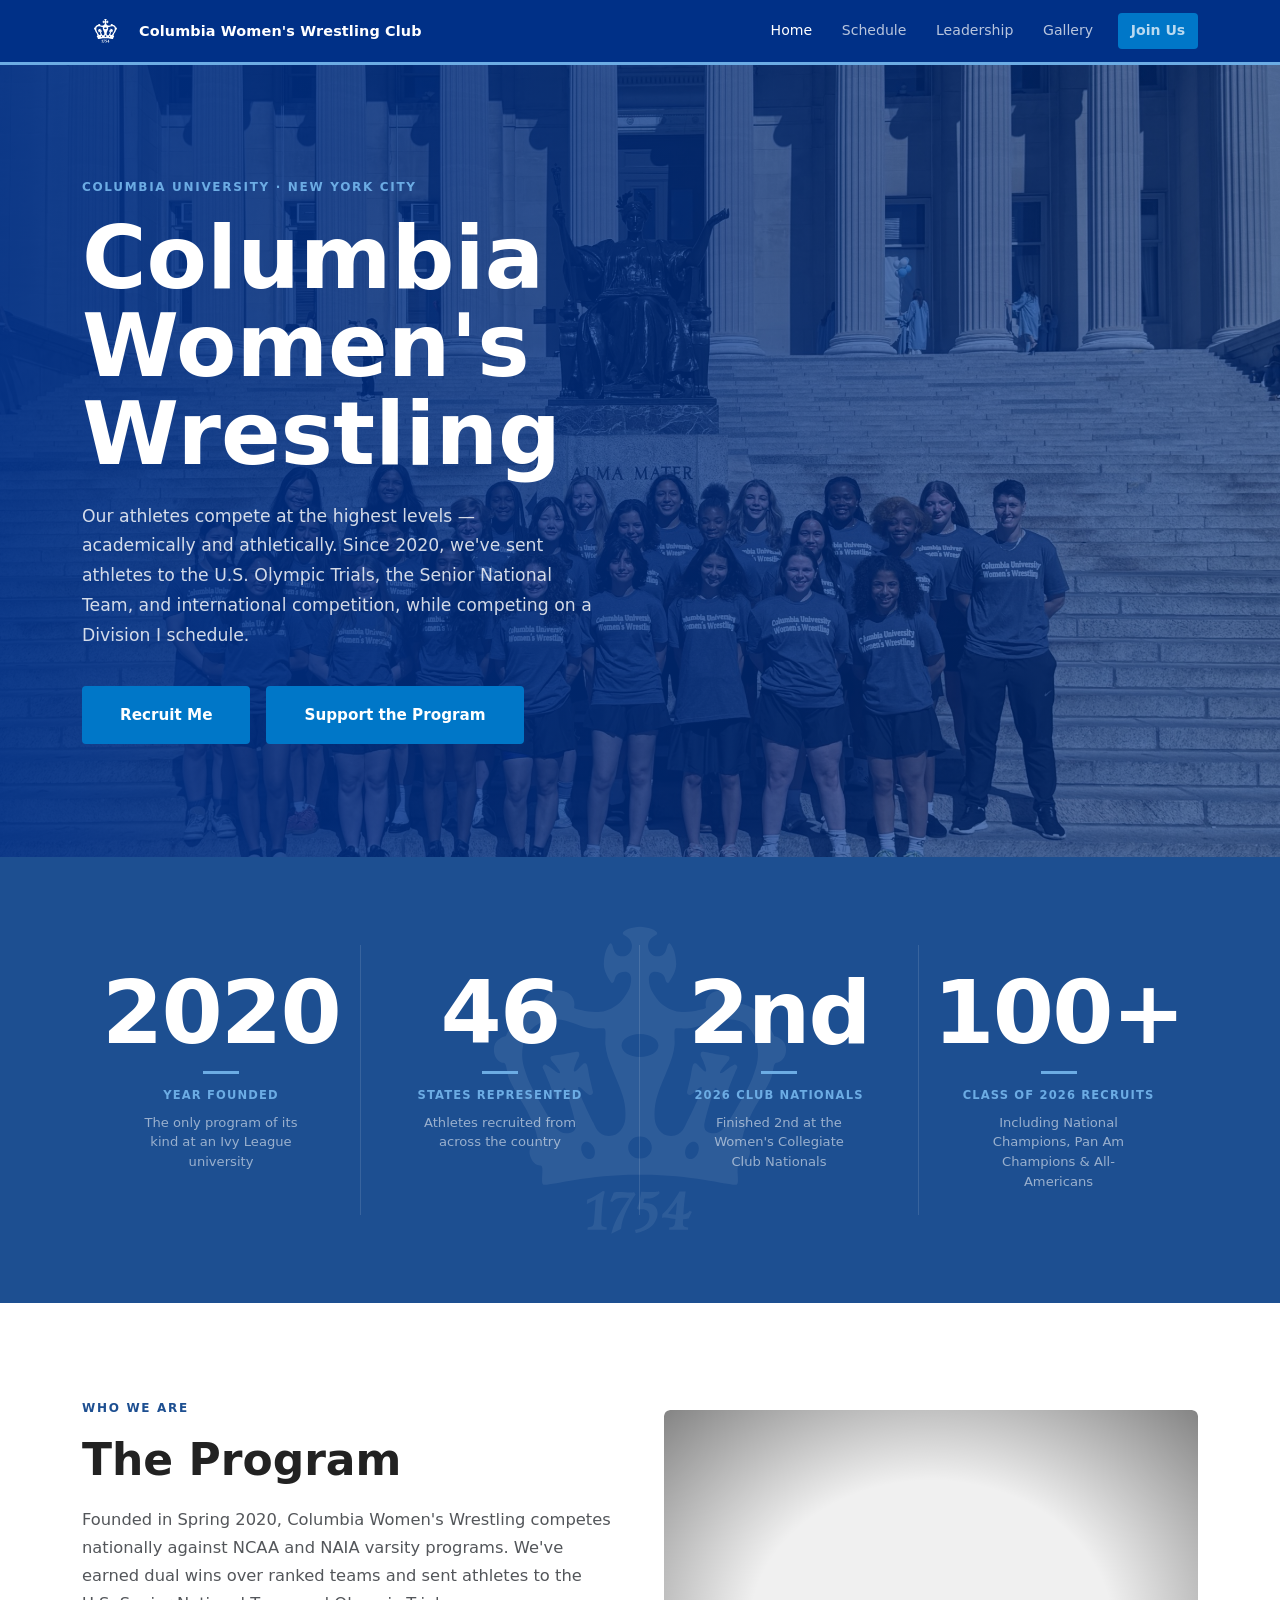
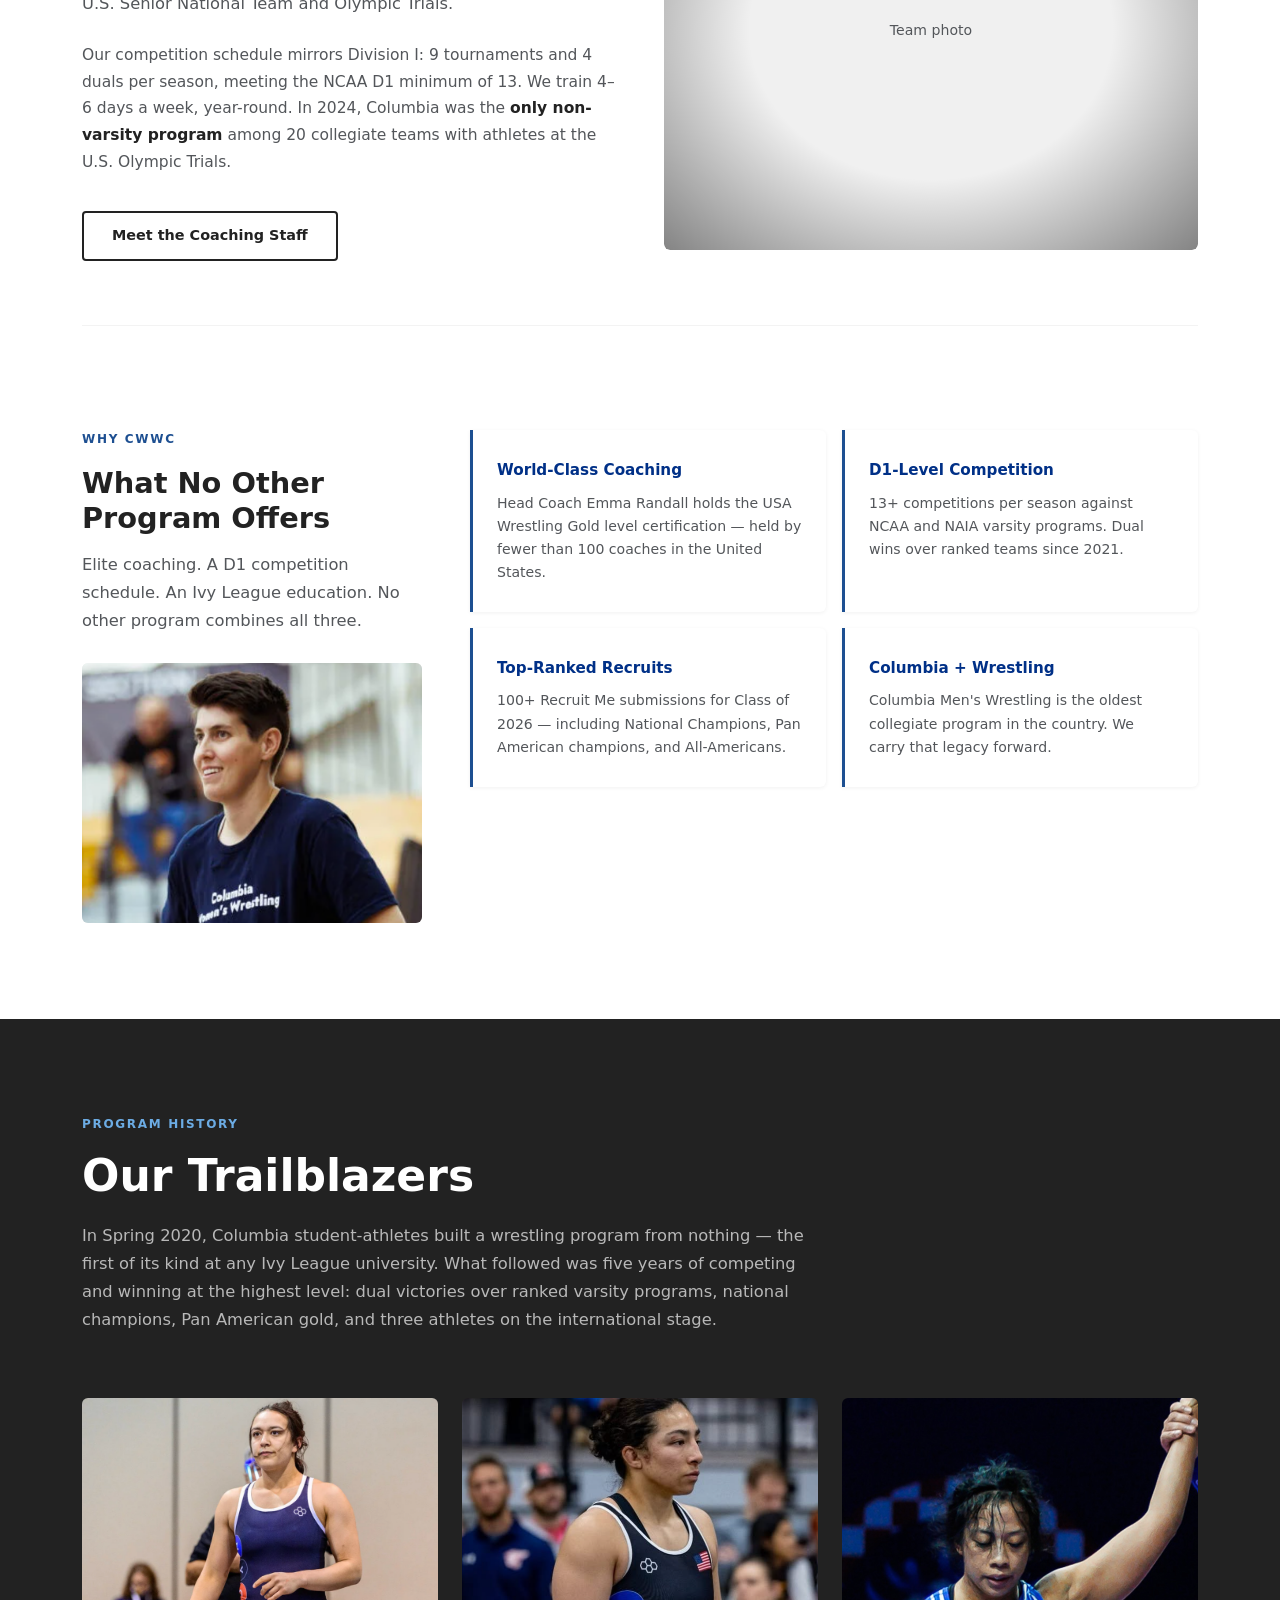
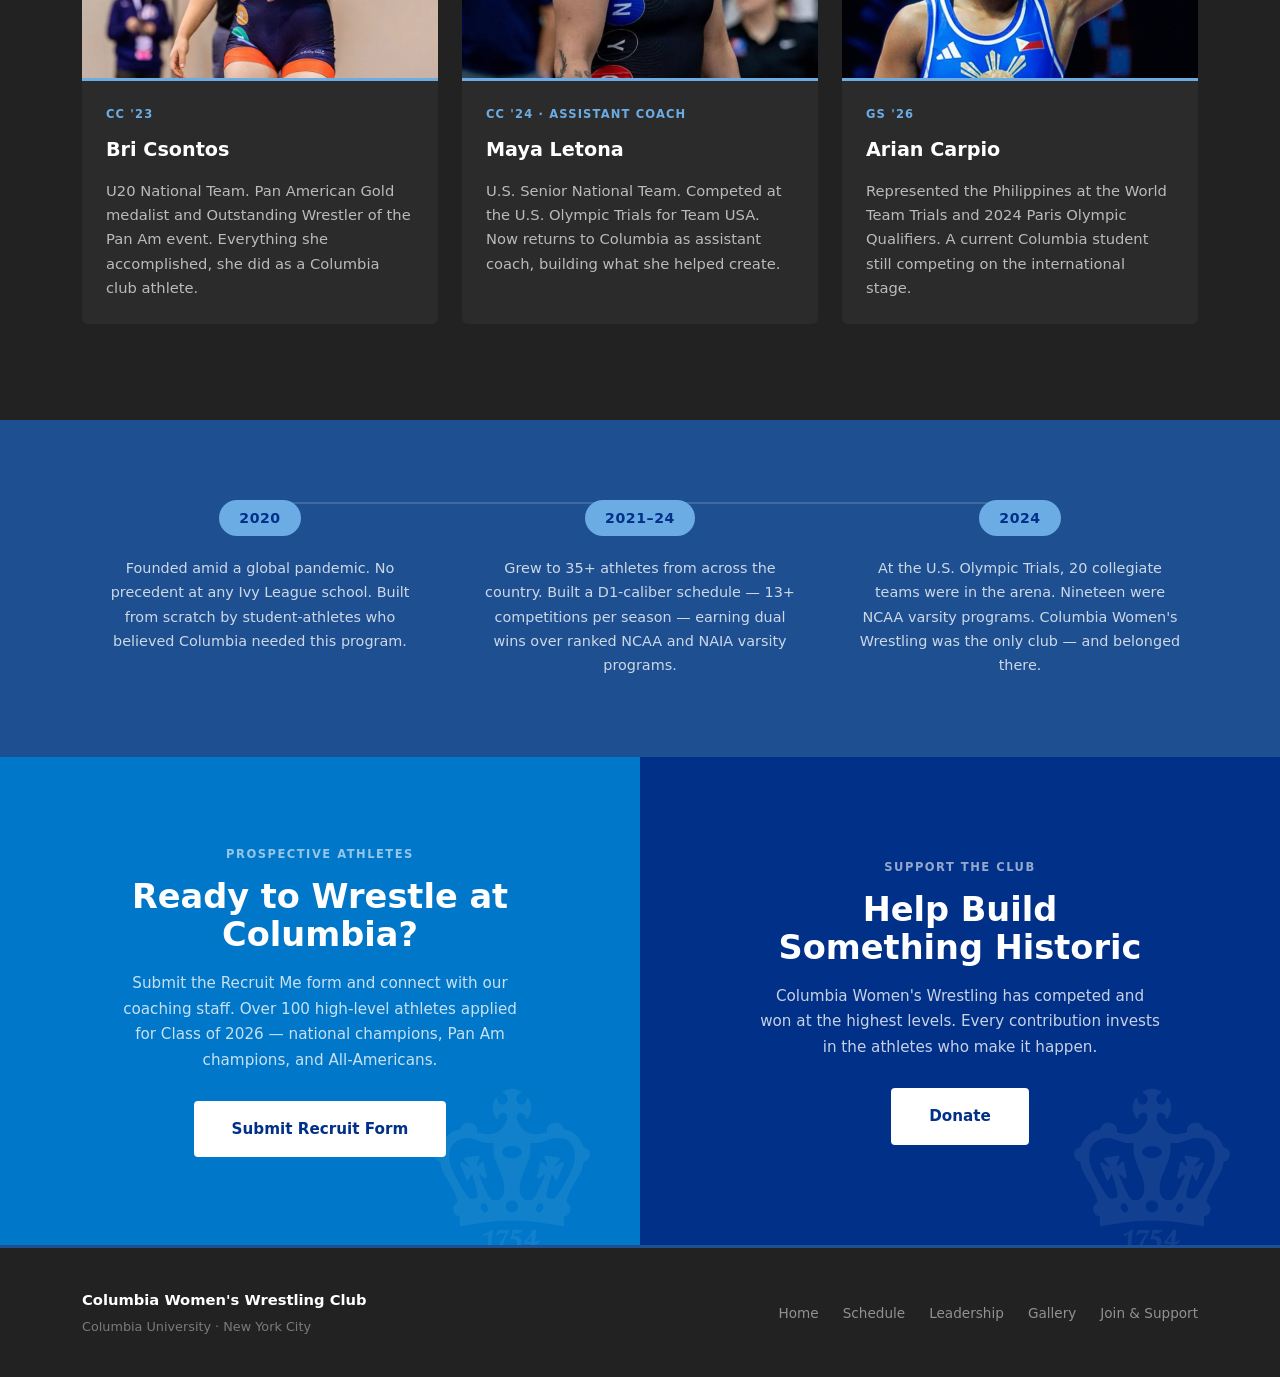
==== index.html @ a1a13347 "Initial launch build: all 5 pages complete Home (rev 3), leadership, schedule, gallery, join — full " ====
<!DOCTYPE html>
<html lang="en">
<head>
  <meta charset="UTF-8">
  <meta name="viewport" content="width=device-width, initial-scale=1.0">
  <title>Columbia Women's Wrestling Club</title>
  <meta name="description" content="Columbia Women's Wrestling Club competes nationally with a D1 schedule — producing All-Americans, National Team members, and Olympic Trials athletes since 2020.">
  <link href="https://cdn.jsdelivr.net/npm/bootstrap@5.3.3/dist/css/bootstrap.min.css" rel="stylesheet">
  <link rel="stylesheet" href="css/style.css">
</head>
<body>

  <!-- ─── NAV ─────────────────────────────────────────── -->
  <nav class="navbar navbar-expand-lg site-nav">
    <div class="container">
      <a class="navbar-brand" href="index.html">
        <img src="img/crown.svg" class="nav-crown" alt="Columbia crown">
        Columbia Women's Wrestling Club
      </a>
      <button class="navbar-toggler border-0" type="button"
              data-bs-toggle="collapse" data-bs-target="#siteNav"
              aria-controls="siteNav" aria-expanded="false" aria-label="Toggle navigation">
        <span class="navbar-toggler-icon"></span>
      </button>
      <div class="collapse navbar-collapse" id="siteNav">
        <ul class="navbar-nav ms-auto align-items-lg-center gap-lg-1">
          <li class="nav-item"><a class="nav-link active" href="index.html">Home</a></li>
          <li class="nav-item"><a class="nav-link" href="schedule.html">Schedule</a></li>
          <li class="nav-item"><a class="nav-link" href="leadership.html">Leadership</a></li>
          <li class="nav-item"><a class="nav-link" href="gallery.html">Gallery</a></li>
          <li class="nav-item ms-lg-2">
            <a class="nav-link nav-cta" href="join.html">Join Us</a>
          </li>
        </ul>
      </div>
    </div>
  </nav>

  <!-- ─── HERO ─────────────────────────────────────────── -->
  <section class="hero">
    <div class="container">
      <div class="row">
        <div class="col-lg-7 col-xl-6">
          <span class="eyebrow">Columbia University · New York City</span>
          <h1 class="hero-title">Columbia<br>Women's Wrestling</h1>
          <p class="hero-sub">
            Our athletes compete at the highest levels — academically and athletically.
            Since 2020, we've sent athletes to the U.S. Olympic Trials, the Senior National Team,
            and international competition, while competing on a Division I schedule.
          </p>
          <div class="d-flex flex-wrap gap-3">
            <a href="join.html" class="btn-hero-primary">Recruit Me</a>
            <a href="join.html#donate" class="btn-hero-ghost">Support the Program</a>
          </div>
        </div>
      </div>
    </div>
  </section>

  <!-- ─── STATS ─────────────────────────────────────────── -->
  <section class="stats-section">
    <img src="img/crown.svg" class="stats-crown" alt="">
    <div class="container">
      <div class="row g-0 text-center stats-row">

        <div class="col-6 col-lg-3 stat-block">
          <span class="stat-number">2020</span>
          <span class="stat-rule"></span>
          <span class="stat-label">Year Founded</span>
          <span class="stat-detail">The only program of its kind at an Ivy League university</span>
        </div>

        <div class="col-6 col-lg-3 stat-block">
          <span class="stat-number">46</span>
          <span class="stat-rule"></span>
          <span class="stat-label">States Represented</span>
          <span class="stat-detail">Athletes recruited from across the country</span>
        </div>

        <div class="col-6 col-lg-3 stat-block">
          <span class="stat-number">2nd</span>
          <span class="stat-rule"></span>
          <span class="stat-label">2026 Club Nationals</span>
          <span class="stat-detail">Finished 2nd at the Women's Collegiate Club Nationals</span>
        </div>

        <div class="col-6 col-lg-3 stat-block">
          <span class="stat-number">100+</span>
          <span class="stat-rule"></span>
          <span class="stat-label">Class of 2026 Recruits</span>
          <span class="stat-detail">Including National Champions, Pan Am Champions &amp; All-Americans</span>
        </div>

      </div>
    </div>
  </section>

  <!-- ─── WHO WE ARE + WHY CWWC (COMBINED) ────────────── -->
  <section class="section section-light">
    <div class="container">

      <!-- Row 1: Mission text + team photo -->
      <div class="row align-items-center g-5" style="margin-bottom:4rem;">
        <div class="col-lg-6 order-lg-1">
          <span class="eyebrow" style="color:var(--blue-primary);">Who We Are</span>
          <h2 class="section-heading">The Program</h2>
          <p class="section-lead mb-4">
            Founded in Spring 2020, Columbia Women's Wrestling competes nationally against NCAA
            and NAIA varsity programs. We've earned dual wins over ranked teams and sent athletes
            to the U.S. Senior National Team and Olympic Trials.
          </p>
          <p style="font-size:0.97rem; color:var(--neutral-mid); line-height:1.72;">
            Our competition schedule mirrors Division I: 9 tournaments and 4 duals per season,
            meeting the NCAA D1 minimum of 13. We train 4–6 days a week, year-round.
            In 2024, Columbia was the <strong style="color:var(--neutral-dark);">only non-varsity
            program</strong> among 20 collegiate teams with athletes at the U.S. Olympic Trials.
          </p>
          <a href="leadership.html" class="btn-outline-dark">Meet the Coaching Staff</a>
        </div>
        <div class="col-lg-6 order-lg-2">
          <div class="photo-block photo-block--vignette" style="min-height:440px;">
            <img src="img/team.jpg" alt="Columbia Women's Wrestling — 2nd Place, 2026 Women's Collegiate Club Nationals"
                 onerror="this.style.display='none';">
            <div class="photo-placeholder-text">Team photo</div>
          </div>
        </div>
      </div>

      <hr class="section-divider">

      <!-- Row 2: Why CWWC — coach photo left, pillars right -->
      <div class="row align-items-start g-5" style="margin-top:3.5rem;">
        <div class="col-lg-4">
          <span class="eyebrow" style="color:var(--blue-primary);">Why CWWC</span>
          <h2 class="section-subheading">What No Other Program Offers</h2>
          <p class="section-lead">
            Elite coaching. A D1 competition schedule.
            An Ivy League education. No other program combines all three.
          </p>
          <div class="coach-photo-block">
            <img src="img/emma-randall.png" alt="Head Coach Emma Randall"
                 onerror="this.style.display='none';">
            <div class="photo-placeholder-text">Coach Emma Randall</div>
          </div>
        </div>
        <div class="col-lg-8">
          <div class="row g-3">
            <div class="col-sm-6">
              <div class="pillar">
                <div class="pillar-title">World-Class Coaching</div>
                <p class="pillar-text">
                  Head Coach Emma Randall holds the USA Wrestling Gold level certification —
                  held by fewer than 100 coaches in the United States.
                </p>
              </div>
            </div>
            <div class="col-sm-6">
              <div class="pillar">
                <div class="pillar-title">D1-Level Competition</div>
                <p class="pillar-text">
                  13+ competitions per season against NCAA and NAIA varsity programs.
                  Dual wins over ranked teams since 2021.
                </p>
              </div>
            </div>
            <div class="col-sm-6">
              <div class="pillar">
                <div class="pillar-title">Top-Ranked Recruits</div>
                <p class="pillar-text">
                  100+ Recruit Me submissions for Class of 2026 — including National Champions,
                  Pan American champions, and All-Americans.
                </p>
              </div>
            </div>
            <div class="col-sm-6">
              <div class="pillar">
                <div class="pillar-title">Columbia + Wrestling</div>
                <p class="pillar-text">
                  Columbia Men's Wrestling is the oldest collegiate program in the country.
                  We carry that legacy forward.
                </p>
              </div>
            </div>
          </div>
        </div>
      </div>

    </div>
  </section>

  <!-- ─── OUR TRAILBLAZERS ────────────────────────────── -->
  <section class="section section-dark">
    <div class="container">

      <div class="row align-items-end mb-5">
        <div class="col-lg-8">
          <span class="eyebrow">Program History</span>
          <h2 class="section-heading on-dark">Our Trailblazers</h2>
          <p class="section-lead on-dark">
            In Spring 2020, Columbia student-athletes built a wrestling program from nothing —
            the first of its kind at any Ivy League university. What followed was five years of
            competing and winning at the highest level: dual victories over ranked varsity programs,
            national champions, Pan American gold, and three athletes on the international stage.
          </p>
        </div>
      </div>

      <div class="row g-4">
        <div class="col-md-4 col-sm-6">
          <div class="athlete-card-with-photo">
            <img src="img/bri-csontos.png" class="athlete-photo" alt="Bri Csontos">
            <div class="athlete-card-body">
              <span class="athlete-class">CC '23</span>
              <div class="athlete-name">Bri Csontos</div>
              <p class="athlete-desc">
                U20 National Team. Pan American Gold medalist and Outstanding Wrestler
                of the Pan Am event. Everything she accomplished, she did as a Columbia club athlete.
              </p>
            </div>
          </div>
        </div>
        <div class="col-md-4 col-sm-6">
          <div class="athlete-card-with-photo">
            <img src="img/maya-letona.png" class="athlete-photo" alt="Maya Letona">
            <div class="athlete-card-body">
              <span class="athlete-class">CC '24 · Assistant Coach</span>
              <div class="athlete-name">Maya Letona</div>
              <p class="athlete-desc">
                U.S. Senior National Team. Competed at the U.S. Olympic Trials for Team USA.
                Now returns to Columbia as assistant coach, building what she helped create.
              </p>
            </div>
          </div>
        </div>
        <div class="col-md-4 col-sm-6">
          <div class="athlete-card-with-photo">
            <img src="img/arian-carpio.png" class="athlete-photo" alt="Arian Carpio">
            <div class="athlete-card-body">
              <span class="athlete-class">GS '26</span>
              <div class="athlete-name">Arian Carpio</div>
              <p class="athlete-desc">
                Represented the Philippines at the World Team Trials and 2024 Paris Olympic
                Qualifiers. A current Columbia student still competing on the international stage.
              </p>
            </div>
          </div>
        </div>
      </div>

    </div>
  </section>

  <!-- ─── HISTORY TIMELINE ─────────────────────────────── -->
  <section class="history-timeline-section">
    <div class="container">
      <div class="row g-4 timeline-row">
        <div class="col-md-4">
          <div class="timeline-milestone">
            <span class="timeline-year">2020</span>
            <p>Founded amid a global pandemic. No precedent at any Ivy League school. Built from scratch by student-athletes who believed Columbia needed this program.</p>
          </div>
        </div>
        <div class="col-md-4">
          <div class="timeline-milestone">
            <span class="timeline-year">2021–24</span>
            <p>Grew to 35+ athletes from across the country. Built a D1-caliber schedule — 13+ competitions per season — earning dual wins over ranked NCAA and NAIA varsity programs.</p>
          </div>
        </div>
        <div class="col-md-4">
          <div class="timeline-milestone">
            <span class="timeline-year">2024</span>
            <p>At the U.S. Olympic Trials, 20 collegiate teams were in the arena. Nineteen were NCAA varsity programs. Columbia Women's Wrestling was the only club — and belonged there.</p>
          </div>
        </div>
      </div>
    </div>
  </section>

  <!-- ─── SPLIT CTA ─────────────────────────────────────── -->
  <div class="row g-0">
    <div class="col-md-6 cta-recruit">
      <img src="img/crown.svg" class="cta-crown" alt="">
      <div class="cta-inner">
        <span class="cta-tag">Prospective Athletes</span>
        <h2 class="cta-title">Ready to Wrestle at Columbia?</h2>
        <p>
          Submit the Recruit Me form and connect with our coaching staff.
          Over 100 high-level athletes applied for Class of 2026 —
          national champions, Pan Am champions, and All-Americans.
        </p>
        <a href="join.html" class="btn-white">Submit Recruit Form</a>
      </div>
    </div>
    <div class="col-md-6 cta-donate">
      <img src="img/crown.svg" class="cta-crown" alt="">
      <div class="cta-inner">
        <span class="cta-tag">Support the Club</span>
        <h2 class="cta-title">Help Build Something Historic</h2>
        <p>
          Columbia Women's Wrestling has competed and won at the highest levels.
          Every contribution invests in the athletes who make it happen.
        </p>
        <a href="join.html#donate" class="btn-white">Donate</a>
      </div>
    </div>
  </div>

  <!-- ─── FOOTER ────────────────────────────────────────── -->
  <footer class="site-footer">
    <div class="container">
      <div class="row align-items-center">
        <div class="col-md-5">
          <span class="footer-brand">Columbia Women's Wrestling Club</span>
          <span class="footer-sub">Columbia University · New York City</span>
        </div>
        <div class="col-md-7">
          <ul class="footer-links">
            <li><a href="index.html">Home</a></li>
            <li><a href="schedule.html">Schedule</a></li>
            <li><a href="leadership.html">Leadership</a></li>
            <li><a href="gallery.html">Gallery</a></li>
            <li><a href="join.html">Join &amp; Support</a></li>
          </ul>
        </div>
      </div>
    </div>
  </footer>

  <script src="https://cdn.jsdelivr.net/npm/bootstrap@5.3.3/dist/js/bootstrap.bundle.min.js"></script>
</body>
</html>
---- css/style.css ----
/* Official Columbia University color palette */
:root {
  --blue-primary:  #1D4F91; /* Pantone 7686C */
  --blue-dark:     #003087; /* Pantone 287C  */
  --blue-mid:      #0077C8; /* Pantone 3005C */
  --blue-light:    #6CACE4; /* Pantone 284C  */
  --neutral-dark:  #222222; /* Neutral Black C  */
  --neutral-mid:   #53565A; /* Cool Gray 11C    */
  --neutral-light: #D0D0CE; /* Cool Gray 2C     */
  --neutral-bg:    #F0F0F0; /* Anti-flash White */
  --white:         #ffffff;
}

*, *::before, *::after { box-sizing: border-box; }

body {
  font-family: system-ui, -apple-system, 'Segoe UI', Helvetica, Arial, sans-serif;
  color: var(--neutral-dark);
  line-height: 1.65;
  margin: 0;
}

/* ─── NAV ─────────────────────────────────────────── */

.site-nav {
  background-color: var(--blue-dark);
  position: sticky;
  top: 0;
  z-index: 100;
  border-bottom: 3px solid var(--blue-light);
}

.site-nav .navbar-brand {
  display: flex;
  align-items: center;
  gap: 0.65rem;
  font-weight: 800;
  font-size: 0.9rem;
  line-height: 1.25;
  color: var(--white) !important;
  letter-spacing: 0.01em;
}

.nav-crown {
  height: 36px;
  width: auto;
  /* Recolor the SVG's light-blue fill to white */
  filter: brightness(0) invert(1);
  flex-shrink: 0;
}

.site-nav .nav-link {
  color: rgba(255,255,255,0.72) !important;
  font-size: 0.88rem;
  font-weight: 500;
  padding: 0.4rem 0.8rem !important;
  transition: color 0.15s;
}

.site-nav .nav-link:hover,
.site-nav .nav-link.active {
  color: var(--white) !important;
}

.nav-cta {
  background-color: var(--blue-mid) !important;
  color: var(--white) !important;
  border-radius: 4px;
  padding: 0.4rem 1.1rem !important;
  font-weight: 700 !important;
  transition: background-color 0.15s !important;
}

.nav-cta:hover {
  background-color: #005fa3 !important;
  color: var(--white) !important;
}

/* ─── HERO ─────────────────────────────────────────── */

.hero {
  min-height: 88vh;
  background-color: var(--blue-dark);
  background-image: url('../img/hero-team.jpg');
  background-size: cover;
  background-position: center 35%;
  position: relative;
  display: flex;
  align-items: center;
  padding: 5rem 0;
  overflow: hidden;
}

.hero::before {
  content: '';
  position: absolute;
  inset: 0;
  background: linear-gradient(
    to right,
    rgba(0, 48, 135, 0.93) 0%,
    rgba(0, 48, 135, 0.80) 40%,
    rgba(0, 48, 135, 0.68) 70%,
    rgba(0, 48, 135, 0.62) 100%
  );
  z-index: 1;
}

.hero-crown-bg {
  position: absolute;
  right: -3%;
  top: 50%;
  transform: translateY(-50%);
  width: 42%;
  max-width: 520px;
  opacity: 0.08;
  pointer-events: none;
  z-index: 2;
  filter: brightness(0) invert(1);
}

.hero .container {
  position: relative;
  z-index: 3;
}

.eyebrow {
  display: block;
  font-size: 0.75rem;
  font-weight: 700;
  letter-spacing: 0.14em;
  text-transform: uppercase;
  color: var(--blue-light);
  margin-bottom: 1rem;
}

.hero-title {
  font-size: clamp(3rem, 7.5vw, 5.5rem);
  font-weight: 900;
  line-height: 1.0;
  color: var(--white);
  margin-bottom: 1.5rem;
}

.hero-sub {
  font-size: 1.08rem;
  color: rgba(255,255,255,0.82);
  max-width: 510px;
  line-height: 1.72;
  margin-bottom: 2.25rem;
}

.btn-hero-primary {
  display: inline-block;
  background-color: var(--blue-mid);
  color: var(--white);
  padding: 0.9rem 2.25rem;
  font-weight: 700;
  font-size: 0.95rem;
  border-radius: 4px;
  text-decoration: none;
  border: 2px solid var(--blue-mid);
  transition: background-color 0.15s, border-color 0.15s;
}

.btn-hero-primary:hover {
  background-color: #005fa3;
  border-color: #005fa3;
  color: var(--white);
}

.btn-hero-ghost {
  display: inline-block;
  background-color: var(--blue-mid);
  color: var(--white);
  padding: 0.9rem 2.25rem;
  font-weight: 700;
  font-size: 0.95rem;
  border-radius: 4px;
  text-decoration: none;
  border: 2px solid var(--blue-mid);
  transition: background-color 0.15s, border-color 0.15s;
}

.btn-hero-ghost:hover {
  background-color: #005fa3;
  border-color: #005fa3;
  color: var(--white);
}

/* ─── STATS ─────────────────────────────────────────── */

.stats-section {
  background-color: var(--blue-primary);
  padding: 5.5rem 0;
  position: relative;
  overflow: hidden;
}

/* crown as centered background watermark */
.stats-crown {
  position: absolute;
  top: 50%;
  left: 50%;
  transform: translate(-50%, -50%);
  width: 55%;
  max-width: 600px;
  opacity: 0.07;
  pointer-events: none;
  filter: brightness(0) invert(1);
}

.stats-row {
  position: relative;
  z-index: 1;
}

.stat-block {
  display: flex;
  flex-direction: column;
  align-items: center;
  padding: 1.5rem 1.25rem;
  border-right: 1px solid rgba(255,255,255,0.12);
}

.stat-block:last-child {
  border-right: none;
}

.stat-number {
  font-size: clamp(3.5rem, 7vw, 5.5rem);
  font-weight: 900;
  color: var(--white);
  line-height: 1;
  display: block;
  letter-spacing: -0.02em;
}

.stat-rule {
  width: 36px;
  height: 3px;
  background-color: var(--blue-light);
  margin: 0.85rem auto 0.75rem;
  display: block;
}

.stat-label {
  font-size: 0.72rem;
  font-weight: 700;
  color: var(--blue-light);
  text-transform: uppercase;
  letter-spacing: 0.1em;
  display: block;
  margin-bottom: 0.5rem;
}

.stat-detail {
  font-size: 0.82rem;
  color: rgba(255,255,255,0.55);
  line-height: 1.5;
  text-align: center;
  max-width: 160px;
}

/* ─── SECTIONS ─────────────────────────────────────── */

.section {
  padding: 6rem 0;
}

.section-light  { background-color: var(--white); }
.section-tint   { background-color: var(--neutral-bg); }
.section-dark   { background-color: var(--neutral-dark); }
.section-navy   { background-color: var(--blue-dark); }

.section-heading {
  font-size: clamp(1.9rem, 4vw, 2.75rem);
  font-weight: 800;
  line-height: 1.15;
  margin-bottom: 1.25rem;
}

.section-heading.on-dark { color: var(--white); }

.section-lead {
  font-size: 1.02rem;
  color: var(--neutral-mid);
  line-height: 1.72;
}

.section-lead.on-dark { color: rgba(255,255,255,0.68); }

/* ─── BUTTONS ───────────────────────────────────────── */

.btn-outline-dark {
  display: inline-block;
  border: 2px solid var(--neutral-dark);
  color: var(--neutral-dark);
  padding: 0.7rem 1.75rem;
  font-weight: 700;
  font-size: 0.9rem;
  border-radius: 4px;
  text-decoration: none;
  transition: background-color 0.15s, color 0.15s;
  margin-top: 1.25rem;
}

.btn-outline-dark:hover {
  background-color: var(--neutral-dark);
  color: var(--white);
}

.btn-white {
  display: inline-block;
  background-color: var(--white);
  color: var(--blue-dark);
  padding: 0.85rem 2.25rem;
  font-weight: 700;
  font-size: 0.95rem;
  border-radius: 4px;
  text-decoration: none;
  border: 2px solid var(--white);
  transition: background-color 0.15s, color 0.15s;
}

.btn-white:hover {
  background-color: transparent;
  color: var(--white);
}

/* ─── PHOTO BLOCK ──────────────────────────────────── */

.photo-block {
  border-radius: 6px;
  overflow: hidden;
  background-color: var(--neutral-bg);
  min-height: 420px;
  display: flex;
  align-items: center;
  justify-content: center;
  position: relative;
}

.photo-block img {
  width: 100%;
  height: 100%;
  object-fit: cover;
  display: block;
  position: absolute;
  inset: 0;
}

.photo-placeholder-text {
  color: var(--neutral-mid);
  font-size: 0.88rem;
  text-align: center;
  padding: 2rem;
}

/* ─── ATHLETE CARDS ─────────────────────────────────── */

.athlete-card {
  border-top: 3px solid var(--blue-light);
  background-color: rgba(255,255,255,0.04);
  border-radius: 0 0 6px 6px;
  padding: 1.75rem 1.5rem;
  height: 100%;
}

.athlete-class {
  font-size: 0.72rem;
  font-weight: 700;
  letter-spacing: 0.1em;
  text-transform: uppercase;
  color: var(--blue-light);
  display: block;
  margin-bottom: 0.6rem;
}

.athlete-name {
  font-size: 1.2rem;
  font-weight: 800;
  color: var(--white);
  margin-bottom: 0.85rem;
}

.athlete-desc {
  font-size: 0.92rem;
  color: rgba(255,255,255,0.68);
  line-height: 1.65;
  margin: 0;
}

/* ─── ATHLETE PHOTO CARDS ──────────────────────────── */

.athlete-card-with-photo {
  border-radius: 6px;
  overflow: hidden;
  height: 100%;
  display: flex;
  flex-direction: column;
  background-color: rgba(255,255,255,0.04);
  cursor: pointer;
  transition: box-shadow 0.22s, transform 0.22s;
}

.athlete-card-with-photo:hover {
  box-shadow: 0 0 0 2px var(--blue-light), 0 10px 30px rgba(108, 172, 228, 0.25);
  transform: translateY(-3px);
}

.athlete-card-with-photo:hover .athlete-card-body {
  border-top-color: var(--blue-mid);
}

.athlete-photo {
  width: 100%;
  height: 280px;
  object-fit: cover;
  object-position: center 15%;
  display: block;
}

.athlete-card-body {
  border-top: 3px solid var(--blue-light);
  padding: 1.5rem;
  flex: 1;
  transition: border-top-color 0.22s;
}

/* ─── COMBINED SECTION ELEMENTS ─────────────────────── */

.section-divider {
  border: 0;
  border-top: 1px solid var(--neutral-light);
  margin: 0;
}

.section-subheading {
  font-size: clamp(1.35rem, 2.5vw, 1.8rem);
  font-weight: 800;
  line-height: 1.2;
  margin-bottom: 1rem;
}

.coach-photo-block {
  margin-top: 1.75rem;
  border-radius: 6px;
  overflow: hidden;
  background-color: var(--neutral-bg);
  min-height: 260px;
  display: flex;
  align-items: center;
  justify-content: center;
  position: relative;
}

.coach-photo-block img {
  width: 100%;
  height: 100%;
  object-fit: cover;
  object-position: center 15%;
  display: block;
  position: absolute;
  inset: 0;
}

/* ─── PHOTO VIGNETTE ─────────────────────────────────── */

.photo-block--vignette {
  position: relative;
}

.photo-block--vignette::after {
  content: '';
  position: absolute;
  inset: 0;
  background: radial-gradient(ellipse at 50% 50%, transparent 48%, rgba(0,0,0,0.45) 100%);
  pointer-events: none;
  z-index: 1;
  border-radius: 6px;
}

/* ─── HISTORY TIMELINE SECTION ───────────────────────── */

.history-timeline-section {
  background-color: var(--blue-primary);
  padding: 5rem 0;
  position: relative;
  overflow: hidden;
}

.timeline-row {
  position: relative;
}

.timeline-row::before {
  content: '';
  position: absolute;
  top: 1.6rem;
  left: 16.67%;
  right: 16.67%;
  height: 2px;
  background-color: rgba(255,255,255,0.15);
  z-index: 0;
}

.timeline-milestone {
  text-align: center;
  position: relative;
  z-index: 1;
  padding: 0 1rem;
}

.timeline-year {
  display: inline-block;
  background-color: var(--blue-light);
  color: var(--blue-dark);
  font-size: 0.88rem;
  font-weight: 900;
  letter-spacing: 0.04em;
  padding: 0.4rem 1.25rem;
  border-radius: 2rem;
  margin-bottom: 1.25rem;
}

.timeline-milestone p {
  font-size: 0.9rem;
  color: rgba(255,255,255,0.78);
  line-height: 1.68;
  margin: 0;
}

/* ─── PROGRAM PILLARS ───────────────────────────────── */

.pillar {
  padding: 1.75rem 1.5rem;
  border-left: 3px solid var(--blue-primary);
  background-color: var(--white);
  border-radius: 0 6px 6px 0;
  height: 100%;
  box-shadow: 0 1px 4px rgba(0,0,0,0.06);
}

.pillar-title {
  font-size: 0.95rem;
  font-weight: 800;
  margin-bottom: 0.5rem;
  color: var(--blue-dark);
}

.pillar-text {
  font-size: 0.88rem;
  color: var(--neutral-mid);
  line-height: 1.65;
  margin: 0;
}

/* ─── SPLIT CTA ─────────────────────────────────────── */

.cta-recruit {
  background-color: var(--blue-mid);
  padding: 5.5rem 3rem;
  display: flex;
  align-items: center;
  justify-content: center;
  min-height: 440px;
  position: relative;
  overflow: hidden;
}

.cta-donate {
  background-color: var(--blue-dark);
  padding: 5.5rem 3rem;
  display: flex;
  align-items: center;
  justify-content: center;
  min-height: 440px;
  position: relative;
  overflow: hidden;
}

/* subtle crown watermark in each CTA panel */
.cta-crown {
  position: absolute;
  bottom: -10%;
  right: -5%;
  width: 55%;
  max-width: 320px;
  opacity: 0.07;
  pointer-events: none;
  filter: brightness(0) invert(1);
}

.cta-inner {
  max-width: 400px;
  text-align: center;
  position: relative;
  z-index: 1;
}

.cta-tag {
  font-size: 0.72rem;
  font-weight: 700;
  letter-spacing: 0.13em;
  text-transform: uppercase;
  color: rgba(255,255,255,0.58);
  display: block;
  margin-bottom: 0.85rem;
}

.cta-title {
  font-size: clamp(1.6rem, 3vw, 2.1rem);
  font-weight: 800;
  line-height: 1.15;
  color: var(--white);
  margin-bottom: 1rem;
}

.cta-inner p {
  font-size: 0.95rem;
  color: rgba(255,255,255,0.78);
  line-height: 1.68;
  margin-bottom: 1.75rem;
}

/* ─── FOOTER ─────────────────────────────────────────── */

.site-footer {
  background-color: var(--neutral-dark);
  border-top: 3px solid var(--blue-primary);
  padding: 2.5rem 0;
}

.footer-brand {
  font-weight: 800;
  font-size: 0.92rem;
  color: var(--white);
  display: block;
}

.footer-sub {
  font-size: 0.8rem;
  color: rgba(255,255,255,0.4);
  margin-top: 0.2rem;
  display: block;
}

.footer-links {
  display: flex;
  flex-wrap: wrap;
  gap: 1.5rem;
  list-style: none;
  margin: 0;
  padding: 0;
  justify-content: flex-end;
}

.footer-links a {
  color: rgba(255,255,255,0.5);
  text-decoration: none;
  font-size: 0.85rem;
  transition: color 0.15s;
}

.footer-links a:hover {
  color: var(--blue-light);
}

/* ─── RESPONSIVE ─────────────────────────────────────── */

@media (max-width: 991px) {
  .cta-recruit,
  .cta-donate {
    padding: 4rem 2rem;
    min-height: 0;
  }
}

@media (max-width: 767px) {
  .timeline-row::before {
    display: none;
  }

  .timeline-milestone {
    text-align: left;
    padding: 0 0 0 1.25rem;
    border-left: 3px solid rgba(255,255,255,0.25);
    margin-bottom: 2rem;
  }

  .timeline-milestone:last-child {
    margin-bottom: 0;
  }

  .hero {
    min-height: 80vh;
    padding: 4rem 0;
  }

  .hero-crown-bg {
    width: 80%;
    opacity: 0.06;
    right: -10%;
  }

  .stats-section {
    padding: 4rem 0;
  }

  .stat-block {
    border-right: none;
    border-bottom: 1px solid rgba(255,255,255,0.1);
    padding: 2rem 1rem;
  }

  .stat-block:last-child {
    border-bottom: none;
  }

  .section {
    padding: 4rem 0;
  }

  .footer-links {
    justify-content: flex-start;
    margin-top: 1.25rem;
  }
}

/* ─── LEADERSHIP PAGE ────────────────────────────────── */

.page-header {
  background-color: var(--blue-dark);
  padding: 4rem 0 3rem;
  border-bottom: 3px solid var(--blue-light);
}

.page-header-title {
  font-size: clamp(2.2rem, 5vw, 3.5rem);
  font-weight: 900;
  color: var(--white);
  margin-bottom: 0.4rem;
  line-height: 1.1;
}

.page-header-sub {
  font-size: 1rem;
  color: rgba(255,255,255,0.60);
  margin: 0;
}

.staff-card {
  border-radius: 6px;
  overflow: hidden;
  box-shadow: 0 2px 12px rgba(0,0,0,0.07);
  border-top: 3px solid var(--blue-primary);
  background: var(--white);
  height: 100%;
  display: flex;
  flex-direction: column;
}

.staff-photo-wrap {
  width: 100%;
  height: 260px;
  overflow: hidden;
  background: var(--neutral-bg);
  flex-shrink: 0;
}

.staff-photo-wrap img {
  width: 100%;
  height: 100%;
  object-fit: cover;
  object-position: center top;
  display: block;
}

.staff-info {
  padding: 1.75rem;
  flex: 1;
}

.staff-name {
  font-size: 1.35rem;
  font-weight: 800;
  color: var(--neutral-dark);
  margin-bottom: 0.2rem;
}

.staff-title {
  font-size: 0.75rem;
  font-weight: 700;
  letter-spacing: 0.1em;
  text-transform: uppercase;
  color: var(--blue-primary);
  display: block;
  margin-bottom: 1rem;
}

.staff-bio {
  font-size: 0.92rem;
  color: var(--neutral-mid);
  line-height: 1.68;
  margin-bottom: 0.75rem;
}

.staff-email {
  font-size: 0.85rem;
  color: var(--blue-mid);
  text-decoration: none;
  margin-top: 0.25rem;
  display: inline-block;
}

.staff-email:hover {
  text-decoration: underline;
  color: var(--blue-primary);
}

.captain-card {
  padding: 1.5rem 1.75rem;
  background: var(--white);
  border-radius: 6px;
  border-top: 3px solid var(--blue-light);
  box-shadow: 0 1px 6px rgba(0,0,0,0.05);
}

.captain-name {
  font-size: 1.1rem;
  font-weight: 800;
  color: var(--neutral-dark);
  margin-bottom: 0.2rem;
}

.captain-role {
  font-size: 0.75rem;
  font-weight: 700;
  letter-spacing: 0.1em;
  text-transform: uppercase;
  color: var(--blue-primary);
}

.board-list {
  border-top: 1px solid var(--neutral-light);
}

.board-item {
  display: flex;
  gap: 1.5rem;
  align-items: baseline;
  padding: 0.9rem 0;
  border-bottom: 1px solid var(--neutral-light);
}

.board-role {
  font-size: 0.72rem;
  font-weight: 700;
  letter-spacing: 0.1em;
  text-transform: uppercase;
  color: var(--blue-primary);
  min-width: 130px;
  flex-shrink: 0;
}

.board-name {
  font-size: 0.97rem;
  font-weight: 600;
  color: var(--neutral-dark);
}

@media (max-width: 575px) {
  .board-item {
    flex-direction: column;
    gap: 0.2rem;
  }
  .board-role {
    min-width: 0;
  }
}

/* ─── SCHEDULE PAGE ──────────────────────────────────── */

.schedule-pending {
  margin-top: 2rem;
  border: 2px solid var(--neutral-light);
  border-radius: 8px;
  padding: 2.5rem;
  text-align: center;
}

.schedule-pending-label {
  font-size: 0.72rem;
  font-weight: 700;
  letter-spacing: 0.13em;
  text-transform: uppercase;
  color: var(--blue-primary);
  display: block;
  margin-bottom: 0.75rem;
}

.schedule-pending-text {
  font-size: 1.35rem;
  font-weight: 700;
  color: var(--neutral-mid);
  margin-bottom: 1.75rem;
}

.schedule-format-card {
  background-color: var(--blue-dark);
  border-radius: 8px;
  padding: 2.5rem 2rem;
  height: 100%;
}

.schedule-format-item {
  display: flex;
  align-items: baseline;
  gap: 1rem;
  padding: 1rem 0;
  border-bottom: 1px solid rgba(255,255,255,0.1);
}

.schedule-format-item:last-of-type {
  border-bottom: none;
}

.schedule-format-number {
  font-size: 2.5rem;
  font-weight: 900;
  color: var(--white);
  line-height: 1;
  min-width: 3rem;
}

.schedule-format-label {
  font-size: 0.88rem;
  font-weight: 600;
  color: rgba(255,255,255,0.68);
  line-height: 1.4;
}

.schedule-format-note {
  font-size: 0.82rem;
  color: rgba(255,255,255,0.45);
  line-height: 1.6;
  margin: 1.5rem 0 0;
}

/* ─── GALLERY PAGE ───────────────────────────────────── */

.gallery-featured-wrap {
  position: relative;
  height: 420px;
  overflow: hidden;
  background: var(--neutral-dark);
}

.gallery-featured-img {
  width: 100%;
  height: 100%;
  object-fit: cover;
  object-position: right center;
  display: block;
}

.gallery-featured-caption {
  position: absolute;
  bottom: 0;
  left: 0;
  right: 0;
  padding: 1.25rem 1.5rem;
  background: linear-gradient(transparent, rgba(0,0,0,0.6));
  color: rgba(255,255,255,0.82);
  font-size: 0.9rem;
  font-weight: 600;
}

.gallery-item {
  border-radius: 6px;
  overflow: hidden;
  position: relative;
  background: var(--neutral-bg);
  cursor: pointer;
}

.gallery-item img {
  width: 100%;
  height: 100%;
  object-fit: cover;
  display: block;
  transition: transform 0.3s ease;
}

.gallery-item--tall {
  height: 360px;
}

.gallery-item:not(.gallery-item--tall) {
  height: 280px;
}

.gallery-item:hover img {
  transform: scale(1.03);
}

.gallery-caption {
  position: absolute;
  bottom: 0;
  left: 0;
  right: 0;
  padding: 0.75rem 1rem;
  background: linear-gradient(transparent, rgba(0,0,0,0.68));
  color: rgba(255,255,255,0.92);
  font-size: 0.82rem;
  font-weight: 600;
  line-height: 1.4;
  display: flex;
  flex-direction: column;
  gap: 0.15rem;
}

.gallery-credit {
  font-weight: 400;
  font-size: 0.72rem;
  color: rgba(255,255,255,0.55);
}

/* ─── JOIN / RECRUIT PAGE ────────────────────────────── */

.recruit-stat-row {
  display: flex;
  gap: 2.5rem;
  margin-top: 2rem;
}

.recruit-stat-number {
  display: block;
  font-size: 2.5rem;
  font-weight: 900;
  color: var(--blue-primary);
  line-height: 1;
}

.recruit-stat-label {
  display: block;
  font-size: 0.78rem;
  font-weight: 600;
  color: var(--neutral-mid);
  margin-top: 0.3rem;
  text-transform: uppercase;
  letter-spacing: 0.06em;
}

.recruit-form {
  background: var(--neutral-bg);
  border-radius: 8px;
  padding: 2.5rem;
  border-top: 3px solid var(--blue-primary);
}

.recruit-form .form-label {
  font-weight: 600;
  font-size: 0.85rem;
  color: var(--neutral-dark);
  margin-bottom: 0.35rem;
}

.recruit-form .required {
  color: var(--blue-mid);
}

.recruit-form .form-control,
.recruit-form .form-select {
  border-color: var(--neutral-light);
  font-size: 0.92rem;
  padding: 0.55rem 0.85rem;
}

.recruit-form .form-control:focus,
.recruit-form .form-select:focus {
  border-color: var(--blue-mid);
  box-shadow: 0 0 0 3px rgba(0, 119, 200, 0.12);
}

.donate-steps {
  display: flex;
  flex-direction: column;
  gap: 1.25rem;
  max-width: 480px;
  margin: 0 auto 2.5rem;
  text-align: left;
}

.donate-step {
  display: flex;
  align-items: flex-start;
  gap: 1rem;
}

.donate-step-num {
  display: flex;
  align-items: center;
  justify-content: center;
  width: 2rem;
  height: 2rem;
  border-radius: 50%;
  background-color: var(--blue-mid);
  color: var(--white);
  font-size: 0.85rem;
  font-weight: 800;
  flex-shrink: 0;
  margin-top: 0.1rem;
}

.donate-step p {
  font-size: 0.95rem;
  color: rgba(255,255,255,0.78);
  line-height: 1.55;
  margin: 0;
}

@media (max-width: 767px) {
  .gallery-featured-wrap {
    height: 260px;
  }

  .gallery-item--tall {
    height: 260px;
  }

  .gallery-item:not(.gallery-item--tall) {
    height: 220px;
  }

  .recruit-stat-row {
    gap: 1.5rem;
  }

  .recruit-form {
    padding: 1.5rem;
  }

  .donate-steps {
    text-align: left;
  }
}
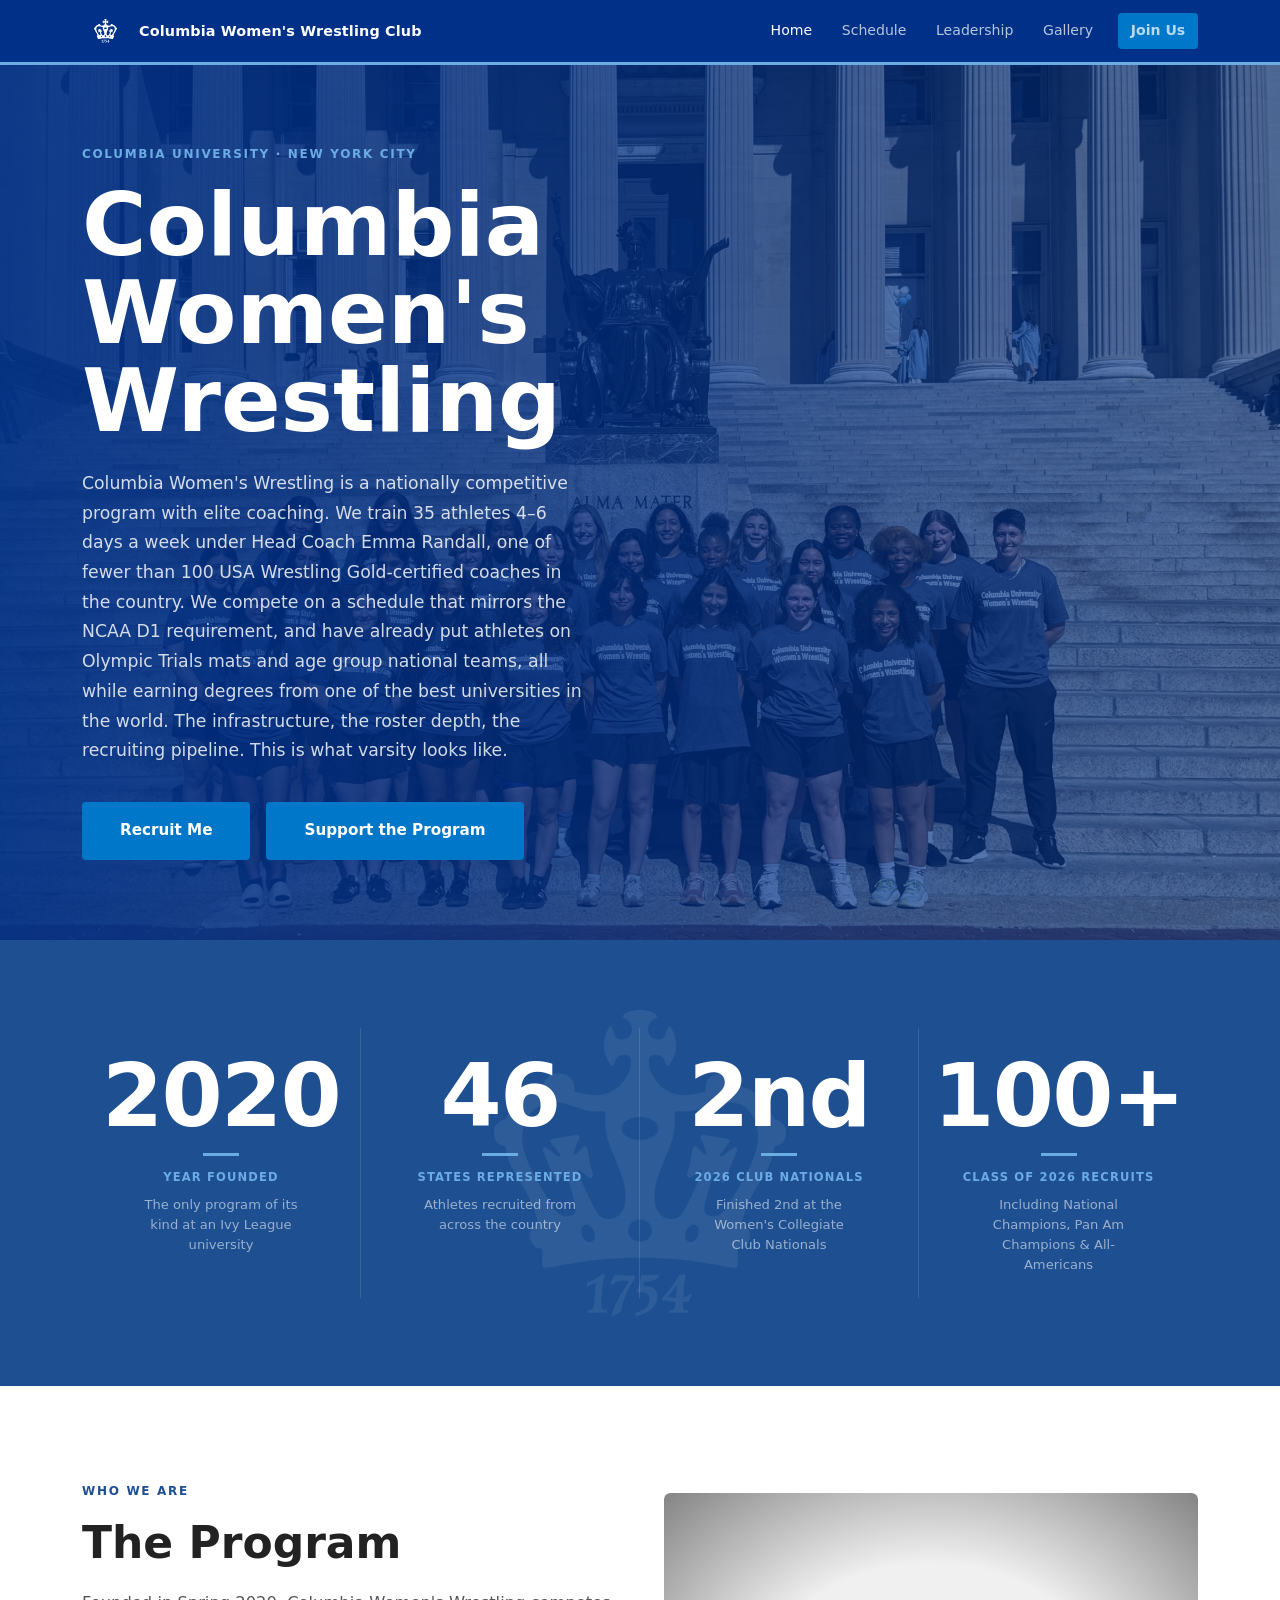
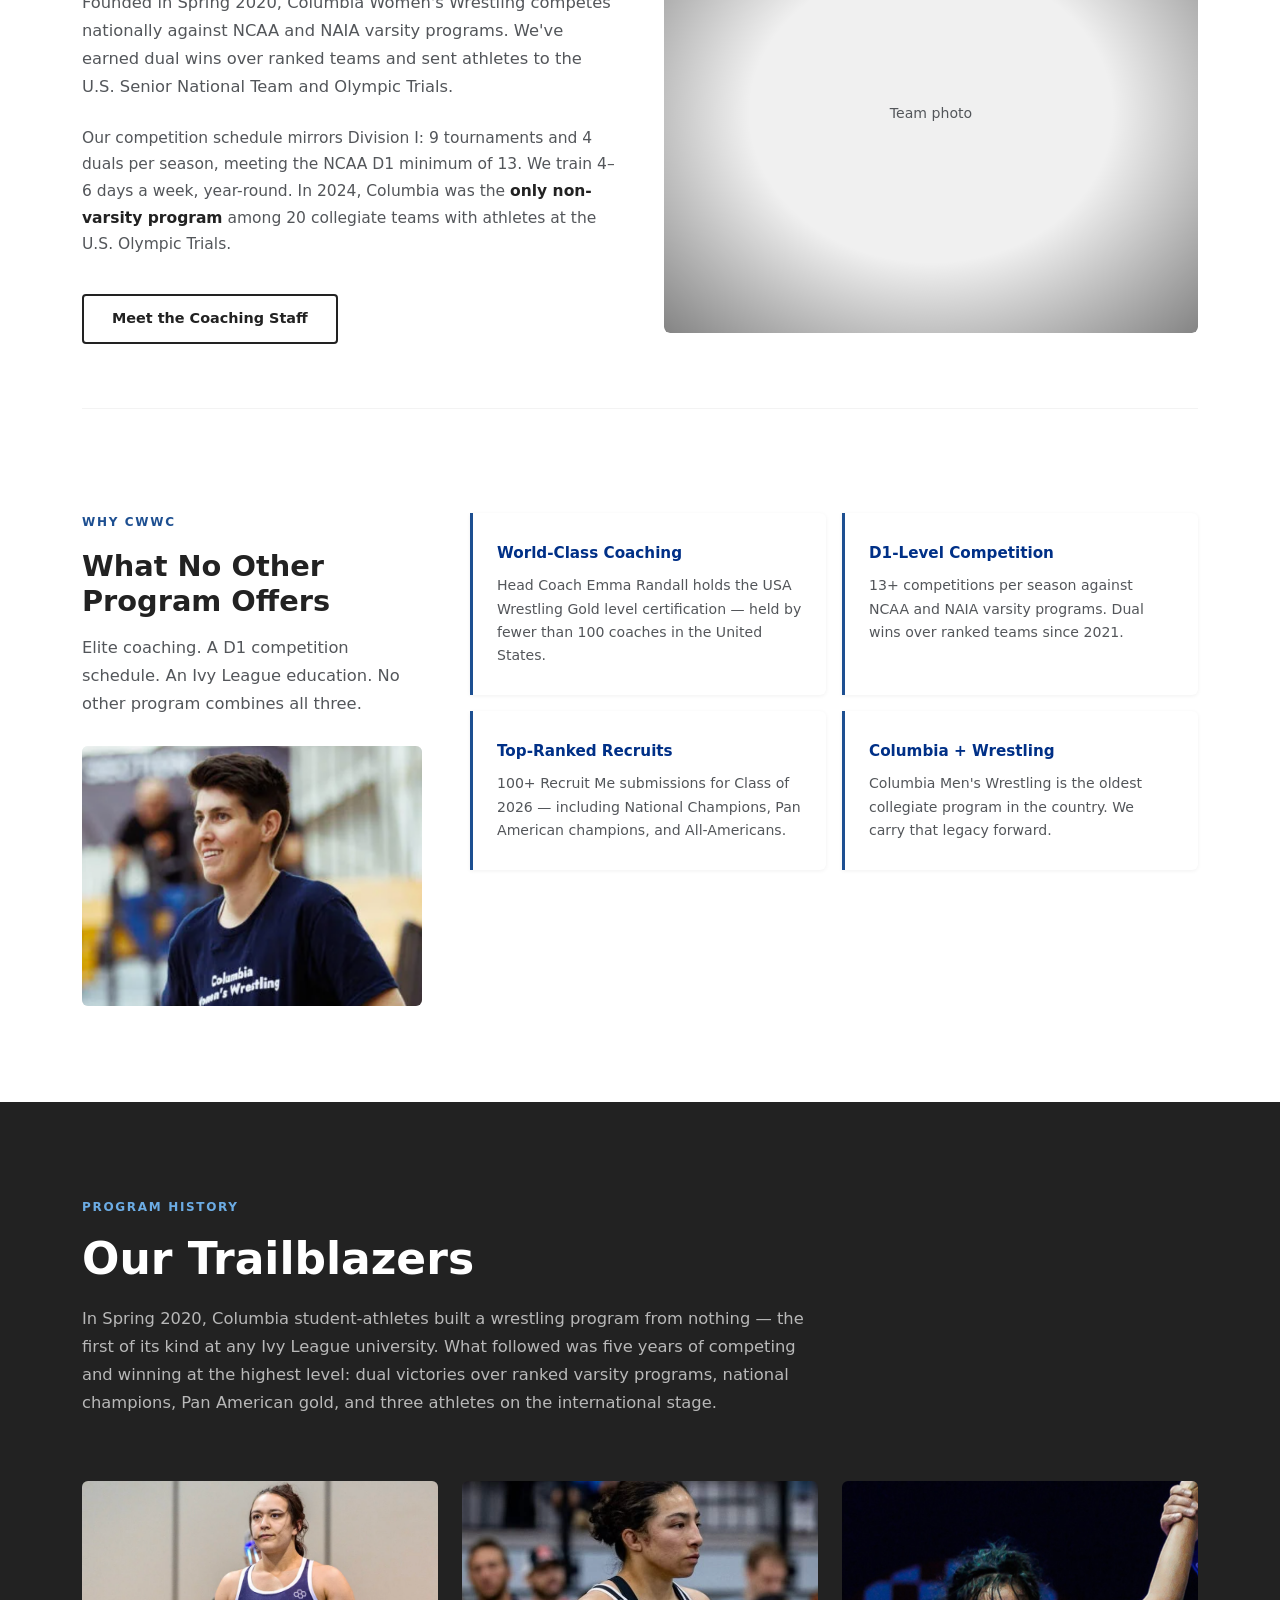
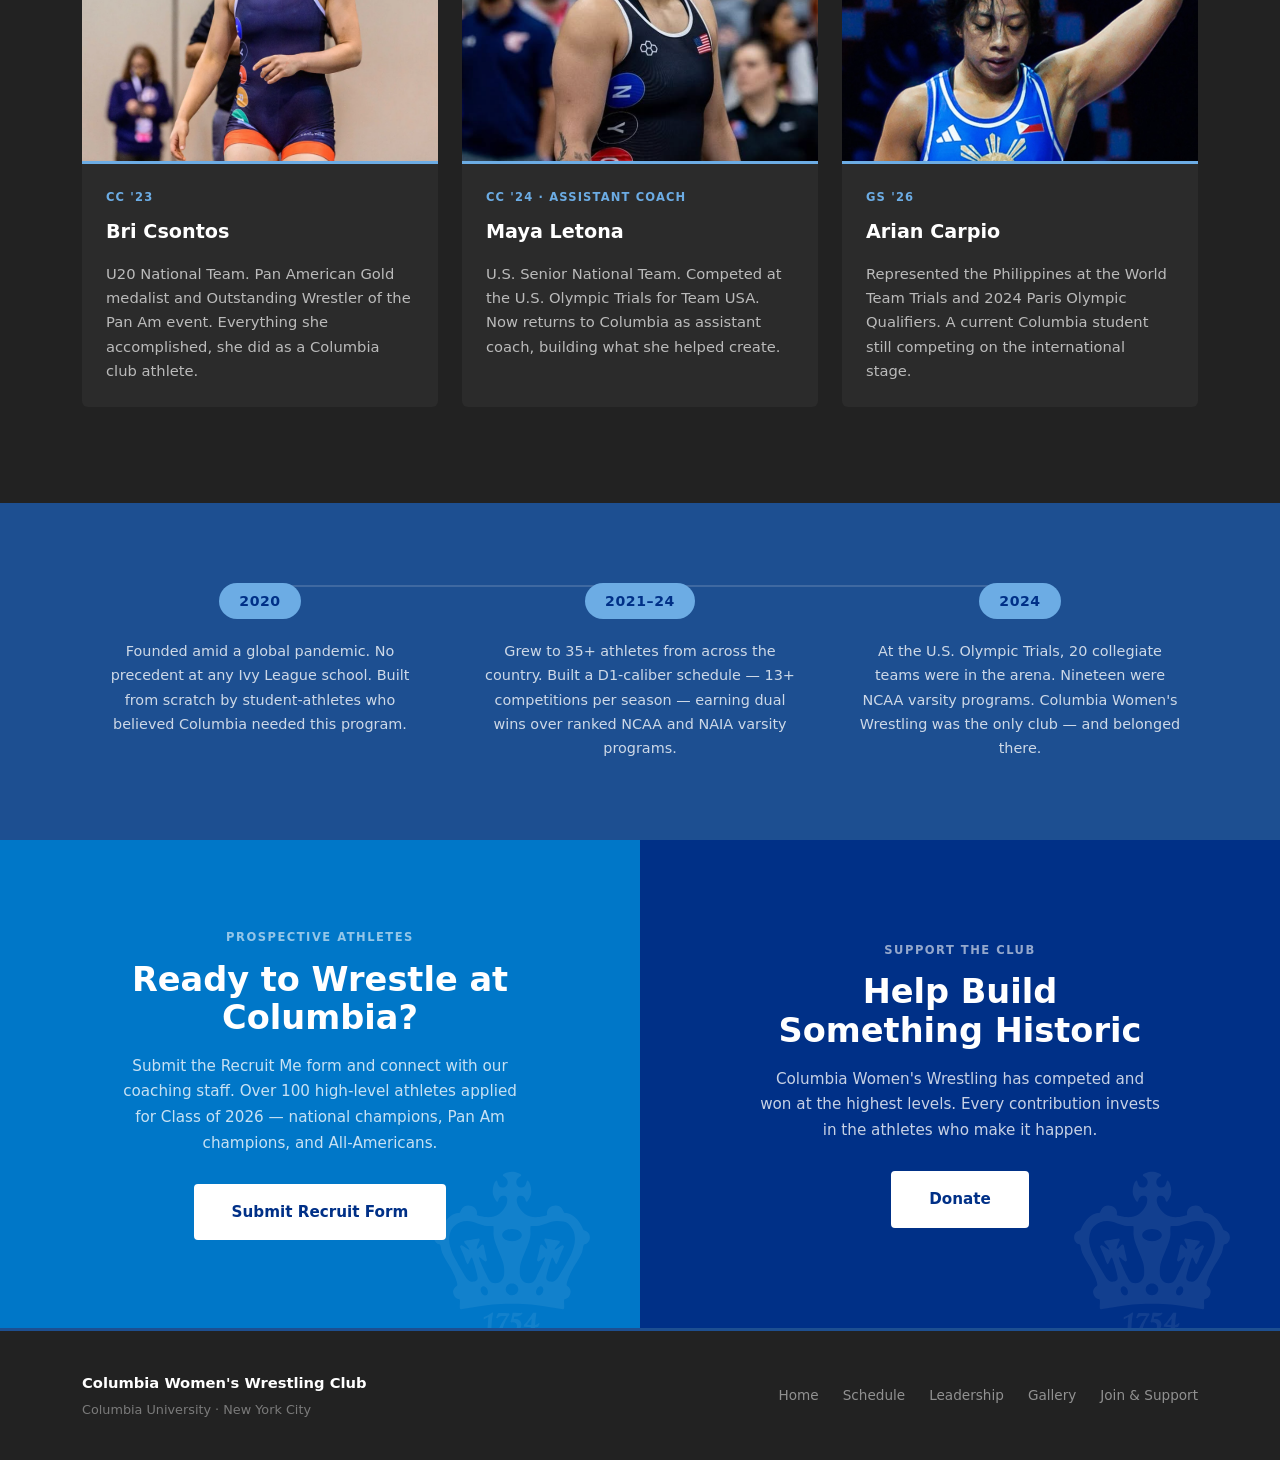
==== commit af2140ad: "Intro Paragraph" ====
--- a/index.html
+++ b/index.html
@@ -44,9 +44,7 @@
           <span class="eyebrow">Columbia University · New York City</span>
           <h1 class="hero-title">Columbia<br>Women's Wrestling</h1>
           <p class="hero-sub">
-            Our athletes compete at the highest levels — academically and athletically.
-            Since 2020, we've sent athletes to the U.S. Olympic Trials, the Senior National Team,
-            and international competition, while competing on a Division I schedule.
+            Columbia Women's Wrestling is a nationally competitive program with elite coaching. We train 35 athletes 4–6 days a week under Head Coach Emma Randall, one of fewer than 100 USA Wrestling Gold-certified coaches in the country. We compete on a schedule that mirrors the NCAA D1 requirement, and have already put athletes on Olympic Trials mats and age group national teams, all while earning degrees from one of the best universities in the world. The infrastructure, the roster depth, the recruiting pipeline. This is what varsity looks like.
           </p>
           <div class="d-flex flex-wrap gap-3">
             <a href="join.html" class="btn-hero-primary">Recruit Me</a>
--- a/css/style.css
+++ b/css/style.css
@@ -947,6 +947,107 @@
   margin: 1.5rem 0 0;
 }
 
+/* ─── SCHEDULE PAGE — RESULTS TABLE ─────────────────── */
+
+.schedule-season-block {
+  margin-bottom: 2.5rem;
+}
+
+.schedule-season-label {
+  display: block;
+  font-size: 0.72rem;
+  font-weight: 700;
+  letter-spacing: 0.1em;
+  text-transform: uppercase;
+  color: var(--blue-primary);
+  padding-bottom: 0.5rem;
+  border-bottom: 2px solid var(--blue-primary);
+  margin-bottom: 0;
+}
+
+.schedule-table {
+  width: 100%;
+  border-collapse: collapse;
+}
+
+.schedule-table tr {
+  border-bottom: 1px solid var(--neutral-light);
+}
+
+.schedule-table tr:last-child {
+  border-bottom: none;
+}
+
+.schedule-table td {
+  padding: 0.8rem 0.6rem;
+  vertical-align: middle;
+}
+
+.schedule-td-date {
+  font-weight: 600;
+  color: var(--neutral-dark);
+  font-size: 0.83rem;
+  white-space: nowrap;
+  width: 120px;
+}
+
+.schedule-td-type {
+  width: 105px;
+}
+
+.schedule-td-event {
+  font-weight: 600;
+  font-size: 0.92rem;
+  color: var(--neutral-dark);
+}
+
+.schedule-td-location {
+  color: var(--neutral-mid);
+  font-size: 0.83rem;
+  white-space: nowrap;
+  text-align: right;
+}
+
+.schedule-badge {
+  display: inline-block;
+  font-size: 0.67rem;
+  font-weight: 700;
+  letter-spacing: 0.05em;
+  text-transform: uppercase;
+  padding: 0.22em 0.6em;
+  border-radius: 3px;
+  white-space: nowrap;
+}
+
+.schedule-badge--tournament {
+  background: rgba(29, 79, 145, 0.1);
+  color: var(--blue-primary);
+}
+
+.schedule-badge--dual {
+  background: rgba(0, 119, 200, 0.1);
+  color: var(--blue-mid);
+}
+
+.schedule-badge--nationals {
+  background: var(--blue-primary);
+  color: var(--white);
+}
+
+.schedule-badge--clinic {
+  background: rgba(83, 86, 90, 0.1);
+  color: var(--neutral-mid);
+}
+
+.schedule-badge--event {
+  background: rgba(83, 86, 90, 0.1);
+  color: var(--neutral-mid);
+}
+
+@media (max-width: 575px) {
+  .schedule-td-location { display: none; }
+}
+
 /* ─── GALLERY PAGE ───────────────────────────────────── */
 
 .gallery-featured-wrap {
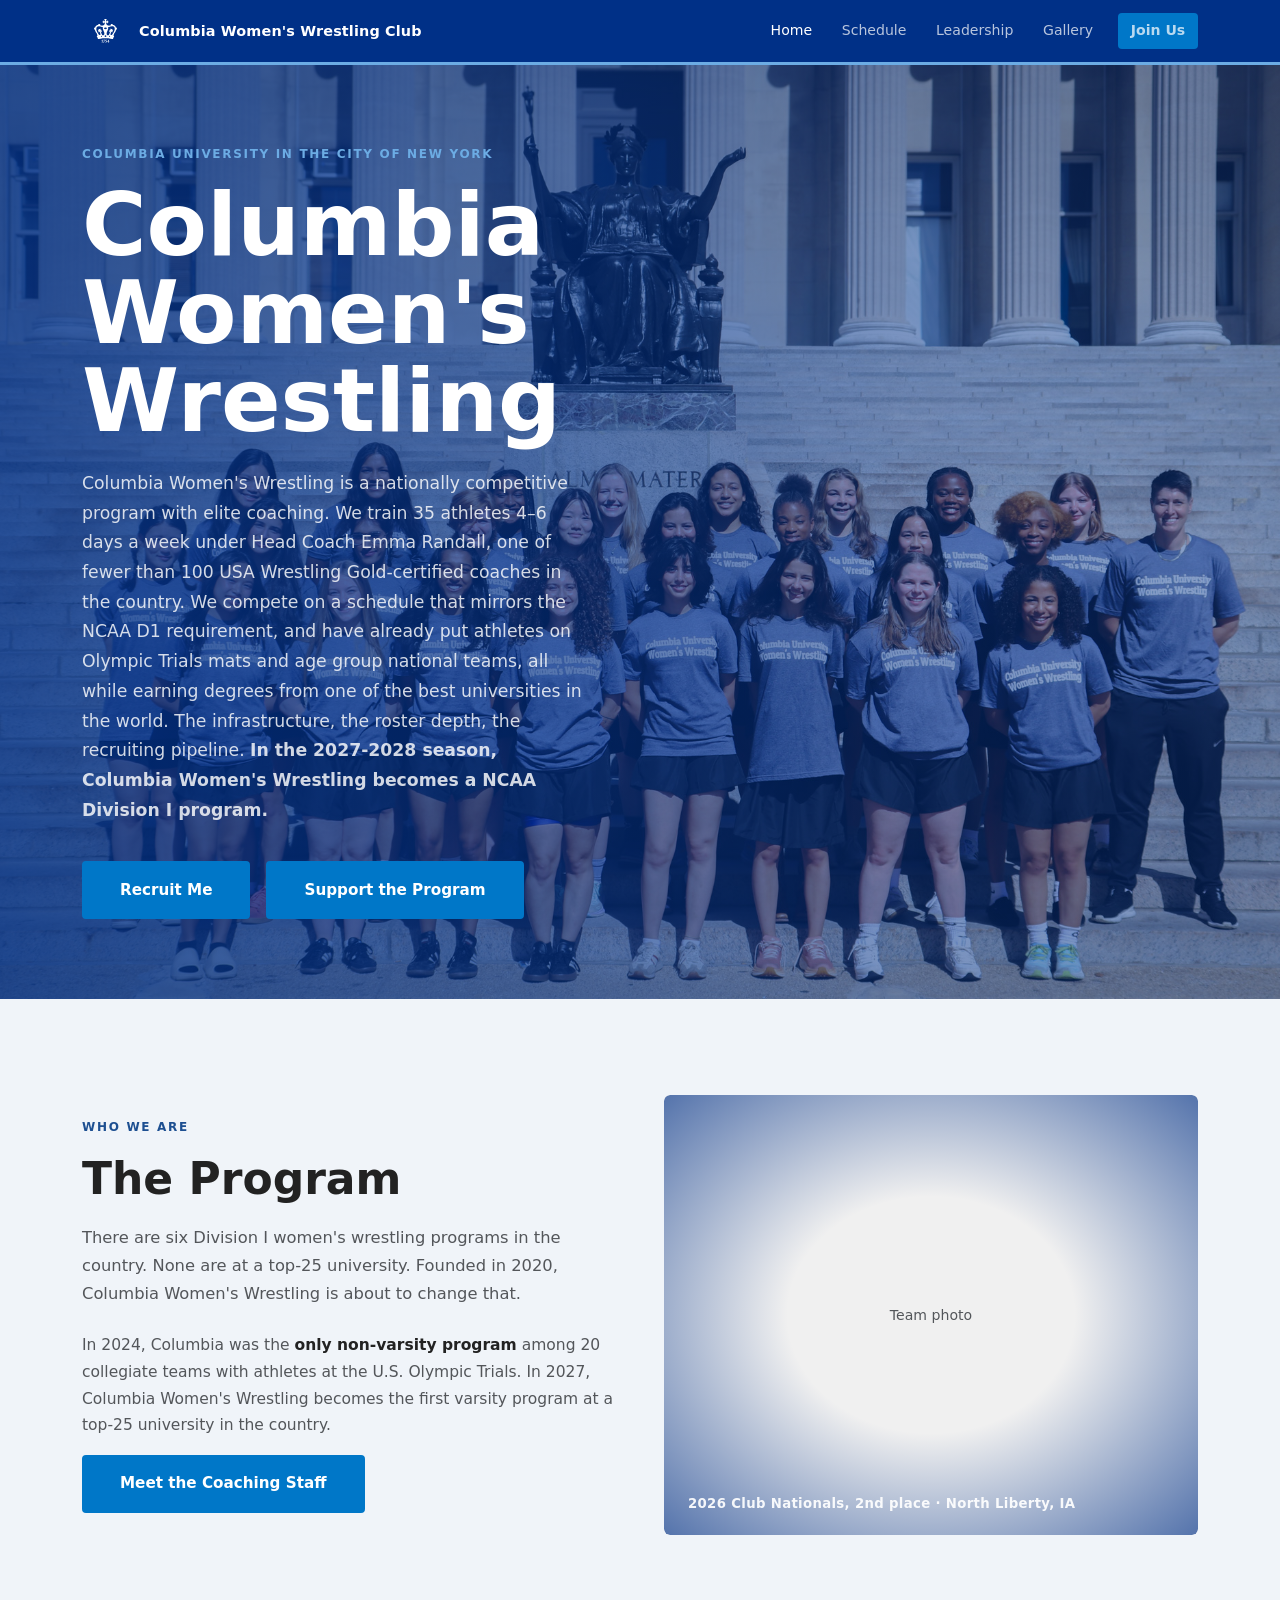
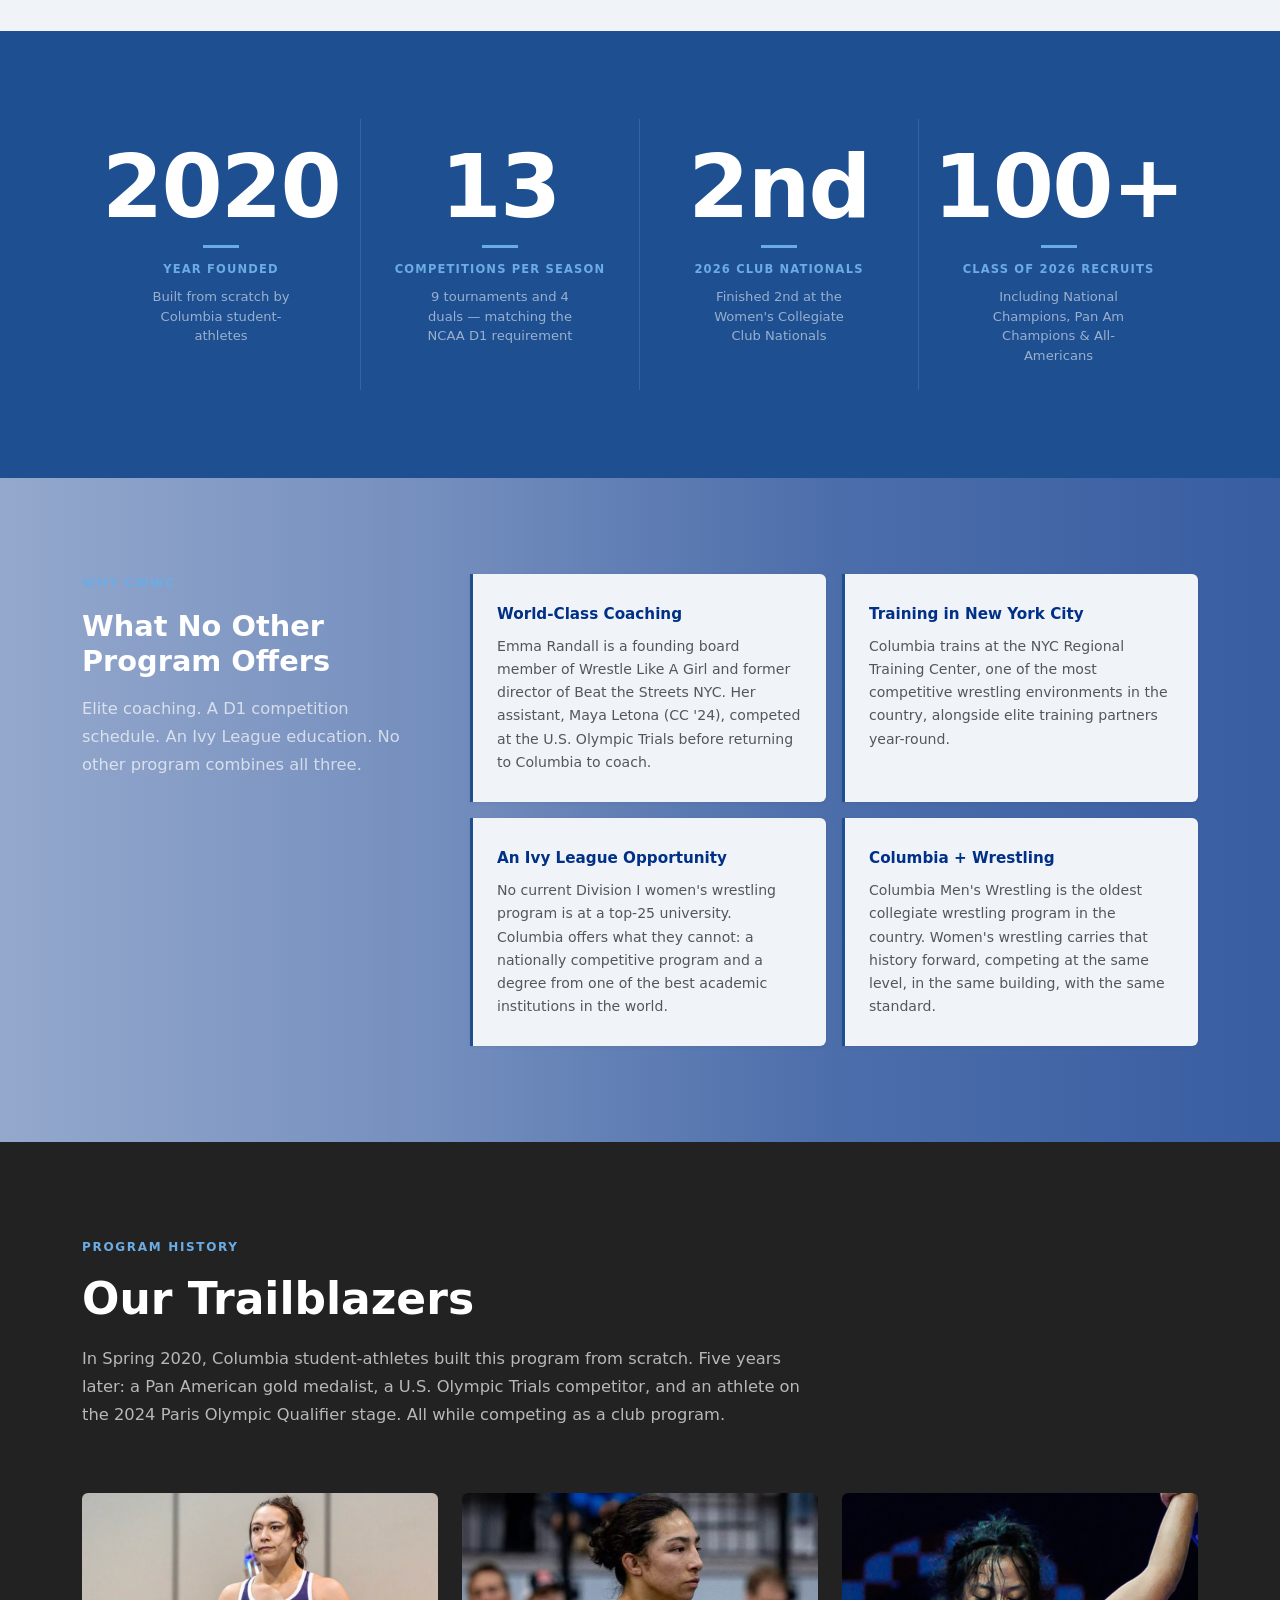
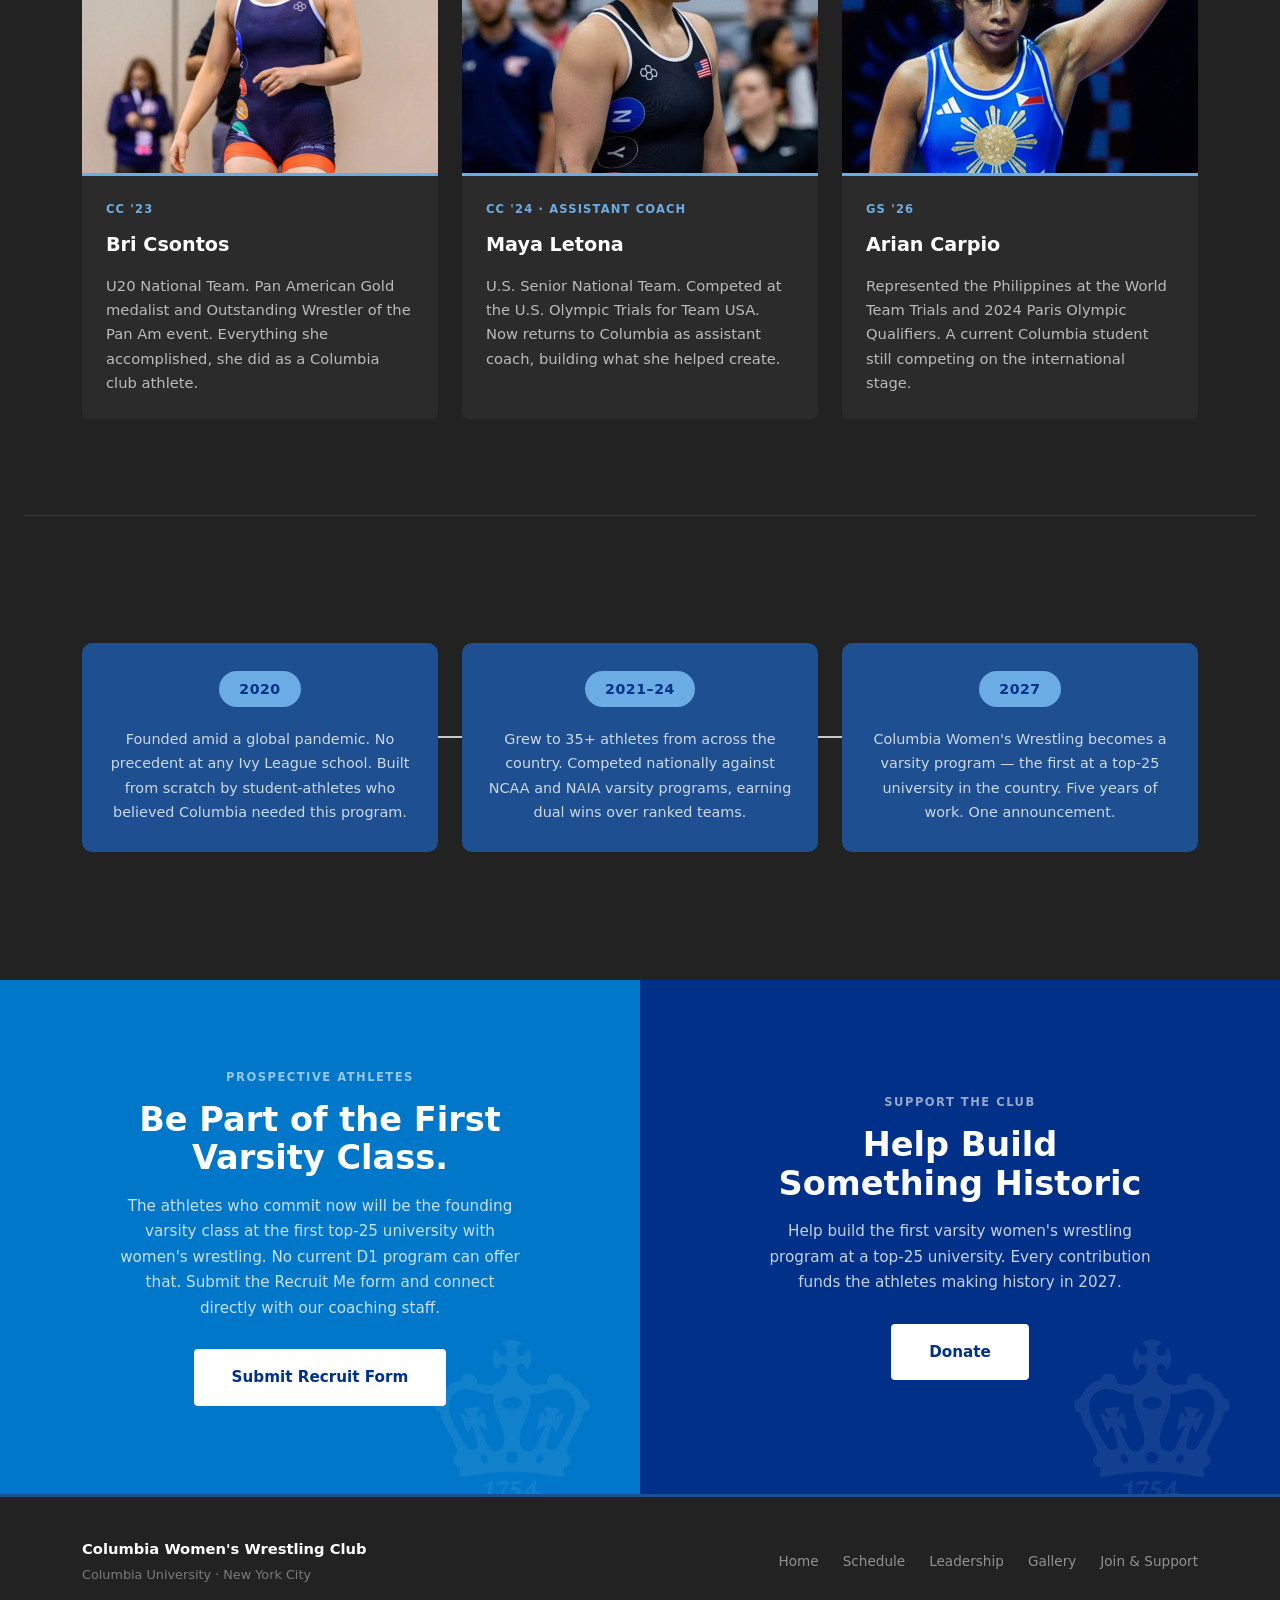
==== commit 5141471e: "Update: Home page redesign." ====
--- a/index.html
+++ b/index.html
@@ -41,14 +41,41 @@
     <div class="container">
       <div class="row">
         <div class="col-lg-7 col-xl-6">
-          <span class="eyebrow">Columbia University · New York City</span>
+          <span class="eyebrow">Columbia University In The City Of New York </span>
           <h1 class="hero-title">Columbia<br>Women's Wrestling</h1>
           <p class="hero-sub">
-            Columbia Women's Wrestling is a nationally competitive program with elite coaching. We train 35 athletes 4–6 days a week under Head Coach Emma Randall, one of fewer than 100 USA Wrestling Gold-certified coaches in the country. We compete on a schedule that mirrors the NCAA D1 requirement, and have already put athletes on Olympic Trials mats and age group national teams, all while earning degrees from one of the best universities in the world. The infrastructure, the roster depth, the recruiting pipeline. This is what varsity looks like.
+            Columbia Women's Wrestling is a nationally competitive program with elite coaching. We train 35 athletes 4–6 days a week under Head Coach Emma Randall, one of fewer than 100 USA Wrestling Gold-certified coaches in the country. We compete on a schedule that mirrors the NCAA D1 requirement, and have already put athletes on Olympic Trials mats and age group national teams, all while earning degrees from one of the best universities in the world. The infrastructure, the roster depth, the recruiting pipeline. <strong>In the 2027-2028 season, Columbia Women's Wrestling becomes a NCAA Division I program.</strong>
           </p>
           <div class="d-flex flex-wrap gap-3">
             <a href="join.html" class="btn-hero-primary">Recruit Me</a>
             <a href="join.html#donate" class="btn-hero-ghost">Support the Program</a>
+          </div>
+        </div>
+      </div>
+    </div>
+  </section>
+
+  <!-- ─── WHO WE ARE ──────────────────────────────────── -->
+  <section class="section section-soft">
+    <div class="container">
+      <div class="row align-items-center g-5">
+        <div class="col-lg-6 order-lg-1">
+          <span class="eyebrow" style="color:var(--blue-primary);">Who We Are</span>
+          <h2 class="section-heading">The Program</h2>
+          <p class="section-lead mb-4">
+            There are six Division I women's wrestling programs in the country. None are at a top-25 university. Founded in 2020, Columbia Women's Wrestling is about to change that.
+          </p>
+          <p style="font-size:0.97rem; color:var(--neutral-mid); line-height:1.72;">
+            In 2024, Columbia was the <strong style="color:var(--neutral-dark);">only non-varsity program</strong> among 20 collegiate teams with athletes at the U.S. Olympic Trials. In 2027, Columbia Women's Wrestling becomes the first varsity program at a top-25 university in the country.
+          </p>
+          <a href="leadership.html" class="btn-hero-primary">Meet the Coaching Staff</a>
+        </div>
+        <div class="col-lg-6 order-lg-2">
+          <div class="photo-block photo-block--caption-blue" style="min-height:440px;">
+            <img src="img/team.jpg" alt="Columbia Women's Wrestling — 2nd Place, 2026 Women's Collegiate Club Nationals"
+                 onerror="this.style.display='none';">
+            <div class="photo-placeholder-text">Team photo</div>
+            <div class="photo-block__caption">2026 Club Nationals, 2nd place · North Liberty, IA</div>
           </div>
         </div>
       </div>
@@ -65,14 +92,14 @@
           <span class="stat-number">2020</span>
           <span class="stat-rule"></span>
           <span class="stat-label">Year Founded</span>
-          <span class="stat-detail">The only program of its kind at an Ivy League university</span>
+          <span class="stat-detail">Built from scratch by Columbia student-athletes</span>
         </div>
 
         <div class="col-6 col-lg-3 stat-block">
-          <span class="stat-number">46</span>
+          <span class="stat-number">13</span>
           <span class="stat-rule"></span>
-          <span class="stat-label">States Represented</span>
-          <span class="stat-detail">Athletes recruited from across the country</span>
+          <span class="stat-label">Competitions Per Season</span>
+          <span class="stat-detail">9 tournaments and 4 duals — matching the NCAA D1 requirement</span>
         </div>
 
         <div class="col-6 col-lg-3 stat-block">
@@ -93,53 +120,17 @@
     </div>
   </section>
 
-  <!-- ─── WHO WE ARE + WHY CWWC (COMBINED) ────────────── -->
-  <section class="section section-light">
-    <div class="container">
-
-      <!-- Row 1: Mission text + team photo -->
-      <div class="row align-items-center g-5" style="margin-bottom:4rem;">
-        <div class="col-lg-6 order-lg-1">
-          <span class="eyebrow" style="color:var(--blue-primary);">Who We Are</span>
-          <h2 class="section-heading">The Program</h2>
-          <p class="section-lead mb-4">
-            Founded in Spring 2020, Columbia Women's Wrestling competes nationally against NCAA
-            and NAIA varsity programs. We've earned dual wins over ranked teams and sent athletes
-            to the U.S. Senior National Team and Olympic Trials.
-          </p>
-          <p style="font-size:0.97rem; color:var(--neutral-mid); line-height:1.72;">
-            Our competition schedule mirrors Division I: 9 tournaments and 4 duals per season,
-            meeting the NCAA D1 minimum of 13. We train 4–6 days a week, year-round.
-            In 2024, Columbia was the <strong style="color:var(--neutral-dark);">only non-varsity
-            program</strong> among 20 collegiate teams with athletes at the U.S. Olympic Trials.
-          </p>
-          <a href="leadership.html" class="btn-outline-dark">Meet the Coaching Staff</a>
-        </div>
-        <div class="col-lg-6 order-lg-2">
-          <div class="photo-block photo-block--vignette" style="min-height:440px;">
-            <img src="img/team.jpg" alt="Columbia Women's Wrestling — 2nd Place, 2026 Women's Collegiate Club Nationals"
-                 onerror="this.style.display='none';">
-            <div class="photo-placeholder-text">Team photo</div>
-          </div>
-        </div>
-      </div>
-
-      <hr class="section-divider">
-
-      <!-- Row 2: Why CWWC — coach photo left, pillars right -->
-      <div class="row align-items-start g-5" style="margin-top:3.5rem;">
+  <!-- ─── WHY CWWC ──────────────────────────────────────── -->
+  <section class="section section-bg-photo" style="background-image:url('img/emma-coaching.jpg'); background-size: 125% auto; background-position: 70% 37%;">
+    <div class="container">
+      <div class="row align-items-start g-5">
         <div class="col-lg-4">
-          <span class="eyebrow" style="color:var(--blue-primary);">Why CWWC</span>
-          <h2 class="section-subheading">What No Other Program Offers</h2>
-          <p class="section-lead">
+          <span class="eyebrow" style="color:var(--blue-light);">Why CWWC</span>
+          <h2 class="section-subheading on-dark">What No Other Program Offers</h2>
+          <p class="section-lead on-dark">
             Elite coaching. A D1 competition schedule.
             An Ivy League education. No other program combines all three.
           </p>
-          <div class="coach-photo-block">
-            <img src="img/emma-randall.png" alt="Head Coach Emma Randall"
-                 onerror="this.style.display='none';">
-            <div class="photo-placeholder-text">Coach Emma Randall</div>
-          </div>
         </div>
         <div class="col-lg-8">
           <div class="row g-3">
@@ -147,26 +138,23 @@
               <div class="pillar">
                 <div class="pillar-title">World-Class Coaching</div>
                 <p class="pillar-text">
-                  Head Coach Emma Randall holds the USA Wrestling Gold level certification —
-                  held by fewer than 100 coaches in the United States.
+                  Emma Randall is a founding board member of Wrestle Like A Girl and former director of Beat the Streets NYC. Her assistant, Maya Letona (CC '24), competed at the U.S. Olympic Trials before returning to Columbia to coach.
                 </p>
               </div>
             </div>
             <div class="col-sm-6">
               <div class="pillar">
-                <div class="pillar-title">D1-Level Competition</div>
+                <div class="pillar-title">Training in New York City</div>
                 <p class="pillar-text">
-                  13+ competitions per season against NCAA and NAIA varsity programs.
-                  Dual wins over ranked teams since 2021.
+                  Columbia trains at the NYC Regional Training Center, one of the most competitive wrestling environments in the country, alongside elite training partners year-round.
                 </p>
               </div>
             </div>
             <div class="col-sm-6">
               <div class="pillar">
-                <div class="pillar-title">Top-Ranked Recruits</div>
+                <div class="pillar-title">An Ivy League Opportunity</div>
                 <p class="pillar-text">
-                  100+ Recruit Me submissions for Class of 2026 — including National Champions,
-                  Pan American champions, and All-Americans.
+                  No current Division I women's wrestling program is at a top-25 university. Columbia offers what they cannot: a nationally competitive program and a degree from one of the best academic institutions in the world.
                 </p>
               </div>
             </div>
@@ -174,15 +162,13 @@
               <div class="pillar">
                 <div class="pillar-title">Columbia + Wrestling</div>
                 <p class="pillar-text">
-                  Columbia Men's Wrestling is the oldest collegiate program in the country.
-                  We carry that legacy forward.
-                </p>
-              </div>
-            </div>
-          </div>
-        </div>
-      </div>
-
+                  Columbia Men's Wrestling is the oldest collegiate wrestling program in the country. Women's wrestling carries that history forward, competing at the same level, in the same building, with the same standard.
+                </p>
+              </div>
+            </div>
+          </div>
+        </div>
+      </div>
     </div>
   </section>
 
@@ -195,10 +181,7 @@
           <span class="eyebrow">Program History</span>
           <h2 class="section-heading on-dark">Our Trailblazers</h2>
           <p class="section-lead on-dark">
-            In Spring 2020, Columbia student-athletes built a wrestling program from nothing —
-            the first of its kind at any Ivy League university. What followed was five years of
-            competing and winning at the highest level: dual victories over ranked varsity programs,
-            national champions, Pan American gold, and three athletes on the international stage.
+            In Spring 2020, Columbia student-athletes built this program from scratch. Five years later: a Pan American gold medalist, a U.S. Olympic Trials competitor, and an athlete on the 2024 Paris Olympic Qualifier stage. All while competing as a club program.
           </p>
         </div>
       </div>
@@ -218,21 +201,23 @@
           </div>
         </div>
         <div class="col-md-4 col-sm-6">
-          <div class="athlete-card-with-photo">
-            <img src="img/maya-letona.png" class="athlete-photo" alt="Maya Letona">
-            <div class="athlete-card-body">
-              <span class="athlete-class">CC '24 · Assistant Coach</span>
-              <div class="athlete-name">Maya Letona</div>
-              <p class="athlete-desc">
-                U.S. Senior National Team. Competed at the U.S. Olympic Trials for Team USA.
-                Now returns to Columbia as assistant coach, building what she helped create.
-              </p>
-            </div>
-          </div>
+          <a href="leadership.html#maya-letona" style="display:block; text-decoration:none; height:100%;">
+            <div class="athlete-card-with-photo athlete-card-with-photo--linked">
+              <img src="img/maya-letona.png" class="athlete-photo" alt="Maya Letona" style="object-position: center 8%;">
+              <div class="athlete-card-body">
+                <span class="athlete-class">CC '24 · Assistant Coach</span>
+                <div class="athlete-name">Maya Letona</div>
+                <p class="athlete-desc">
+                  U.S. Senior National Team. Competed at the U.S. Olympic Trials for Team USA.
+                  Now returns to Columbia as assistant coach, building what she helped create.
+                </p>
+              </div>
+            </div>
+          </a>
         </div>
         <div class="col-md-4 col-sm-6">
           <div class="athlete-card-with-photo">
-            <img src="img/arian-carpio.png" class="athlete-photo" alt="Arian Carpio">
+            <img src="img/arian-carpio.png" class="athlete-photo" alt="Arian Carpio" style="object-position: center 35%;">
             <div class="athlete-card-body">
               <span class="athlete-class">GS '26</span>
               <div class="athlete-name">Arian Carpio</div>
@@ -261,13 +246,13 @@
         <div class="col-md-4">
           <div class="timeline-milestone">
             <span class="timeline-year">2021–24</span>
-            <p>Grew to 35+ athletes from across the country. Built a D1-caliber schedule — 13+ competitions per season — earning dual wins over ranked NCAA and NAIA varsity programs.</p>
+            <p>Grew to 35+ athletes from across the country. Competed nationally against NCAA and NAIA varsity programs, earning dual wins over ranked teams.</p>
           </div>
         </div>
         <div class="col-md-4">
           <div class="timeline-milestone">
-            <span class="timeline-year">2024</span>
-            <p>At the U.S. Olympic Trials, 20 collegiate teams were in the arena. Nineteen were NCAA varsity programs. Columbia Women's Wrestling was the only club — and belonged there.</p>
+            <span class="timeline-year">2027</span>
+            <p>Columbia Women's Wrestling becomes a varsity program — the first at a top-25 university in the country. Five years of work. One announcement.</p>
           </div>
         </div>
       </div>
@@ -280,11 +265,9 @@
       <img src="img/crown.svg" class="cta-crown" alt="">
       <div class="cta-inner">
         <span class="cta-tag">Prospective Athletes</span>
-        <h2 class="cta-title">Ready to Wrestle at Columbia?</h2>
+        <h2 class="cta-title">Be Part of the First Varsity Class.</h2>
         <p>
-          Submit the Recruit Me form and connect with our coaching staff.
-          Over 100 high-level athletes applied for Class of 2026 —
-          national champions, Pan Am champions, and All-Americans.
+          The athletes who commit now will be the founding varsity class at the first top-25 university with women's wrestling. No current D1 program can offer that. Submit the Recruit Me form and connect directly with our coaching staff.
         </p>
         <a href="join.html" class="btn-white">Submit Recruit Form</a>
       </div>
@@ -295,8 +278,8 @@
         <span class="cta-tag">Support the Club</span>
         <h2 class="cta-title">Help Build Something Historic</h2>
         <p>
-          Columbia Women's Wrestling has competed and won at the highest levels.
-          Every contribution invests in the athletes who make it happen.
+          Help build the first varsity women's wrestling program at a top-25 university.
+          Every contribution funds the athletes making history in 2027.
         </p>
         <a href="join.html#donate" class="btn-white">Donate</a>
       </div>
@@ -325,5 +308,18 @@
   </footer>
 
   <script src="https://cdn.jsdelivr.net/npm/bootstrap@5.3.3/dist/js/bootstrap.bundle.min.js"></script>
+  <script>
+    const statsCrown = document.querySelector('.stats-crown');
+    const statsSection = document.querySelector('.stats-section');
+    function parallaxCrown() {
+      const rect = statsSection.getBoundingClientRect();
+      const sectionCenter = rect.top + statsSection.offsetHeight / 2;
+      const viewportCenter = window.innerHeight / 2;
+      const offset = (sectionCenter - viewportCenter) * 0.28;
+      statsCrown.style.transform = `translate(-50%, calc(-50% + ${offset}px))`;
+    }
+    window.addEventListener('scroll', parallaxCrown, { passive: true });
+    parallaxCrown();
+  </script>
 </body>
 </html>
--- a/css/style.css
+++ b/css/style.css
@@ -79,9 +79,9 @@
 /* ─── HERO ─────────────────────────────────────────── */
 
 .hero {
-  min-height: 88vh;
+  min-height: 100vh;
   background-color: var(--blue-dark);
-  background-image: url('../img/hero-team.jpg');
+  background-image: url('../img/hero-media-day-new.jpg');
   background-size: cover;
   background-position: center 35%;
   position: relative;
@@ -97,10 +97,10 @@
   inset: 0;
   background: linear-gradient(
     to right,
-    rgba(0, 48, 135, 0.93) 0%,
-    rgba(0, 48, 135, 0.80) 40%,
-    rgba(0, 48, 135, 0.68) 70%,
-    rgba(0, 48, 135, 0.62) 100%
+    rgba(0, 48, 135, 0.82) 0%,
+    rgba(0, 48, 135, 0.68) 40%,
+    rgba(0, 48, 135, 0.52) 70%,
+    rgba(0, 48, 135, 0.45) 100%
   );
   z-index: 1;
 }
@@ -269,6 +269,7 @@
 
 .section-light  { background-color: var(--white); }
 .section-tint   { background-color: var(--neutral-bg); }
+.section-soft   { background-color: #f0f4f9; }
 .section-dark   { background-color: var(--neutral-dark); }
 .section-navy   { background-color: var(--blue-dark); }
 
@@ -399,16 +400,20 @@
   display: flex;
   flex-direction: column;
   background-color: rgba(255,255,255,0.04);
+  cursor: default;
+  transition: box-shadow 0.22s, transform 0.22s;
+}
+
+.athlete-card-with-photo--linked {
   cursor: pointer;
-  transition: box-shadow 0.22s, transform 0.22s;
-}
-
-.athlete-card-with-photo:hover {
+}
+
+.athlete-card-with-photo--linked:hover {
   box-shadow: 0 0 0 2px var(--blue-light), 0 10px 30px rgba(108, 172, 228, 0.25);
   transform: translateY(-3px);
 }
 
-.athlete-card-with-photo:hover .athlete-card-body {
+.athlete-card-with-photo--linked:hover .athlete-card-body {
   border-top-color: var(--blue-mid);
 }
 
@@ -480,27 +485,100 @@
   border-radius: 6px;
 }
 
+/* ─── PHOTO CAPTION OVERLAY (blue gradient) ─────────── */
+
+.photo-block--caption-blue {
+  position: relative;
+}
+
+.photo-block--caption-blue::after {
+  content: '';
+  position: absolute;
+  inset: 0;
+  background: radial-gradient(ellipse at 50% 50%, transparent 38%, rgba(0, 48, 135, 0.65) 100%);
+  pointer-events: none;
+  z-index: 1;
+  border-radius: 6px;
+}
+
+.photo-block__caption {
+  position: absolute;
+  bottom: 0;
+  left: 0;
+  right: 0;
+  padding: 1.5rem 1.5rem 1.25rem;
+  color: rgba(255,255,255,0.92);
+  font-size: 0.83rem;
+  font-weight: 600;
+  letter-spacing: 0.025em;
+  z-index: 2;
+}
+
+/* ─── WHY CWWC — BACKGROUND IMAGE SECTION ───────────── */
+
+.section-bg-photo {
+  background-size: cover;
+  background-position: center 20%;
+  background-repeat: no-repeat;
+  position: relative;
+}
+
+.section-bg-photo::before {
+  content: '';
+  position: absolute;
+  inset: 0;
+  background: linear-gradient(
+    to right,
+    rgba(0, 48, 135, 0.42) 0%,
+    rgba(0, 48, 135, 0.55) 35%,
+    rgba(0, 48, 135, 0.70) 65%,
+    rgba(0, 48, 135, 0.78) 100%
+  );
+  z-index: 0;
+}
+
+.section-bg-photo .container {
+  position: relative;
+  z-index: 1;
+}
+
+.section-subheading.on-dark {
+  color: var(--white);
+}
+
 /* ─── HISTORY TIMELINE SECTION ───────────────────────── */
 
 .history-timeline-section {
-  background-color: var(--blue-primary);
-  padding: 5rem 0;
+  background-color: var(--neutral-dark);
+  padding: 8rem 0;
   position: relative;
   overflow: hidden;
 }
 
+.history-timeline-section::before {
+  content: '';
+  position: absolute;
+  top: 0;
+  left: 50%;
+  transform: translateX(-50%);
+  width: min(1320px, calc(100% - 3rem));
+  height: 1px;
+  background-color: rgba(255,255,255,0.1);
+}
+
 .timeline-row {
   position: relative;
+  align-items: stretch;
 }
 
 .timeline-row::before {
   content: '';
   position: absolute;
-  top: 1.6rem;
+  top: 50%;
   left: 16.67%;
   right: 16.67%;
   height: 2px;
-  background-color: rgba(255,255,255,0.15);
+  background-color: rgba(255,255,255,0.75);
   z-index: 0;
 }
 
@@ -508,7 +586,10 @@
   text-align: center;
   position: relative;
   z-index: 1;
-  padding: 0 1rem;
+  padding: 1.75rem 1.5rem;
+  background-color: var(--blue-primary);
+  border-radius: 10px;
+  height: 100%;
 }
 
 .timeline-year {
@@ -535,7 +616,7 @@
 .pillar {
   padding: 1.75rem 1.5rem;
   border-left: 3px solid var(--blue-primary);
-  background-color: var(--white);
+  background-color: #f0f4f9;
   border-radius: 0 6px 6px 0;
   height: 100%;
   box-shadow: 0 1px 4px rgba(0,0,0,0.06);
@@ -683,9 +764,9 @@
 
   .timeline-milestone {
     text-align: left;
-    padding: 0 0 0 1.25rem;
-    border-left: 3px solid rgba(255,255,255,0.25);
-    margin-bottom: 2rem;
+    padding: 1.5rem;
+    border-left: none;
+    margin-bottom: 1.25rem;
   }
 
   .timeline-milestone:last-child {
@@ -693,7 +774,7 @@
   }
 
   .hero {
-    min-height: 80vh;
+    min-height: 100vh;
     padding: 4rem 0;
   }
 
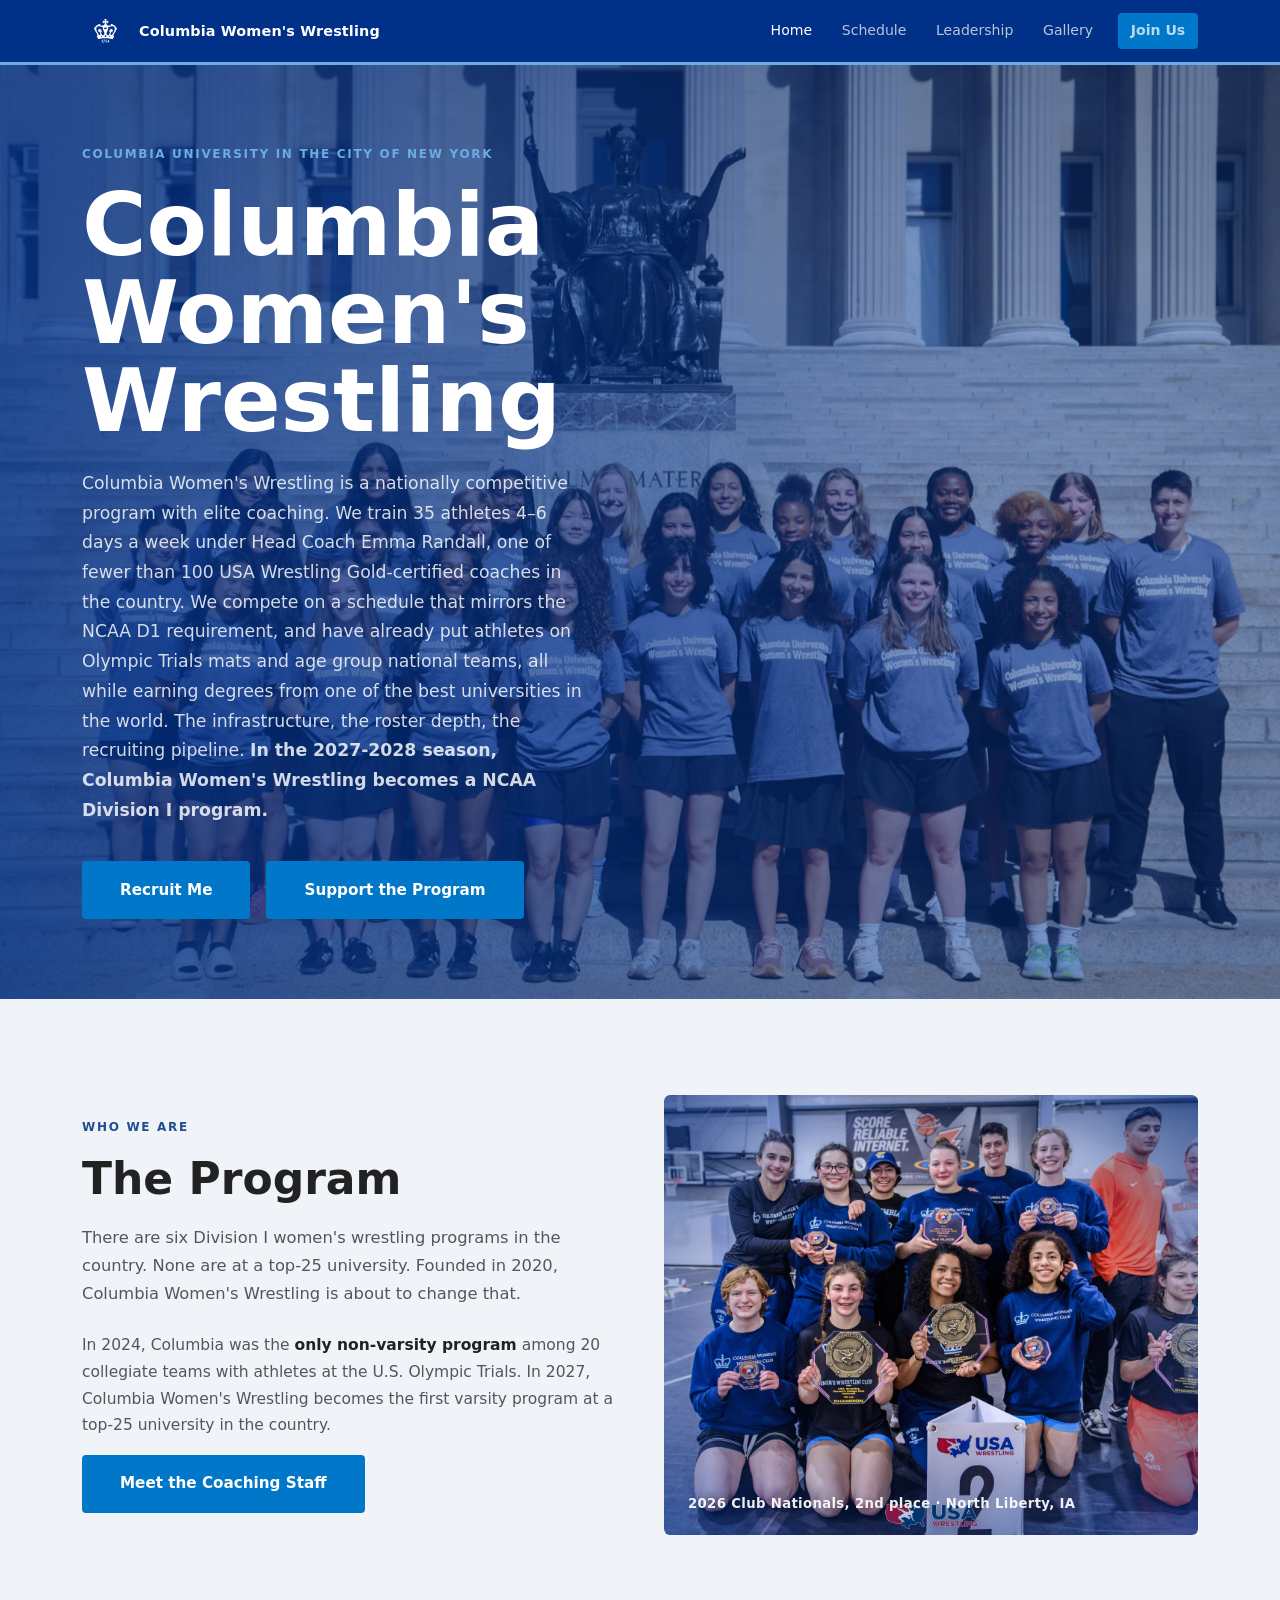
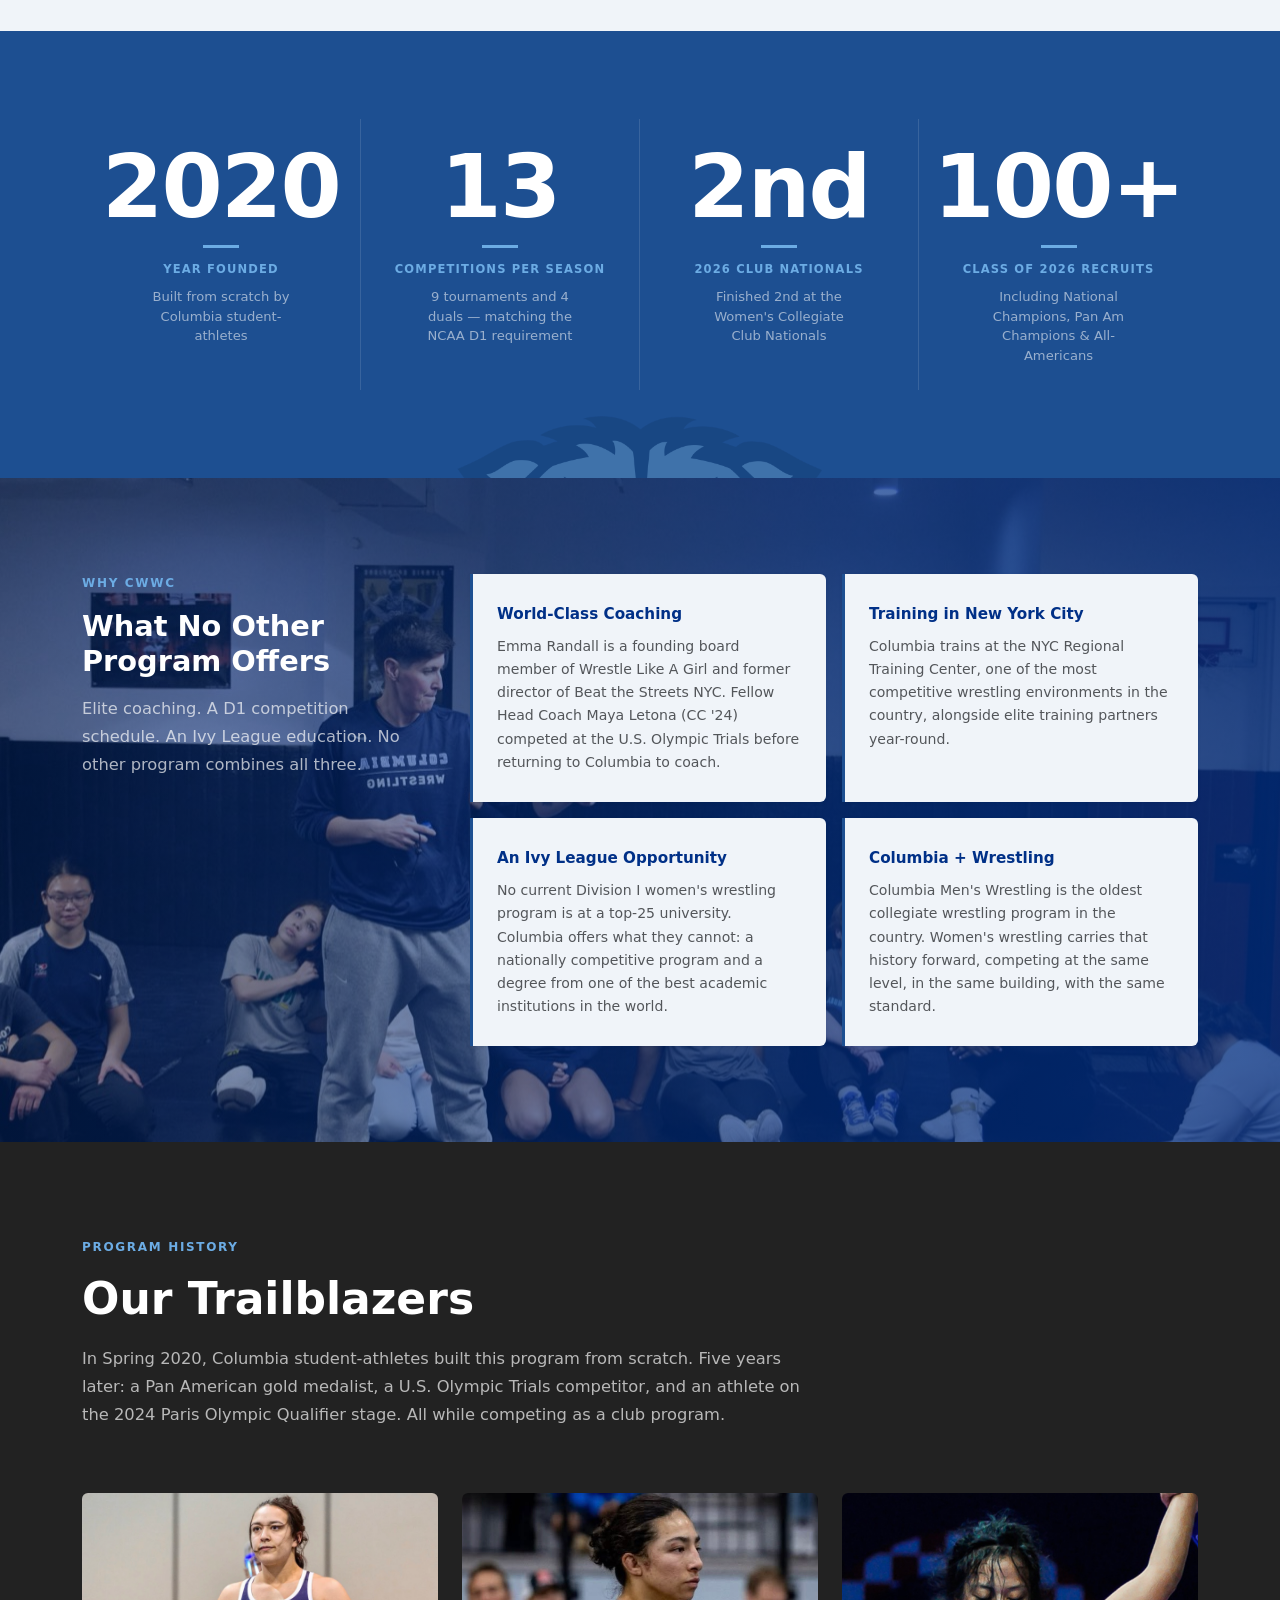
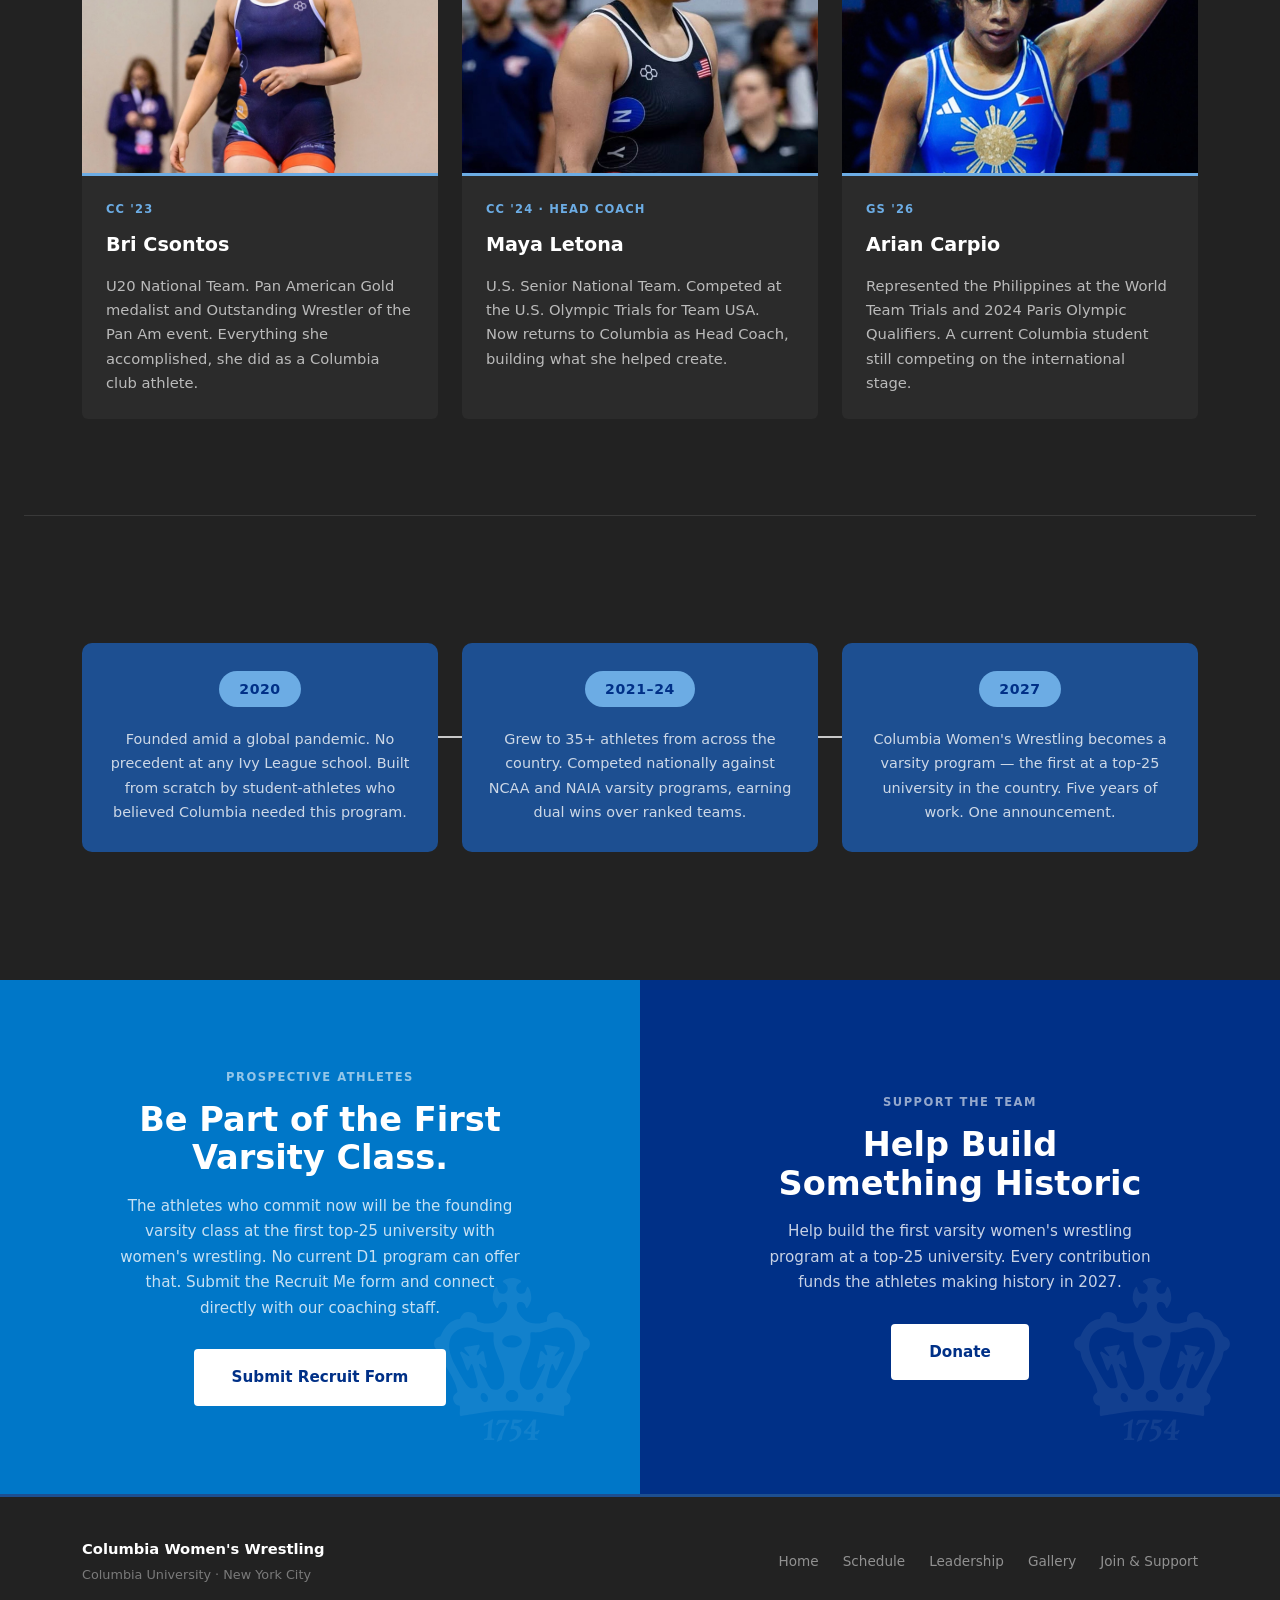
==== commit dab2fcdc: "Minor design changes. Image folder reorganization, compression, convert PNG→JPG." ====
--- a/index.html
+++ b/index.html
@@ -3,8 +3,8 @@
 <head>
   <meta charset="UTF-8">
   <meta name="viewport" content="width=device-width, initial-scale=1.0">
-  <title>Columbia Women's Wrestling Club</title>
-  <meta name="description" content="Columbia Women's Wrestling Club competes nationally with a D1 schedule — producing All-Americans, National Team members, and Olympic Trials athletes since 2020.">
+  <title>Columbia Women's Wrestling</title>
+  <meta name="description" content="Columbia Women's Wrestling competes nationally with a D1 schedule — producing All-Americans, National Team members, and Olympic Trials athletes since 2020.">
   <link href="https://cdn.jsdelivr.net/npm/bootstrap@5.3.3/dist/css/bootstrap.min.css" rel="stylesheet">
   <link rel="stylesheet" href="css/style.css">
 </head>
@@ -14,8 +14,8 @@
   <nav class="navbar navbar-expand-lg site-nav">
     <div class="container">
       <a class="navbar-brand" href="index.html">
-        <img src="img/crown.svg" class="nav-crown" alt="Columbia crown">
-        Columbia Women's Wrestling Club
+        <img src="img/shared/crown.svg" class="nav-crown" alt="Columbia crown">
+        Columbia Women's Wrestling
       </a>
       <button class="navbar-toggler border-0" type="button"
               data-bs-toggle="collapse" data-bs-target="#siteNav"
@@ -72,7 +72,7 @@
         </div>
         <div class="col-lg-6 order-lg-2">
           <div class="photo-block photo-block--caption-blue" style="min-height:440px;">
-            <img src="img/team.jpg" alt="Columbia Women's Wrestling — 2nd Place, 2026 Women's Collegiate Club Nationals"
+            <img src="img/shared/team.jpg" alt="Columbia Women's Wrestling — 2nd Place, 2026 Women's Collegiate Club Nationals"
                  onerror="this.style.display='none';">
             <div class="photo-placeholder-text">Team photo</div>
             <div class="photo-block__caption">2026 Club Nationals, 2nd place · North Liberty, IA</div>
@@ -84,7 +84,7 @@
 
   <!-- ─── STATS ─────────────────────────────────────────── -->
   <section class="stats-section">
-    <img src="img/crown.svg" class="stats-crown" alt="">
+    <img src="img/hero/lions-logo.png" class="stats-crown" alt="">
     <div class="container">
       <div class="row g-0 text-center stats-row">
 
@@ -121,7 +121,7 @@
   </section>
 
   <!-- ─── WHY CWWC ──────────────────────────────────────── -->
-  <section class="section section-bg-photo" style="background-image:url('img/emma-coaching.jpg'); background-size: 125% auto; background-position: 70% 37%;">
+  <section class="section section-bg-photo" style="background-image:url('img/hero/emma-coaching.jpg'); background-size: 125% auto; background-position: 70% 37%;">
     <div class="container">
       <div class="row align-items-start g-5">
         <div class="col-lg-4">
@@ -138,7 +138,7 @@
               <div class="pillar">
                 <div class="pillar-title">World-Class Coaching</div>
                 <p class="pillar-text">
-                  Emma Randall is a founding board member of Wrestle Like A Girl and former director of Beat the Streets NYC. Her assistant, Maya Letona (CC '24), competed at the U.S. Olympic Trials before returning to Columbia to coach.
+                  Emma Randall is a founding board member of Wrestle Like A Girl and former director of Beat the Streets NYC. Fellow Head Coach Maya Letona (CC '24) competed at the U.S. Olympic Trials before returning to Columbia to coach.
                 </p>
               </div>
             </div>
@@ -189,7 +189,7 @@
       <div class="row g-4">
         <div class="col-md-4 col-sm-6">
           <div class="athlete-card-with-photo">
-            <img src="img/bri-csontos.png" class="athlete-photo" alt="Bri Csontos">
+            <img src="img/hero/bri-csontos.jpg" class="athlete-photo" alt="Bri Csontos">
             <div class="athlete-card-body">
               <span class="athlete-class">CC '23</span>
               <div class="athlete-name">Bri Csontos</div>
@@ -203,13 +203,13 @@
         <div class="col-md-4 col-sm-6">
           <a href="leadership.html#maya-letona" style="display:block; text-decoration:none; height:100%;">
             <div class="athlete-card-with-photo athlete-card-with-photo--linked">
-              <img src="img/maya-letona.png" class="athlete-photo" alt="Maya Letona" style="object-position: center 8%;">
+              <img src="img/hero/maya-letona.jpg" class="athlete-photo" alt="Maya Letona" style="object-position: center 8%;">
               <div class="athlete-card-body">
-                <span class="athlete-class">CC '24 · Assistant Coach</span>
+                <span class="athlete-class">CC '24 · Head Coach</span>
                 <div class="athlete-name">Maya Letona</div>
                 <p class="athlete-desc">
                   U.S. Senior National Team. Competed at the U.S. Olympic Trials for Team USA.
-                  Now returns to Columbia as assistant coach, building what she helped create.
+                  Now returns to Columbia as Head Coach, building what she helped create.
                 </p>
               </div>
             </div>
@@ -217,7 +217,7 @@
         </div>
         <div class="col-md-4 col-sm-6">
           <div class="athlete-card-with-photo">
-            <img src="img/arian-carpio.png" class="athlete-photo" alt="Arian Carpio" style="object-position: center 35%;">
+            <img src="img/hero/arian-carpio.jpg" class="athlete-photo" alt="Arian Carpio" style="object-position: center 35%;">
             <div class="athlete-card-body">
               <span class="athlete-class">GS '26</span>
               <div class="athlete-name">Arian Carpio</div>
@@ -262,7 +262,7 @@
   <!-- ─── SPLIT CTA ─────────────────────────────────────── -->
   <div class="row g-0">
     <div class="col-md-6 cta-recruit">
-      <img src="img/crown.svg" class="cta-crown" alt="">
+      <img src="img/shared/crown.svg" class="cta-crown" alt="">
       <div class="cta-inner">
         <span class="cta-tag">Prospective Athletes</span>
         <h2 class="cta-title">Be Part of the First Varsity Class.</h2>
@@ -273,9 +273,9 @@
       </div>
     </div>
     <div class="col-md-6 cta-donate">
-      <img src="img/crown.svg" class="cta-crown" alt="">
+      <img src="img/shared/crown.svg" class="cta-crown" alt="">
       <div class="cta-inner">
-        <span class="cta-tag">Support the Club</span>
+        <span class="cta-tag">Support the Team</span>
         <h2 class="cta-title">Help Build Something Historic</h2>
         <p>
           Help build the first varsity women's wrestling program at a top-25 university.
@@ -291,7 +291,7 @@
     <div class="container">
       <div class="row align-items-center">
         <div class="col-md-5">
-          <span class="footer-brand">Columbia Women's Wrestling Club</span>
+          <span class="footer-brand">Columbia Women's Wrestling</span>
           <span class="footer-sub">Columbia University · New York City</span>
         </div>
         <div class="col-md-7">
--- a/css/style.css
+++ b/css/style.css
@@ -81,7 +81,7 @@
 .hero {
   min-height: 100vh;
   background-color: var(--blue-dark);
-  background-image: url('../img/hero-media-day-new.jpg');
+  background-image: url('../img/hero/hero-media-day-new.jpg');
   background-size: cover;
   background-position: center 35%;
   position: relative;
@@ -196,17 +196,16 @@
   overflow: hidden;
 }
 
-/* crown as centered background watermark */
+/* lion as centered background watermark — full color, semi-transparent */
 .stats-crown {
   position: absolute;
   top: 50%;
   left: 50%;
   transform: translate(-50%, -50%);
-  width: 55%;
-  max-width: 600px;
-  opacity: 0.07;
+  width: 38%;
+  max-width: 400px;
+  opacity: 0.28;
   pointer-events: none;
-  filter: brightness(0) invert(1);
 }
 
 .stats-row {
@@ -663,7 +662,7 @@
 /* subtle crown watermark in each CTA panel */
 .cta-crown {
   position: absolute;
-  bottom: -10%;
+  bottom: 10px;
   right: -5%;
   width: 55%;
   max-width: 320px;
@@ -964,6 +963,7 @@
 
 .schedule-pending {
   margin-top: 2rem;
+  background-color: var(--neutral-bg);
   border: 2px solid var(--neutral-light);
   border-radius: 8px;
   padding: 2.5rem;
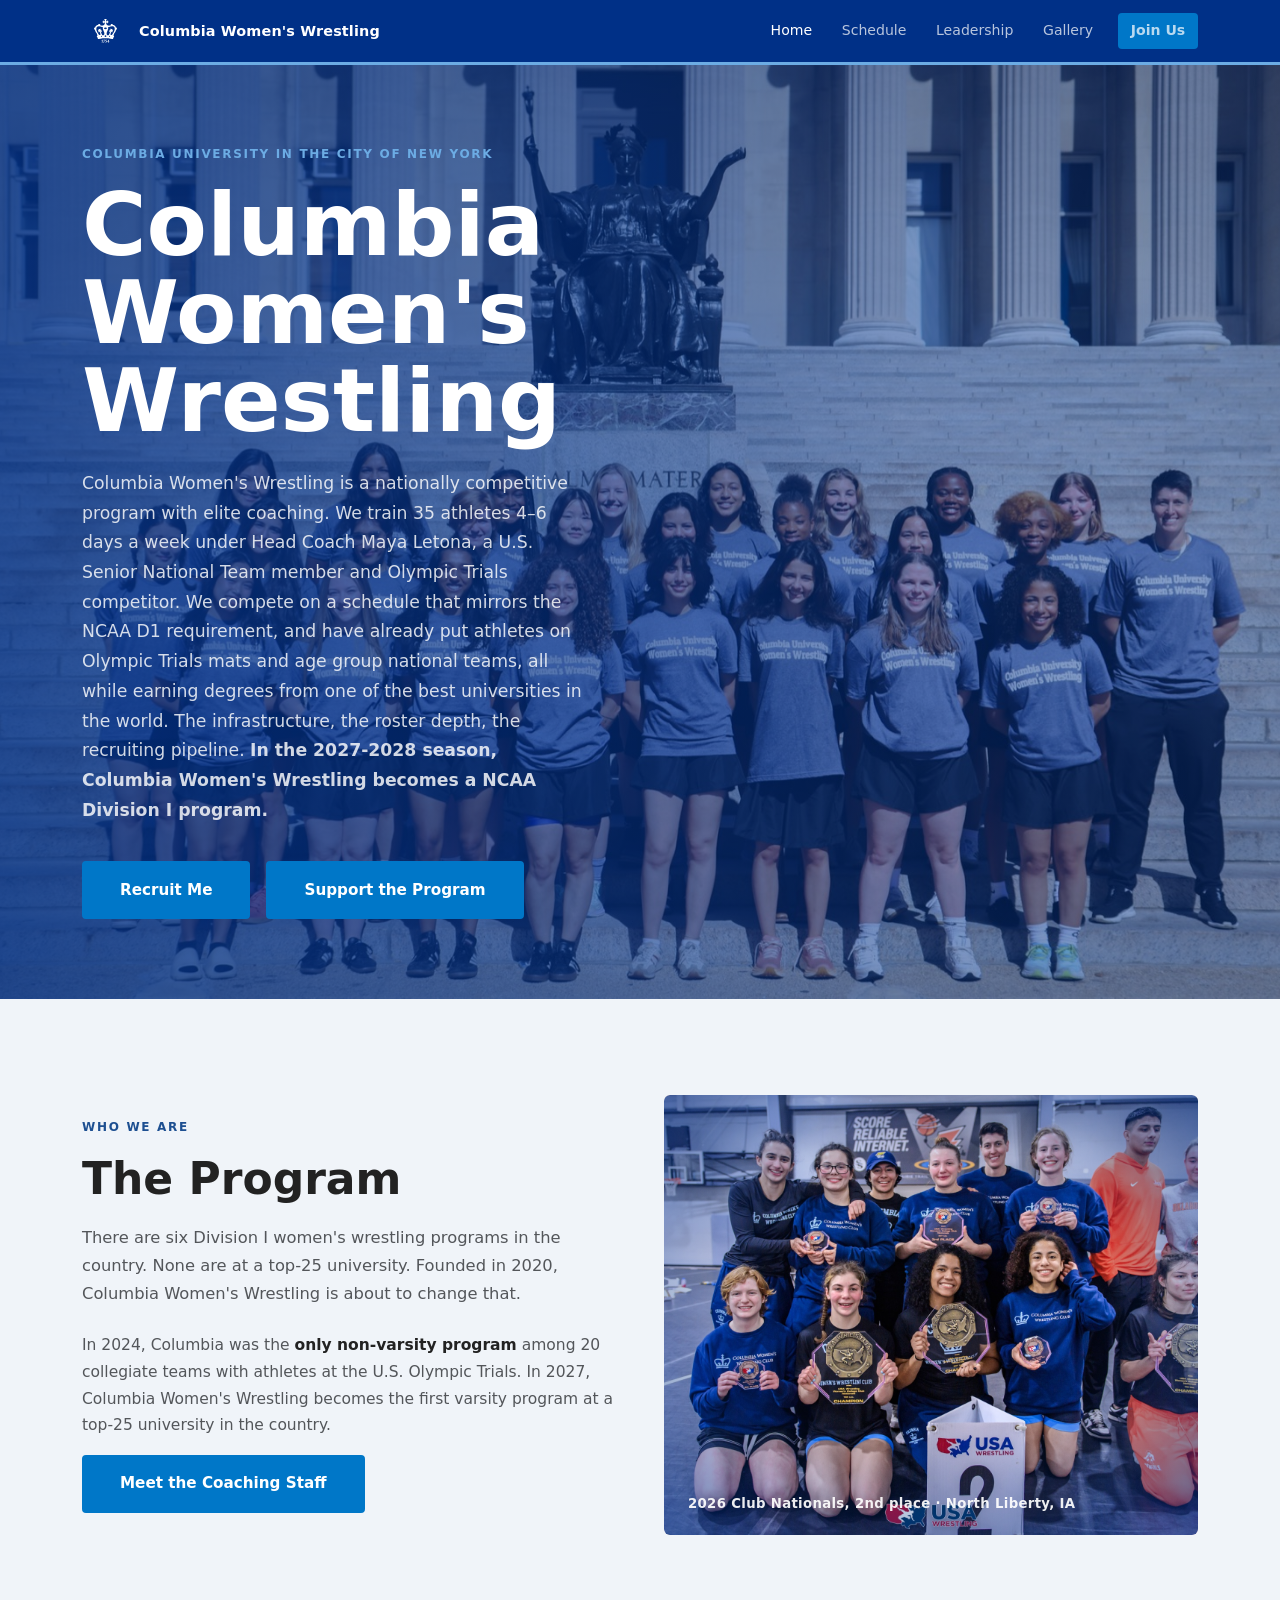
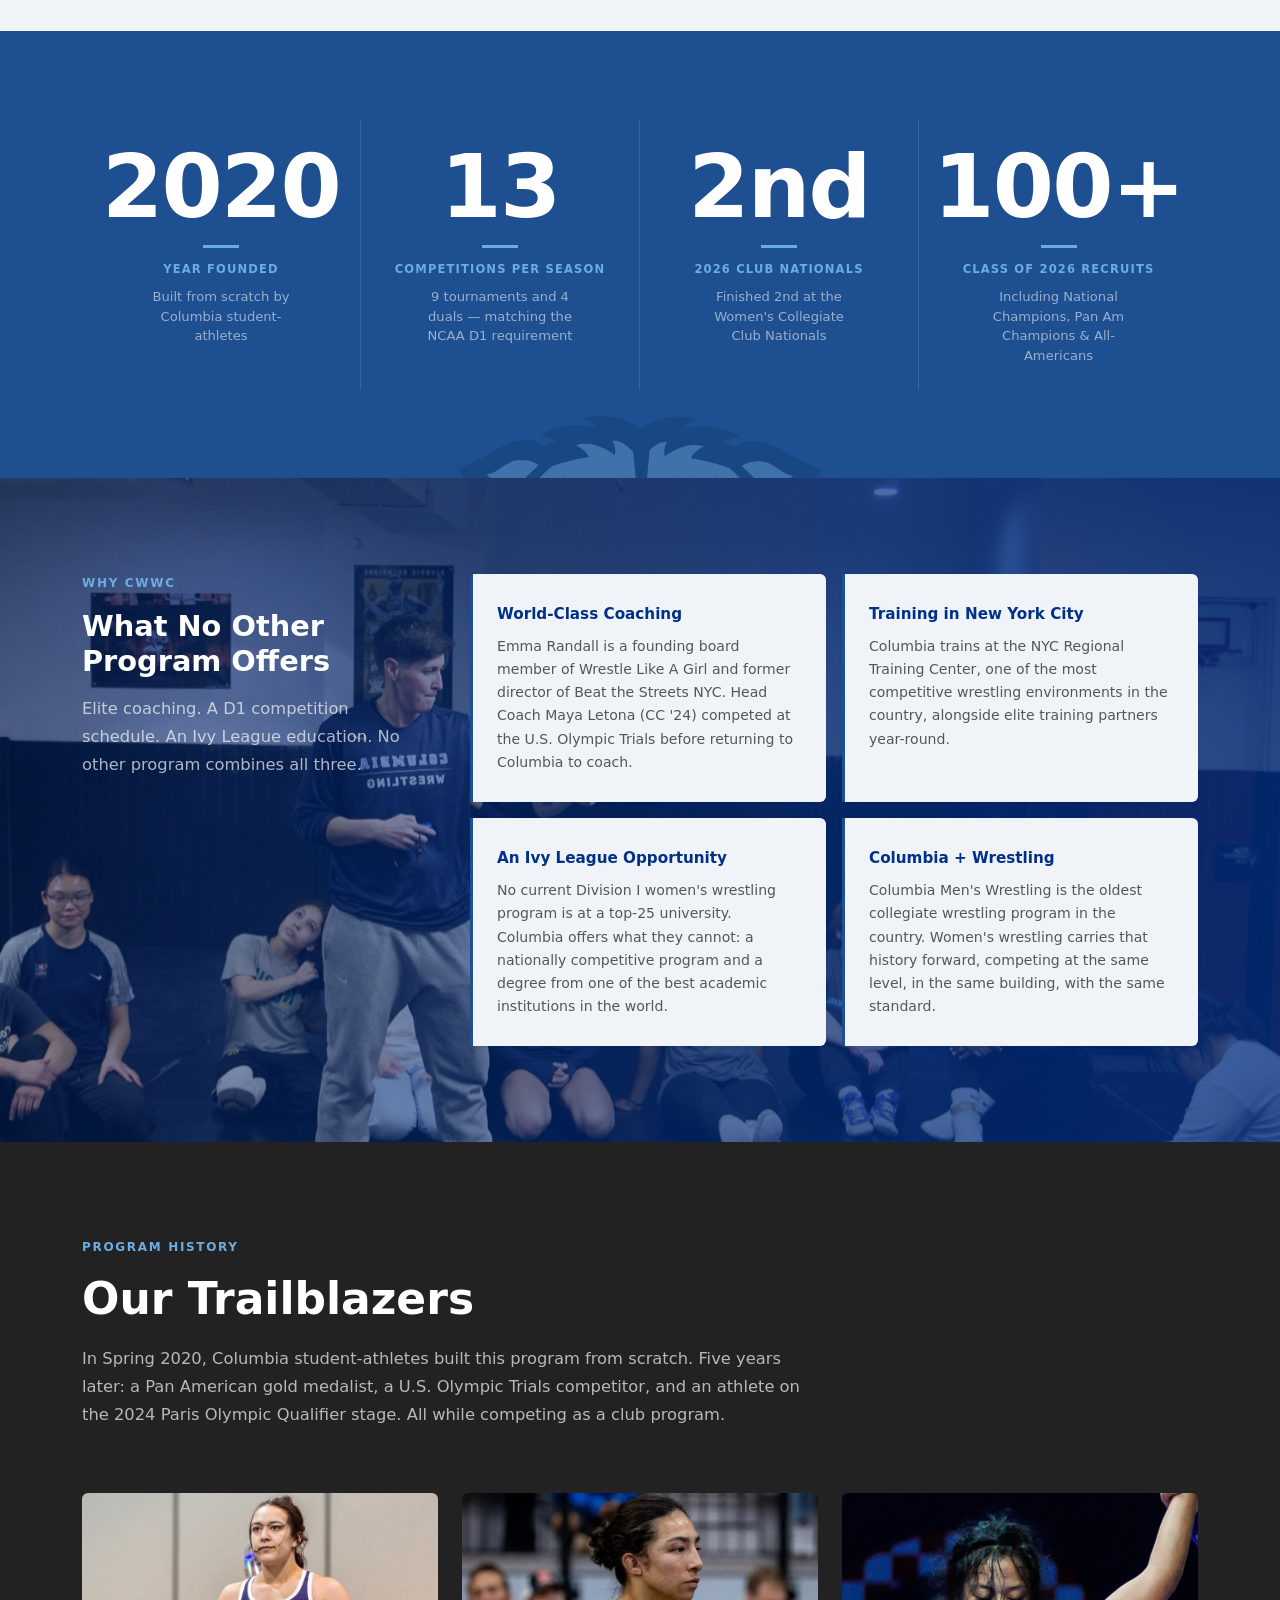
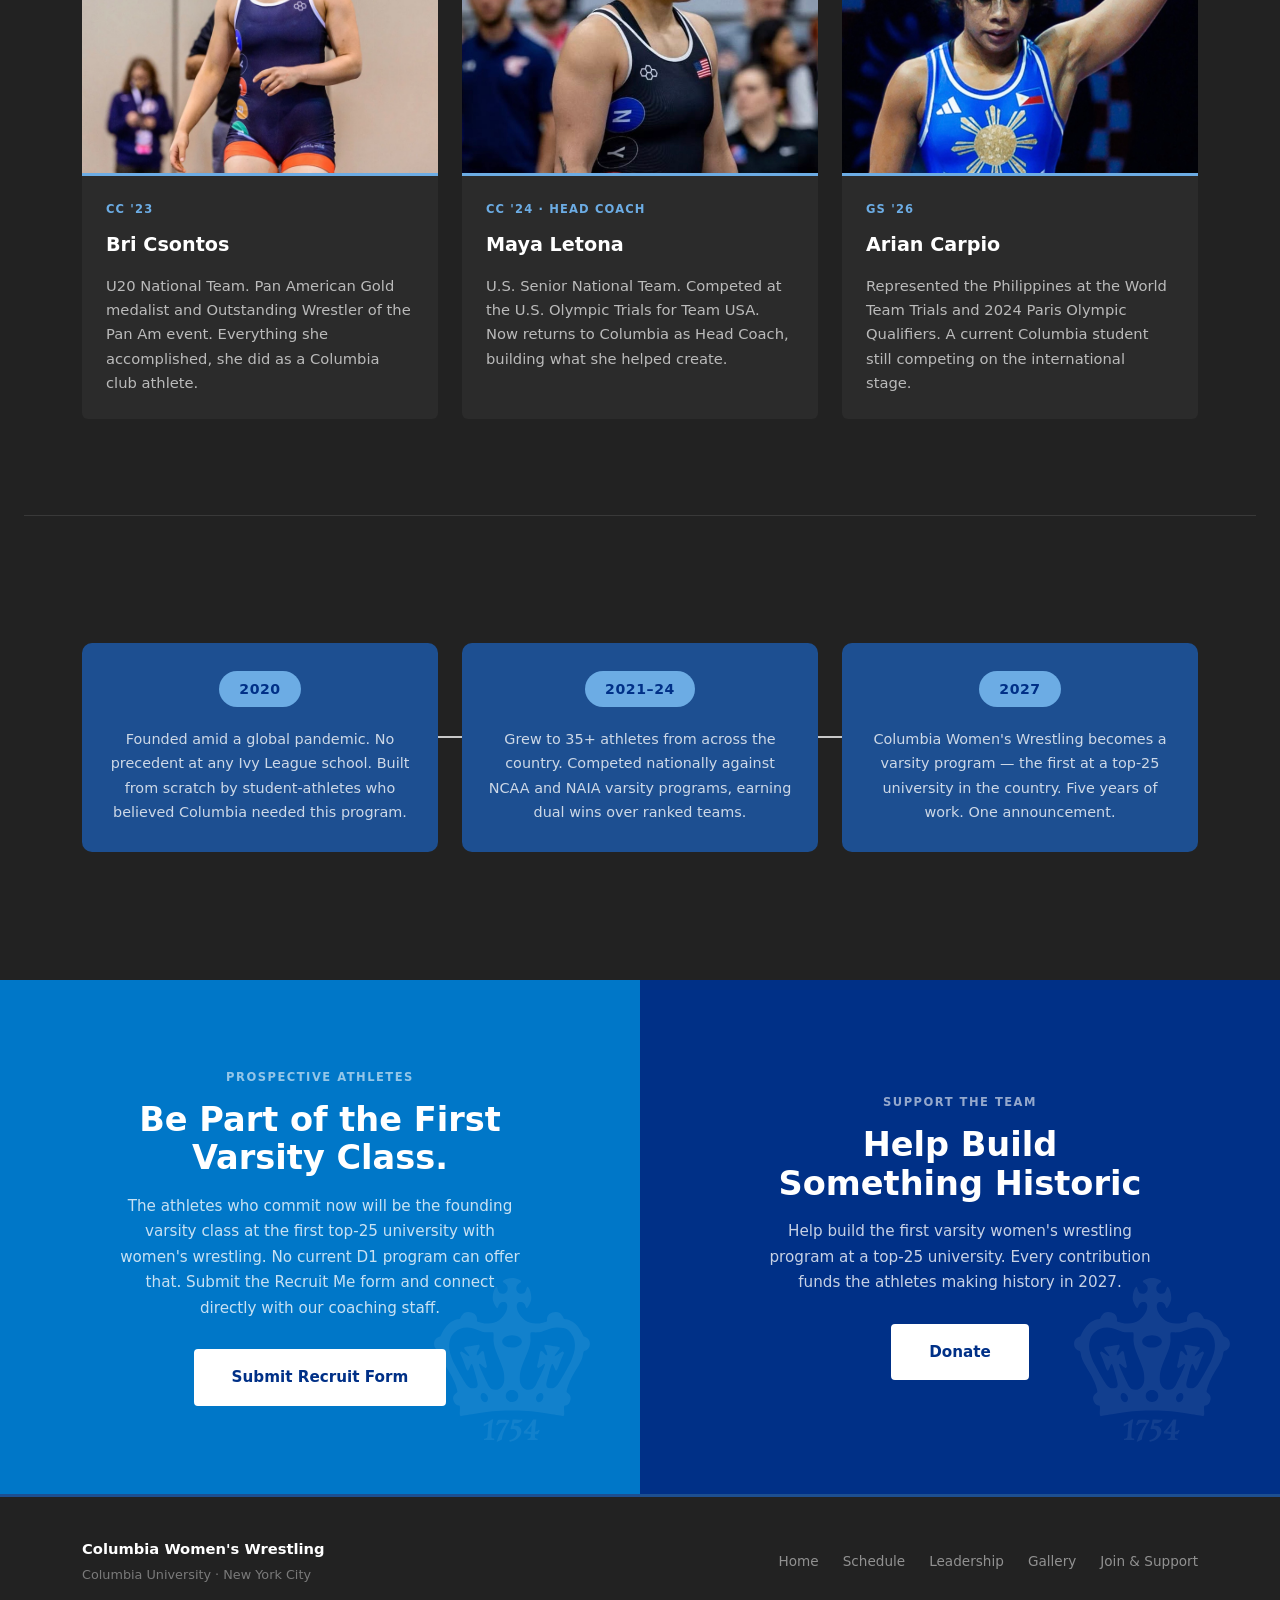
==== commit e477a138: "Redesign leadership and schedule pages" ====
--- a/index.html
+++ b/index.html
@@ -44,7 +44,7 @@
           <span class="eyebrow">Columbia University In The City Of New York </span>
           <h1 class="hero-title">Columbia<br>Women's Wrestling</h1>
           <p class="hero-sub">
-            Columbia Women's Wrestling is a nationally competitive program with elite coaching. We train 35 athletes 4–6 days a week under Head Coach Emma Randall, one of fewer than 100 USA Wrestling Gold-certified coaches in the country. We compete on a schedule that mirrors the NCAA D1 requirement, and have already put athletes on Olympic Trials mats and age group national teams, all while earning degrees from one of the best universities in the world. The infrastructure, the roster depth, the recruiting pipeline. <strong>In the 2027-2028 season, Columbia Women's Wrestling becomes a NCAA Division I program.</strong>
+            Columbia Women's Wrestling is a nationally competitive program with elite coaching. We train 35 athletes 4–6 days a week under Head Coach Maya Letona, a U.S. Senior National Team member and Olympic Trials competitor. We compete on a schedule that mirrors the NCAA D1 requirement, and have already put athletes on Olympic Trials mats and age group national teams, all while earning degrees from one of the best universities in the world. The infrastructure, the roster depth, the recruiting pipeline. <strong>In the 2027-2028 season, Columbia Women's Wrestling becomes a NCAA Division I program.</strong>
           </p>
           <div class="d-flex flex-wrap gap-3">
             <a href="join.html" class="btn-hero-primary">Recruit Me</a>
@@ -138,7 +138,7 @@
               <div class="pillar">
                 <div class="pillar-title">World-Class Coaching</div>
                 <p class="pillar-text">
-                  Emma Randall is a founding board member of Wrestle Like A Girl and former director of Beat the Streets NYC. Fellow Head Coach Maya Letona (CC '24) competed at the U.S. Olympic Trials before returning to Columbia to coach.
+                  Emma Randall is a founding board member of Wrestle Like A Girl and former director of Beat the Streets NYC. Head Coach Maya Letona (CC '24) competed at the U.S. Olympic Trials before returning to Columbia to coach.
                 </p>
               </div>
             </div>
--- a/css/style.css
+++ b/css/style.css
@@ -267,6 +267,8 @@
 }
 
 .section-light  { background-color: var(--white); }
+.section-blue-tint { background-color: #DCEBF9; }
+.section-divider    { border-top: 4px solid var(--blue-primary); }
 .section-tint   { background-color: var(--neutral-bg); }
 .section-soft   { background-color: #f0f4f9; }
 .section-dark   { background-color: var(--neutral-dark); }
@@ -842,7 +844,7 @@
 
 .staff-photo-wrap {
   width: 100%;
-  height: 260px;
+  height: 460px;
   overflow: hidden;
   background: var(--neutral-bg);
   flex-shrink: 0;
@@ -861,21 +863,67 @@
   flex: 1;
 }
 
+.subsection-label {
+  display: block;
+  font-size: 1.4rem;
+  font-weight: 800;
+  letter-spacing: normal;
+  text-transform: none;
+  color: var(--blue-primary);
+  margin-bottom: 1rem;
+}
+
+.staff-card--featured {
+  flex-direction: row;
+  align-items: stretch;
+}
+
+.staff-card--featured .staff-photo-wrap {
+  width: 460px;
+  height: 330px;
+}
+
+.staff-card--featured .staff-info {
+  display: flex;
+  flex-direction: column;
+  justify-content: center;
+  padding: 2.5rem 3rem;
+}
+
+.staff-card--featured .person-detail {
+  font-size: 1.1rem;
+  font-weight: 700;
+  color: var(--blue-primary);
+  margin-top: 0.1rem;
+  margin-bottom: 1rem;
+}
+
+@media (max-width: 767px) {
+  .staff-card--featured {
+    flex-direction: column;
+  }
+
+  .staff-card--featured .staff-photo-wrap {
+    width: 100%;
+    height: 340px;
+  }
+}
+
 .staff-name {
-  font-size: 1.35rem;
+  font-size: 1.65rem;
   font-weight: 800;
   color: var(--neutral-dark);
-  margin-bottom: 0.2rem;
+  margin-bottom: 0.85rem;
 }
 
 .staff-title {
   font-size: 0.75rem;
-  font-weight: 700;
+  font-weight: 800;
   letter-spacing: 0.1em;
   text-transform: uppercase;
   color: var(--blue-primary);
   display: block;
-  margin-bottom: 1rem;
+  margin-bottom: 0.4rem;
 }
 
 .staff-bio {
@@ -885,29 +933,39 @@
   margin-bottom: 0.75rem;
 }
 
-.staff-email {
-  font-size: 0.85rem;
-  color: var(--blue-mid);
-  text-decoration: none;
-  margin-top: 0.25rem;
-  display: inline-block;
-}
-
-.staff-email:hover {
-  text-decoration: underline;
-  color: var(--blue-primary);
-}
-
-.captain-card {
-  padding: 1.5rem 1.75rem;
+.captain-card,
+.person-card {
   background: var(--white);
   border-radius: 6px;
+  overflow: hidden;
   border-top: 3px solid var(--blue-light);
   box-shadow: 0 1px 6px rgba(0,0,0,0.05);
+  height: 100%;
+  display: flex;
+  flex-direction: column;
+}
+
+.person-photo-wrap {
+  width: 100%;
+  height: 340px;
+  overflow: hidden;
+  background: var(--neutral-bg);
+  flex-shrink: 0;
+}
+
+.person-photo-wrap img {
+  width: 100%;
+  height: 100%;
+  object-fit: cover;
+  object-position: center top;
+}
+
+.person-info {
+  padding: 1.25rem 1.5rem;
 }
 
 .captain-name {
-  font-size: 1.1rem;
+  font-size: 1.35rem;
   font-weight: 800;
   color: var(--neutral-dark);
   margin-bottom: 0.2rem;
@@ -915,179 +973,200 @@
 
 .captain-role {
   font-size: 0.75rem;
+  font-weight: 800;
+  letter-spacing: 0.1em;
+  text-transform: uppercase;
+  color: var(--blue-primary);
+  margin-bottom: 0.3rem;
+}
+
+.person-detail {
+  font-size: 0.85rem;
+  color: var(--neutral-mid);
+  margin-top: 0.4rem;
+}
+
+
+/* ─── SCHEDULE PAGE — HEADER STATS ───────────────────── */
+
+.page-header--schedule .page-header-sub {
+  font-size: 1.15rem;
+}
+
+.schedule-header-stats {
+  display: flex;
+  flex-wrap: wrap;
+  gap: 2.5rem;
+  margin-top: 2rem;
+  padding-top: 1.5rem;
+  border-top: 1px solid rgba(255,255,255,0.15);
+}
+
+.schedule-header-stat {
+  display: flex;
+  align-items: baseline;
+  gap: 0.6rem;
+}
+
+.schedule-header-stat-number {
+  font-size: 2.5rem;
+  font-weight: 900;
+  color: var(--white);
+  line-height: 1;
+}
+
+.schedule-header-stat-label {
+  font-size: 0.95rem;
+  font-weight: 600;
+  color: rgba(255,255,255,0.65);
+}
+
+.schedule-header-note {
+  font-size: 1rem;
+  color: rgba(255,255,255,0.55);
+  margin: 1rem 0 0;
+}
+
+.schedule-header-note a {
+  color: var(--blue-light);
+  font-weight: 600;
+  text-decoration: none;
+}
+
+.schedule-header-note a:hover {
+  text-decoration: underline;
+}
+
+/* ─── SCHEDULE PAGE — SEASON LIST ────────────────────── */
+
+.schedule-season-heading {
+  display: block;
+  font-size: 1.3rem;
   font-weight: 700;
   letter-spacing: 0.1em;
   text-transform: uppercase;
   color: var(--blue-primary);
-}
-
-.board-list {
-  border-top: 1px solid var(--neutral-light);
-}
-
-.board-item {
-  display: flex;
-  gap: 1.5rem;
-  align-items: baseline;
-  padding: 0.9rem 0;
+  padding-bottom: 0.75rem;
+  border-bottom: 2px solid var(--blue-primary);
+  margin: 3rem 0 0;
+}
+
+.schedule-season-heading:first-child {
+  margin-top: 2.5rem;
+}
+
+.schedule-row {
+  display: flex;
+  align-items: center;
+  gap: 1.75rem;
+  padding: 1.4rem 0;
   border-bottom: 1px solid var(--neutral-light);
 }
 
-.board-role {
-  font-size: 0.72rem;
+.schedule-row-date {
+  flex: 0 0 90px;
+  display: flex;
+  flex-direction: column;
+  gap: 0.1rem;
+}
+
+.schedule-row-date-month {
+  font-size: 0.9rem;
   font-weight: 700;
-  letter-spacing: 0.1em;
+  letter-spacing: 0.08em;
   text-transform: uppercase;
   color: var(--blue-primary);
-  min-width: 130px;
-  flex-shrink: 0;
-}
-
-.board-name {
-  font-size: 0.97rem;
+}
+
+.schedule-row-date-day {
+  font-size: 1.9rem;
+  font-weight: 900;
+  line-height: 1;
+  color: var(--neutral-dark);
+}
+
+.schedule-row-main {
+  flex: 1;
+  min-width: 0;
+}
+
+.schedule-row-top {
+  display: flex;
+  flex-wrap: wrap;
+  align-items: center;
+  gap: 0.85rem;
+}
+
+.schedule-row-event {
+  font-size: 1.35rem;
+  font-weight: 800;
+  line-height: 1.15;
+  color: var(--neutral-dark);
+}
+
+.schedule-row-location {
+  flex: 0 0 260px;
+  text-align: right;
+  font-size: 0.95rem;
   font-weight: 600;
-  color: var(--neutral-dark);
-}
-
-@media (max-width: 575px) {
-  .board-item {
+  color: var(--neutral-mid);
+  line-height: 1.4;
+}
+
+.schedule-row--featured {
+  background: rgba(29, 79, 145, 0.05);
+  border-left: 4px solid var(--blue-primary);
+  padding-left: 1.1rem;
+}
+
+.schedule-row--featured .schedule-row-event {
+  font-size: 1.55rem;
+  color: var(--blue-primary);
+}
+
+.schedule-row--featured .schedule-row-date-day {
+  color: var(--blue-primary);
+}
+
+@media (max-width: 650px) {
+  .schedule-row {
+    flex-wrap: wrap;
+    align-items: flex-start;
+  }
+
+  .schedule-row-location {
+    flex: 0 0 100%;
+    text-align: left;
+    order: 3;
+    margin-left: calc(90px + 1.75rem);
+    margin-top: 0.3rem;
+  }
+}
+
+@media (max-width: 480px) {
+  .schedule-row {
     flex-direction: column;
-    gap: 0.2rem;
-  }
-  .board-role {
-    min-width: 0;
-  }
-}
-
-/* ─── SCHEDULE PAGE ──────────────────────────────────── */
-
-.schedule-pending {
-  margin-top: 2rem;
-  background-color: var(--neutral-bg);
-  border: 2px solid var(--neutral-light);
-  border-radius: 8px;
-  padding: 2.5rem;
-  text-align: center;
-}
-
-.schedule-pending-label {
-  font-size: 0.72rem;
-  font-weight: 700;
-  letter-spacing: 0.13em;
-  text-transform: uppercase;
-  color: var(--blue-primary);
-  display: block;
-  margin-bottom: 0.75rem;
-}
-
-.schedule-pending-text {
-  font-size: 1.35rem;
-  font-weight: 700;
-  color: var(--neutral-mid);
-  margin-bottom: 1.75rem;
-}
-
-.schedule-format-card {
-  background-color: var(--blue-dark);
-  border-radius: 8px;
-  padding: 2.5rem 2rem;
-  height: 100%;
-}
-
-.schedule-format-item {
-  display: flex;
-  align-items: baseline;
-  gap: 1rem;
-  padding: 1rem 0;
-  border-bottom: 1px solid rgba(255,255,255,0.1);
-}
-
-.schedule-format-item:last-of-type {
-  border-bottom: none;
-}
-
-.schedule-format-number {
-  font-size: 2.5rem;
-  font-weight: 900;
-  color: var(--white);
-  line-height: 1;
-  min-width: 3rem;
-}
-
-.schedule-format-label {
-  font-size: 0.88rem;
-  font-weight: 600;
-  color: rgba(255,255,255,0.68);
-  line-height: 1.4;
-}
-
-.schedule-format-note {
-  font-size: 0.82rem;
-  color: rgba(255,255,255,0.45);
-  line-height: 1.6;
-  margin: 1.5rem 0 0;
-}
-
-/* ─── SCHEDULE PAGE — RESULTS TABLE ─────────────────── */
-
-.schedule-season-block {
-  margin-bottom: 2.5rem;
-}
-
-.schedule-season-label {
-  display: block;
-  font-size: 0.72rem;
-  font-weight: 700;
-  letter-spacing: 0.1em;
-  text-transform: uppercase;
-  color: var(--blue-primary);
-  padding-bottom: 0.5rem;
-  border-bottom: 2px solid var(--blue-primary);
-  margin-bottom: 0;
-}
-
-.schedule-table {
-  width: 100%;
-  border-collapse: collapse;
-}
-
-.schedule-table tr {
-  border-bottom: 1px solid var(--neutral-light);
-}
-
-.schedule-table tr:last-child {
-  border-bottom: none;
-}
-
-.schedule-table td {
-  padding: 0.8rem 0.6rem;
-  vertical-align: middle;
-}
-
-.schedule-td-date {
-  font-weight: 600;
-  color: var(--neutral-dark);
-  font-size: 0.83rem;
-  white-space: nowrap;
-  width: 120px;
-}
-
-.schedule-td-type {
-  width: 105px;
-}
-
-.schedule-td-event {
-  font-weight: 600;
-  font-size: 0.92rem;
-  color: var(--neutral-dark);
-}
-
-.schedule-td-location {
-  color: var(--neutral-mid);
-  font-size: 0.83rem;
-  white-space: nowrap;
-  text-align: right;
-}
+    align-items: flex-start;
+    gap: 0.35rem;
+  }
+
+  .schedule-row-date {
+    flex: none;
+    flex-direction: row;
+    align-items: baseline;
+    gap: 0.5rem;
+  }
+
+  .schedule-row-location {
+    margin-left: 0;
+  }
+
+  .schedule-row--featured {
+    padding-left: 0.9rem;
+  }
+}
+
+/* ─── SCHEDULE PAGE — EVENT TYPE BADGES ──────────────── */
 
 .schedule-badge {
   display: inline-block;
@@ -1123,10 +1202,6 @@
 .schedule-badge--event {
   background: rgba(83, 86, 90, 0.1);
   color: var(--neutral-mid);
-}
-
-@media (max-width: 575px) {
-  .schedule-td-location { display: none; }
 }
 
 /* ─── GALLERY PAGE ───────────────────────────────────── */
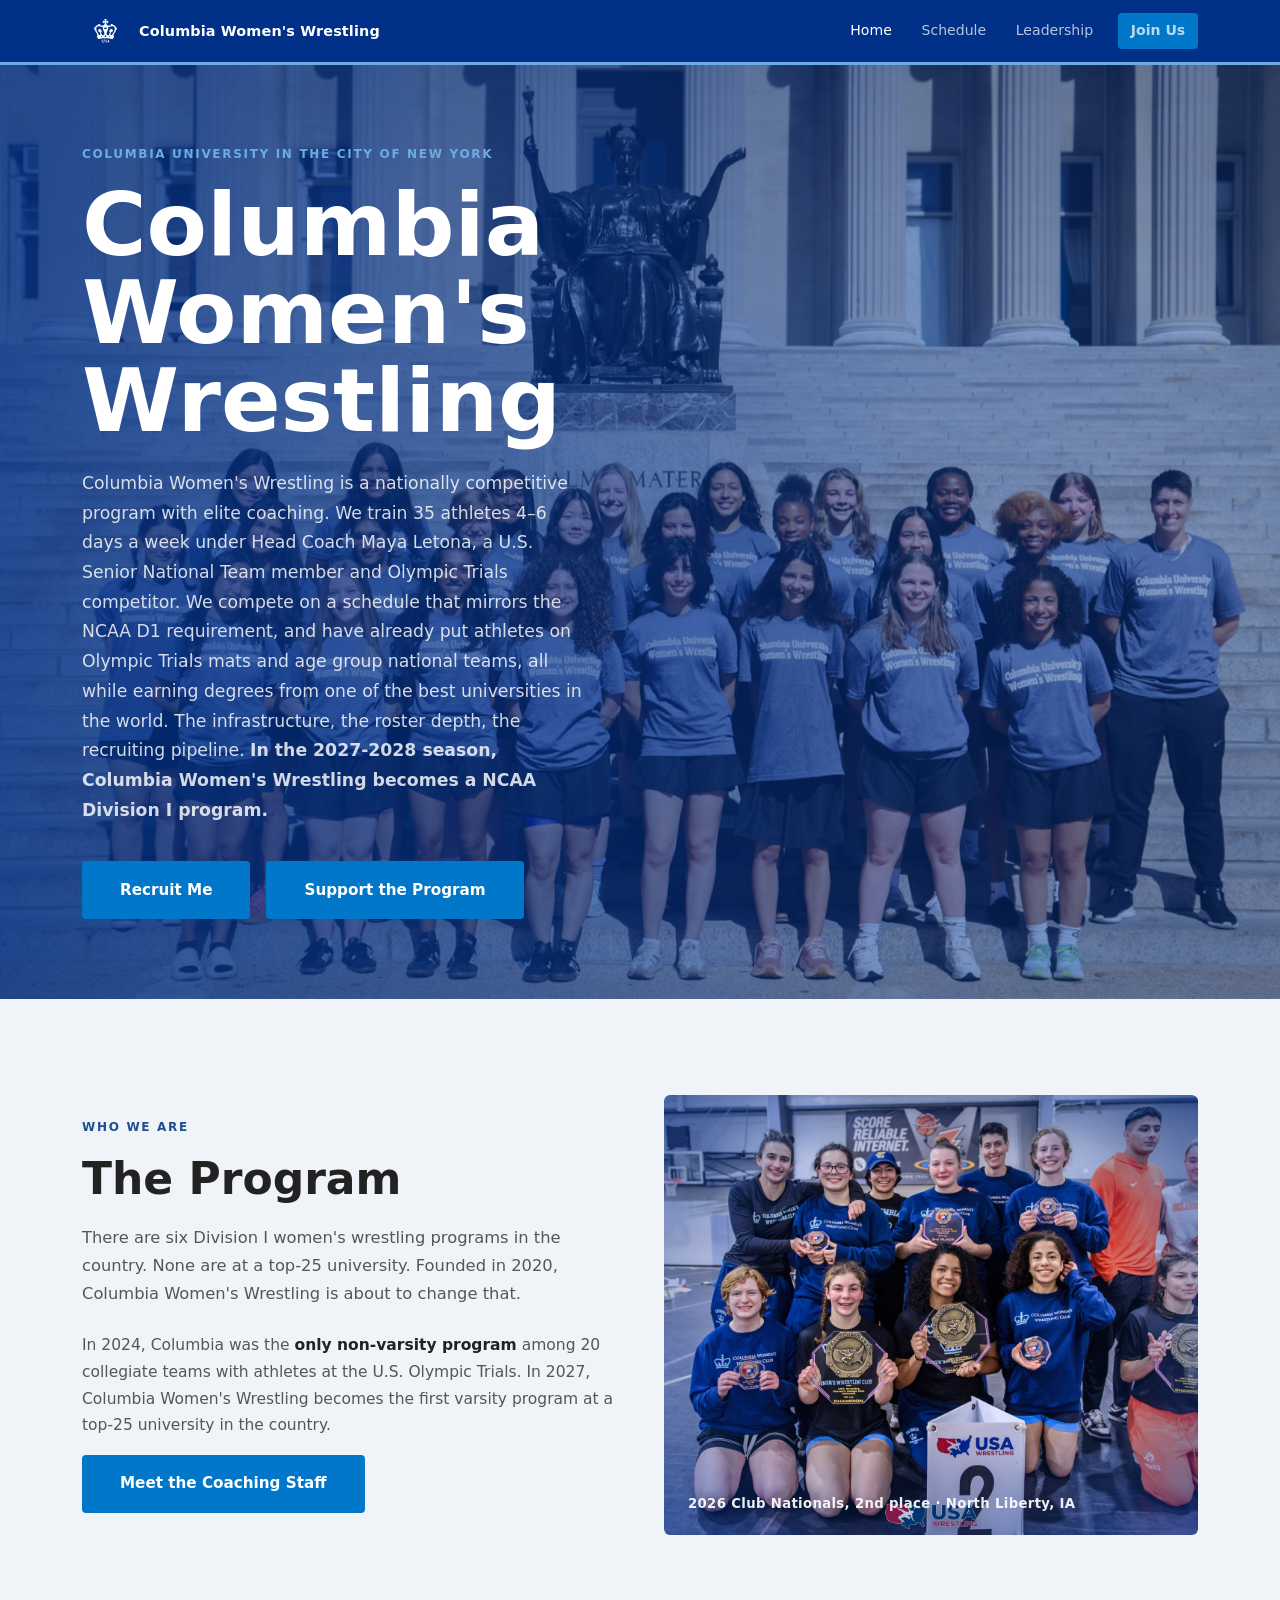
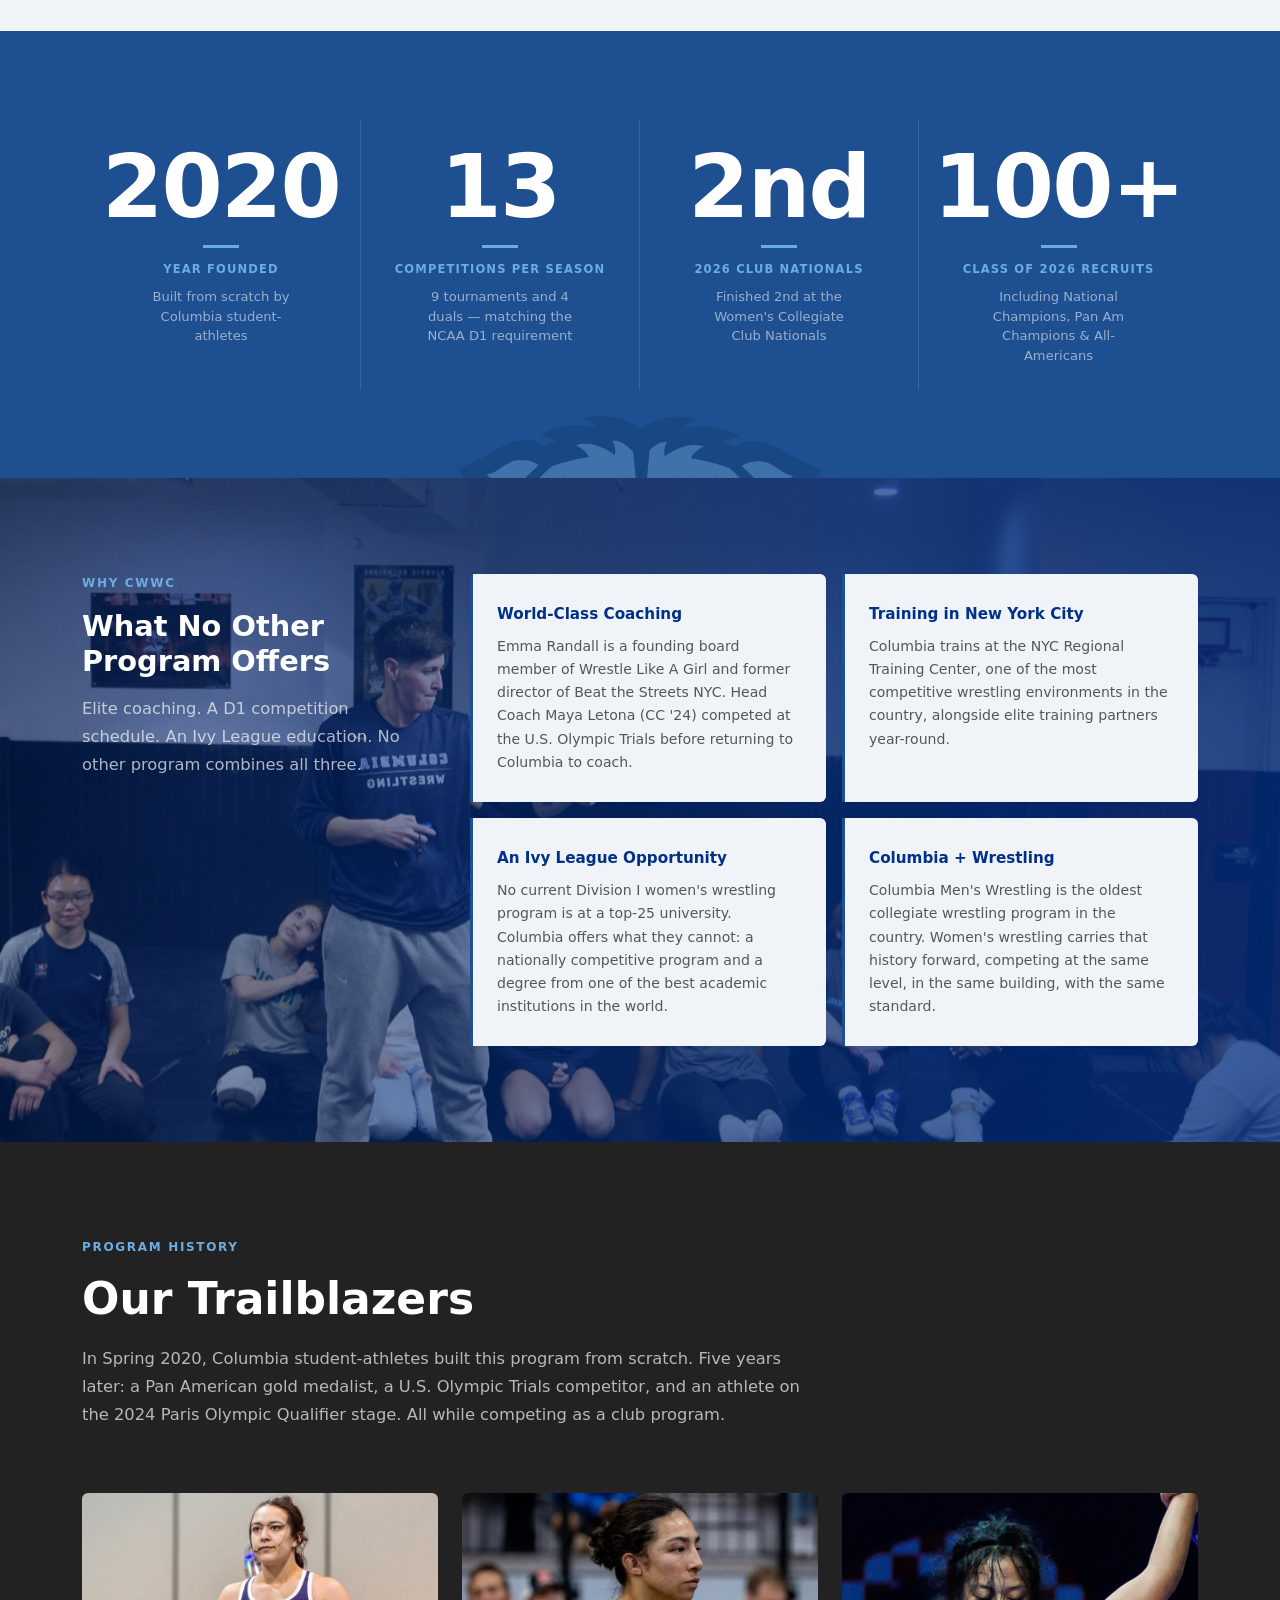
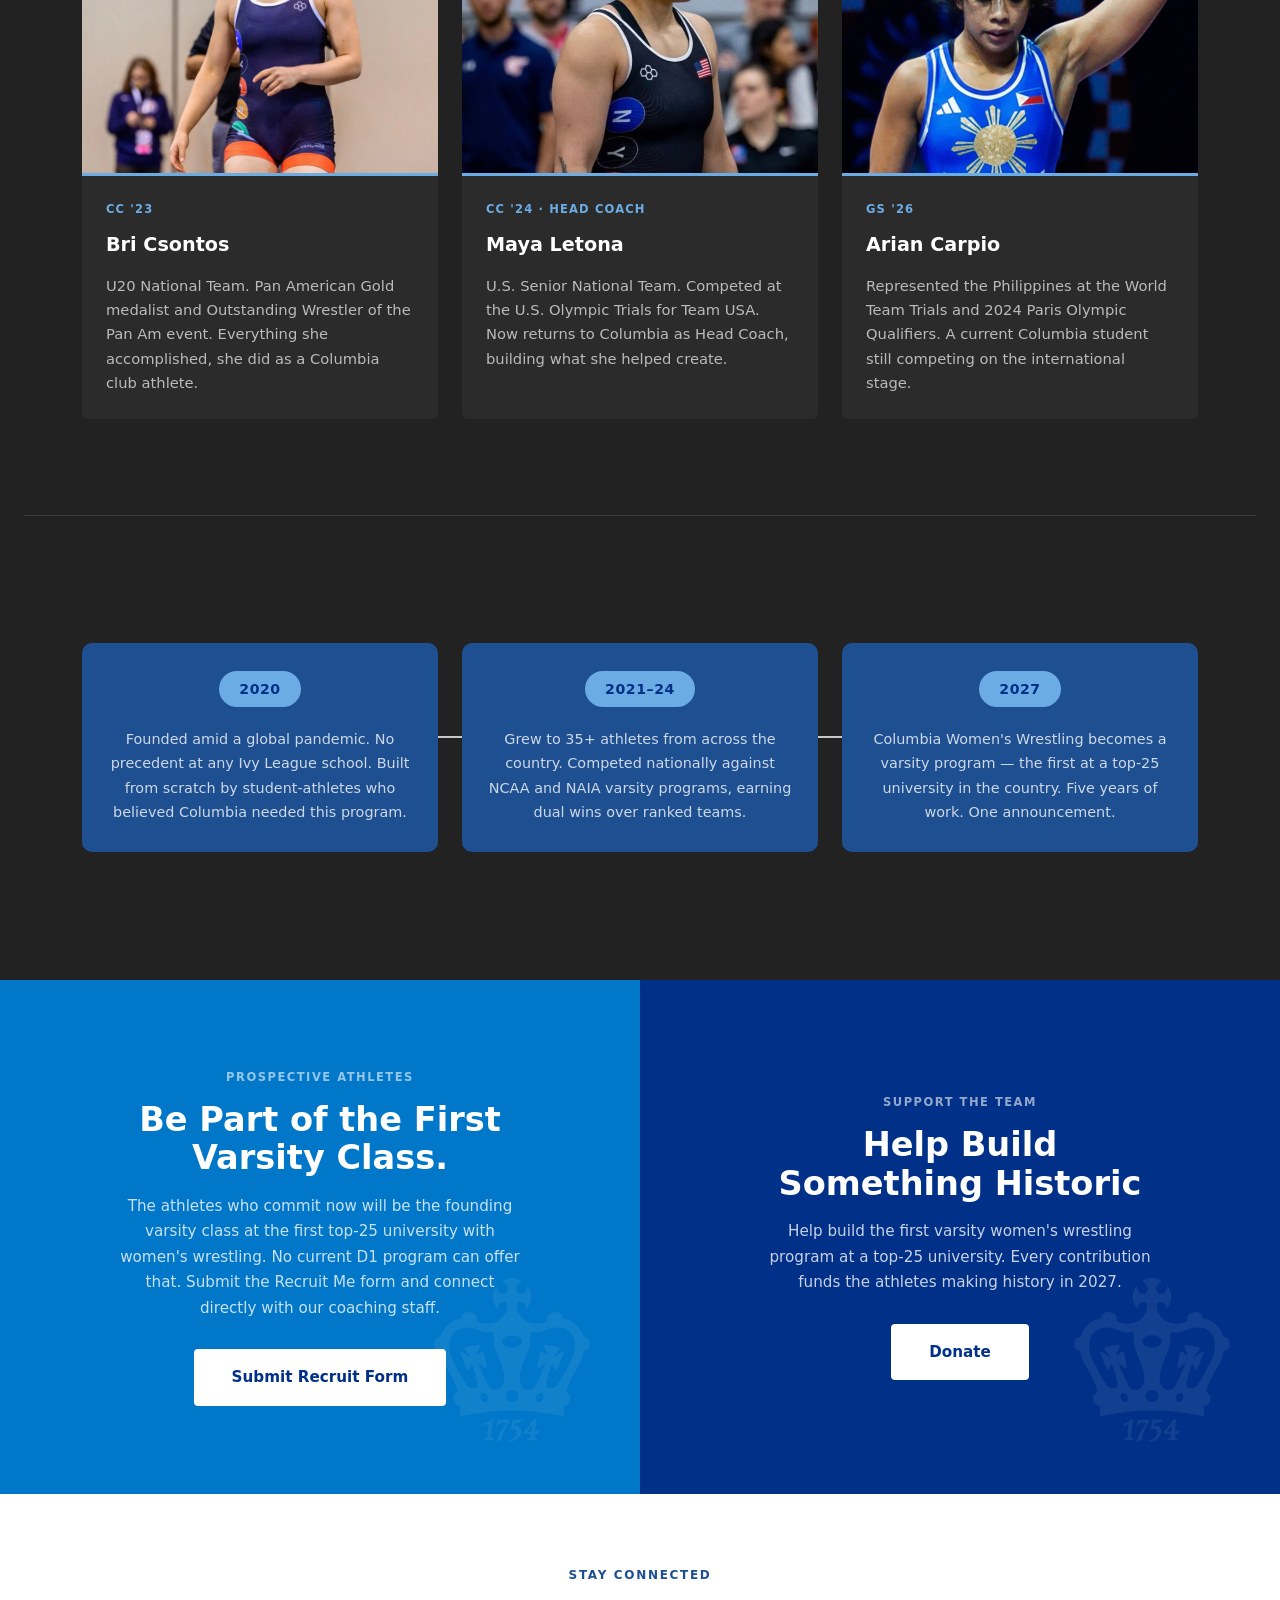
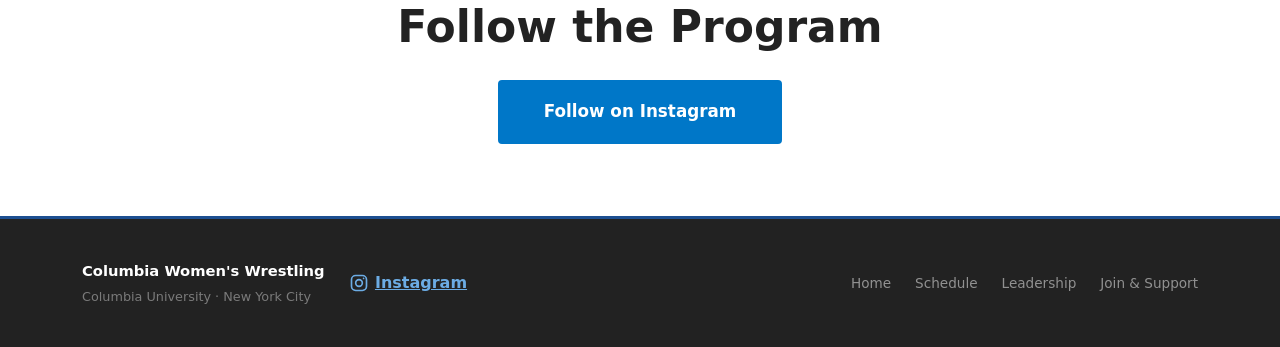
==== commit 4cac93b6: "Updated Join Me page, temporarily removed Gallery page, added Instagram to Hero and Footer" ====
--- a/index.html
+++ b/index.html
@@ -27,7 +27,6 @@
           <li class="nav-item"><a class="nav-link active" href="index.html">Home</a></li>
           <li class="nav-item"><a class="nav-link" href="schedule.html">Schedule</a></li>
           <li class="nav-item"><a class="nav-link" href="leadership.html">Leadership</a></li>
-          <li class="nav-item"><a class="nav-link" href="gallery.html">Gallery</a></li>
           <li class="nav-item ms-lg-2">
             <a class="nav-link nav-cta" href="join.html">Join Us</a>
           </li>
@@ -286,20 +285,37 @@
     </div>
   </div>
 
+  <!-- ─── FOLLOW ALONG ─────────────────────────────────── -->
+  <section class="section-light" style="padding:4.5rem 0; text-align:center;">
+    <div class="container">
+      <span class="eyebrow" style="color:var(--blue-primary);">Stay Connected</span>
+      <h2 class="section-heading" style="margin-bottom:1.75rem;">Follow the Program</h2>
+      <a href="https://www.instagram.com/culionswwr/" class="btn-hero-primary"
+         style="font-size:1.05rem; padding:1rem 2.75rem;" target="_blank" rel="noopener">
+        Follow on Instagram
+      </a>
+    </div>
+  </section>
+
   <!-- ─── FOOTER ────────────────────────────────────────── -->
   <footer class="site-footer">
     <div class="container">
       <div class="row align-items-center">
-        <div class="col-md-5">
-          <span class="footer-brand">Columbia Women's Wrestling</span>
-          <span class="footer-sub">Columbia University · New York City</span>
+        <div class="col-md-5 d-flex align-items-center gap-4">
+          <div>
+            <span class="footer-brand">Columbia Women's Wrestling</span>
+            <span class="footer-sub">Columbia University · New York City</span>
+          </div>
+          <a class="footer-social" href="https://www.instagram.com/culionswwr/" target="_blank" rel="noopener" aria-label="Instagram">
+            <svg viewBox="0 0 24 24" fill="none" stroke="currentColor" stroke-width="2" aria-hidden="true"><rect x="3" y="3" width="18" height="18" rx="5"/><circle cx="12" cy="12" r="4"/><circle cx="17.5" cy="6.5" r="1" fill="currentColor" stroke="none"/></svg>
+            Instagram
+          </a>
         </div>
         <div class="col-md-7">
           <ul class="footer-links">
             <li><a href="index.html">Home</a></li>
             <li><a href="schedule.html">Schedule</a></li>
             <li><a href="leadership.html">Leadership</a></li>
-            <li><a href="gallery.html">Gallery</a></li>
             <li><a href="join.html">Join &amp; Support</a></li>
           </ul>
         </div>
--- a/css/style.css
+++ b/css/style.css
@@ -748,6 +748,24 @@
   color: var(--blue-light);
 }
 
+.footer-social {
+  display: inline-flex;
+  align-items: center;
+  gap: 0.4rem;
+  color: var(--blue-light);
+  font-weight: 700;
+  transition: color 0.15s;
+}
+
+.footer-social:hover {
+  color: var(--white);
+}
+
+.footer-social svg {
+  width: 20px;
+  height: 20px;
+}
+
 /* ─── RESPONSIVE ─────────────────────────────────────── */
 
 @media (max-width: 991px) {
@@ -1288,7 +1306,6 @@
 .recruit-stat-row {
   display: flex;
   gap: 2.5rem;
-  margin-top: 2rem;
 }
 
 .recruit-stat-number {
@@ -1309,35 +1326,38 @@
   letter-spacing: 0.06em;
 }
 
-.recruit-form {
-  background: var(--neutral-bg);
+.donate-card {
+  background-color: var(--blue-dark);
+  border-radius: 8px;
+  padding: 2.5rem;
+  border-top: 3px solid var(--blue-light);
+  height: 100%;
+  display: flex;
+  flex-direction: column;
+  gap: 1.5rem;
+}
+
+.recruit-card {
+  background-color: #DCEBF9;
   border-radius: 8px;
   padding: 2.5rem;
   border-top: 3px solid var(--blue-primary);
-}
-
-.recruit-form .form-label {
-  font-weight: 600;
-  font-size: 0.85rem;
-  color: var(--neutral-dark);
-  margin-bottom: 0.35rem;
-}
-
-.recruit-form .required {
-  color: var(--blue-mid);
-}
-
-.recruit-form .form-control,
-.recruit-form .form-select {
-  border-color: var(--neutral-light);
-  font-size: 0.92rem;
-  padding: 0.55rem 0.85rem;
-}
-
-.recruit-form .form-control:focus,
-.recruit-form .form-select:focus {
-  border-color: var(--blue-mid);
-  box-shadow: 0 0 0 3px rgba(0, 119, 200, 0.12);
+  height: 100%;
+  display: flex;
+  flex-direction: column;
+  gap: 1.5rem;
+}
+
+.donate-card-text {
+  font-size: 0.95rem;
+  color: rgba(255,255,255,0.78);
+  line-height: 1.68;
+  margin: 0;
+}
+
+.donate-card .donate-steps {
+  max-width: none;
+  margin: 0;
 }
 
 .donate-steps {
@@ -1394,7 +1414,8 @@
     gap: 1.5rem;
   }
 
-  .recruit-form {
+  .donate-card,
+  .recruit-card {
     padding: 1.5rem;
   }
 
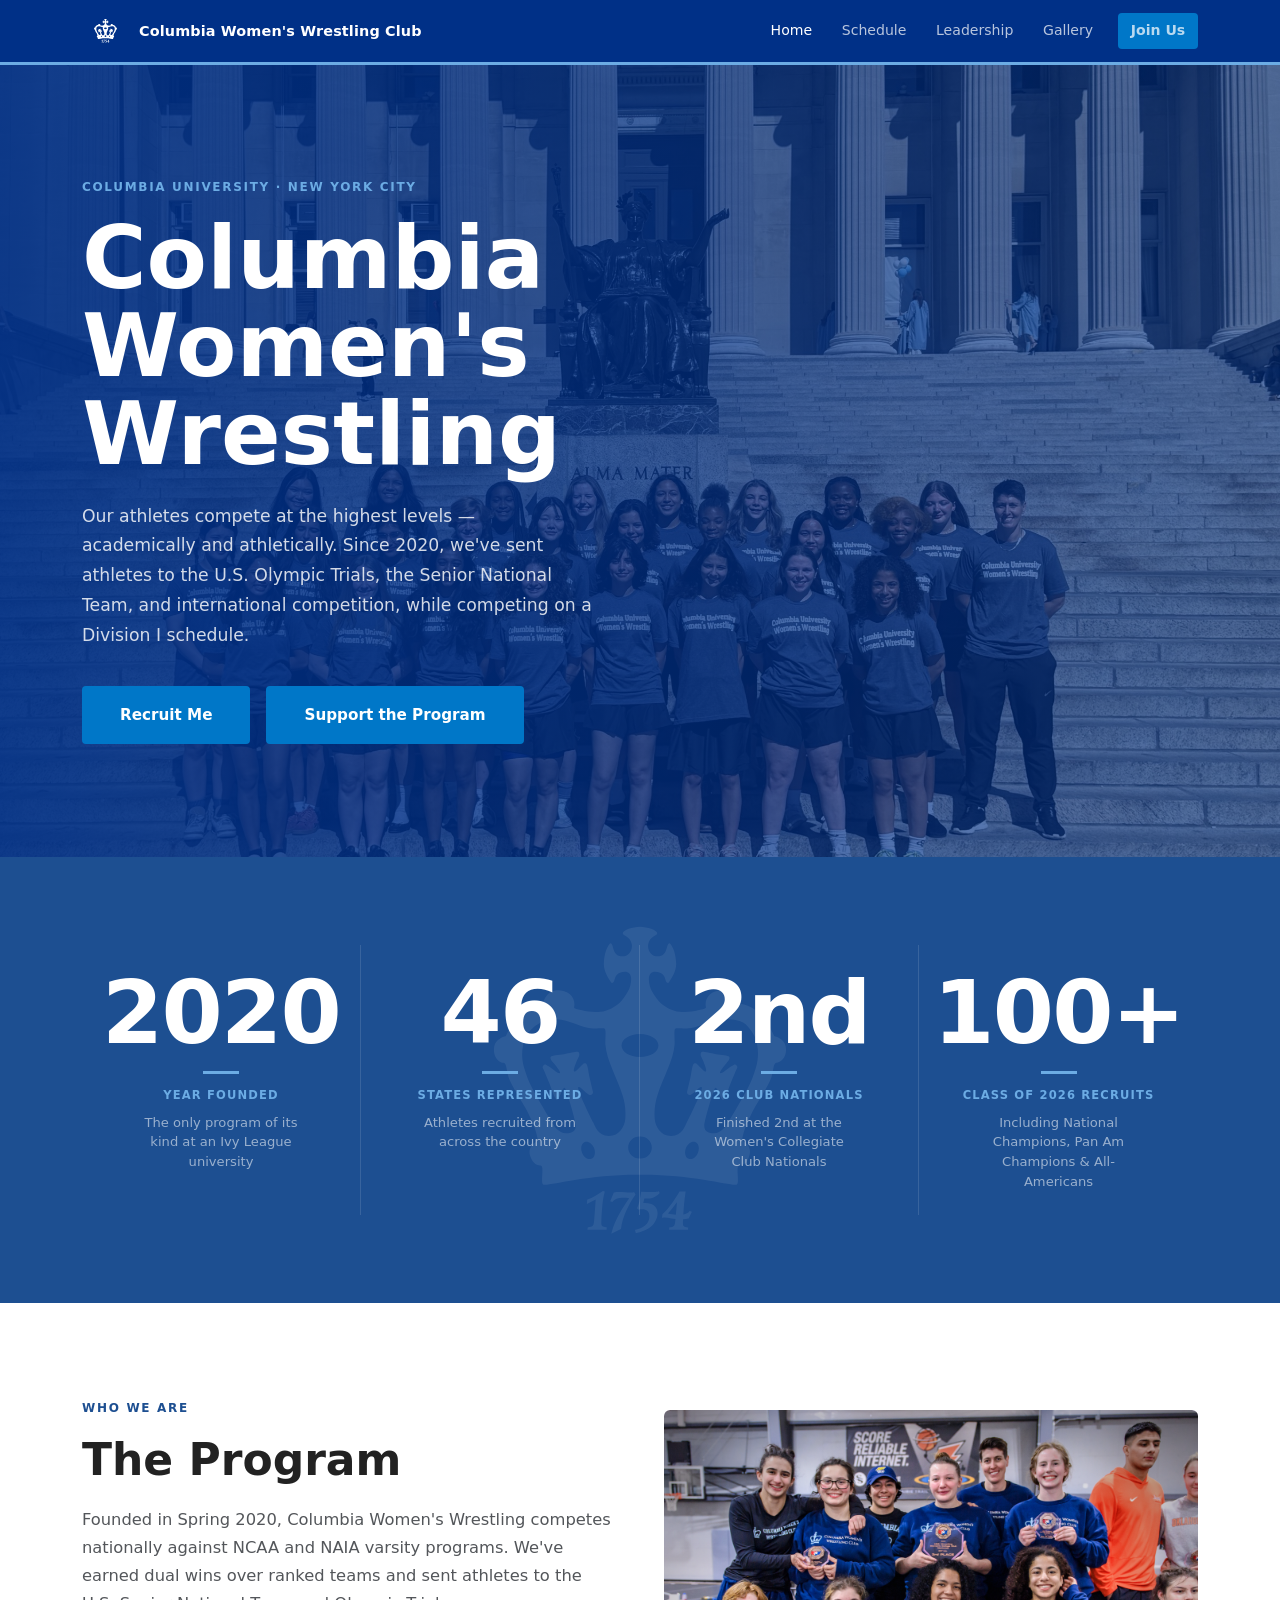
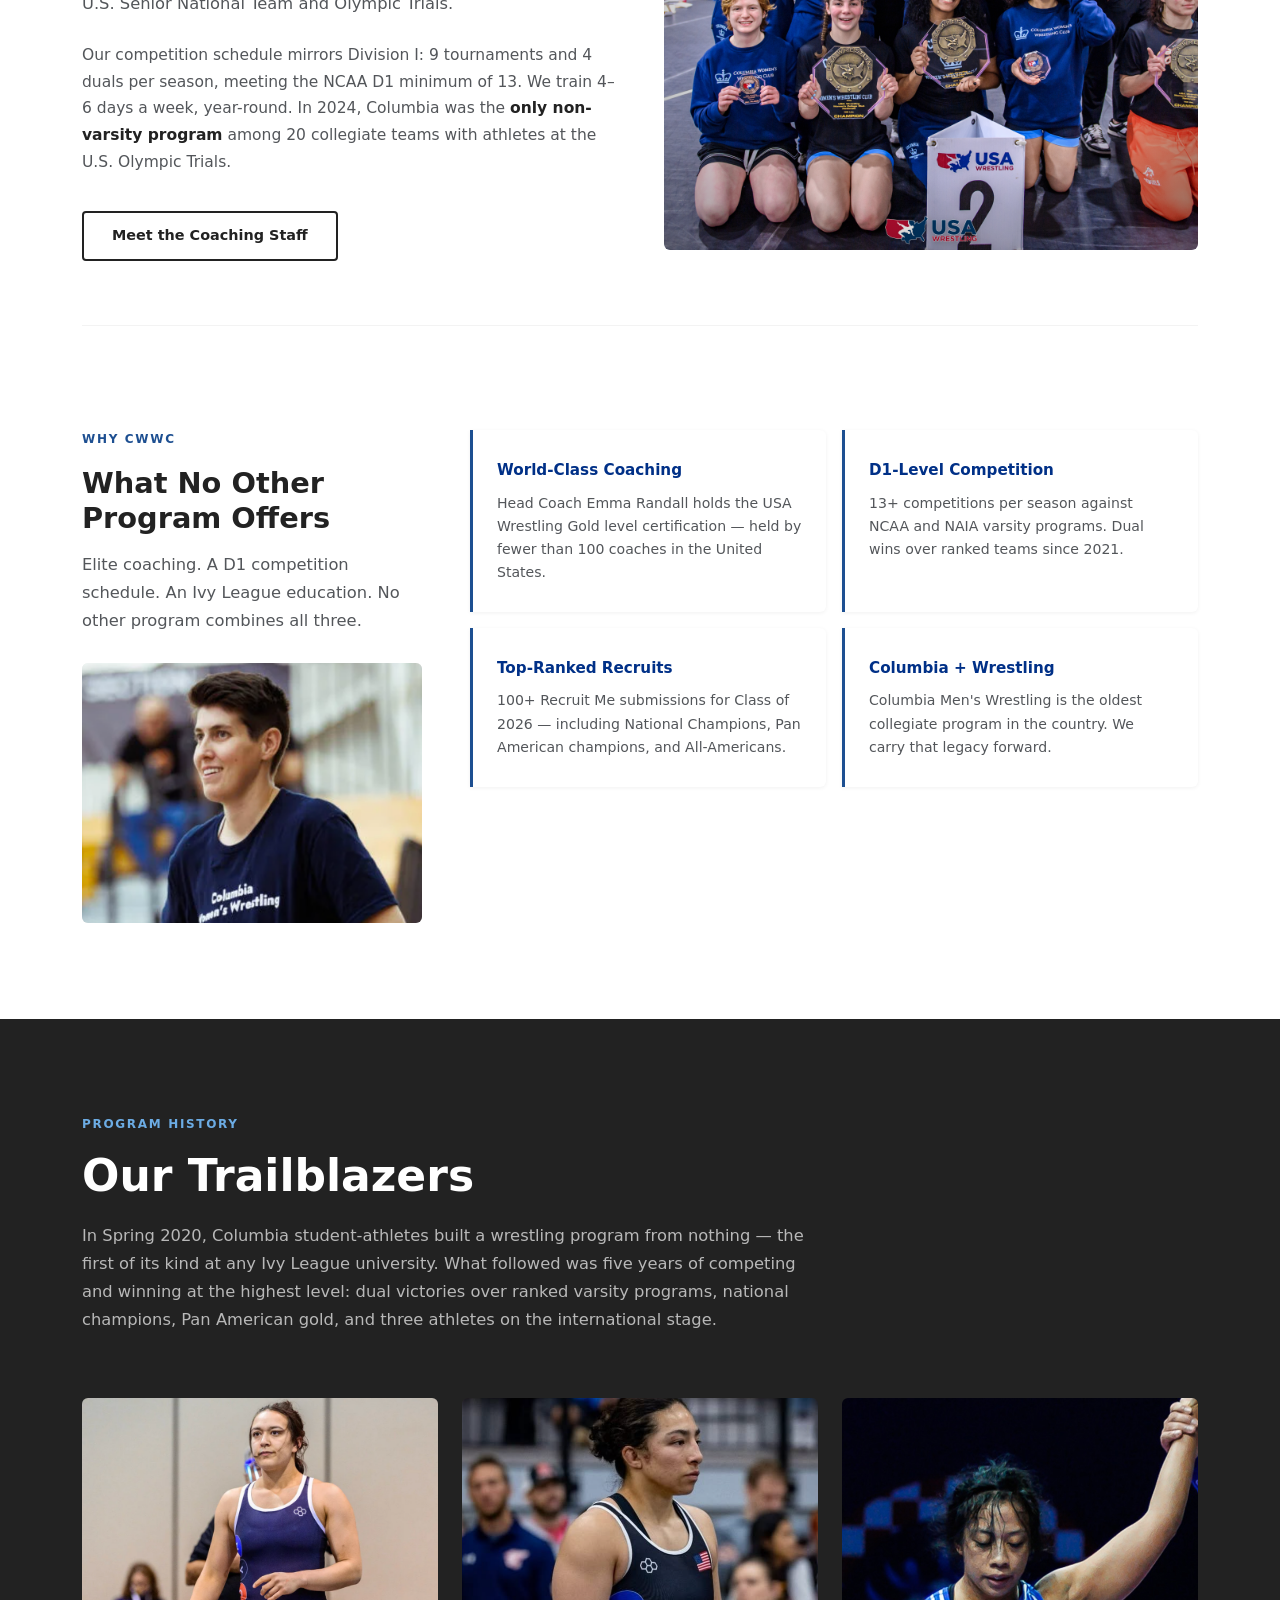
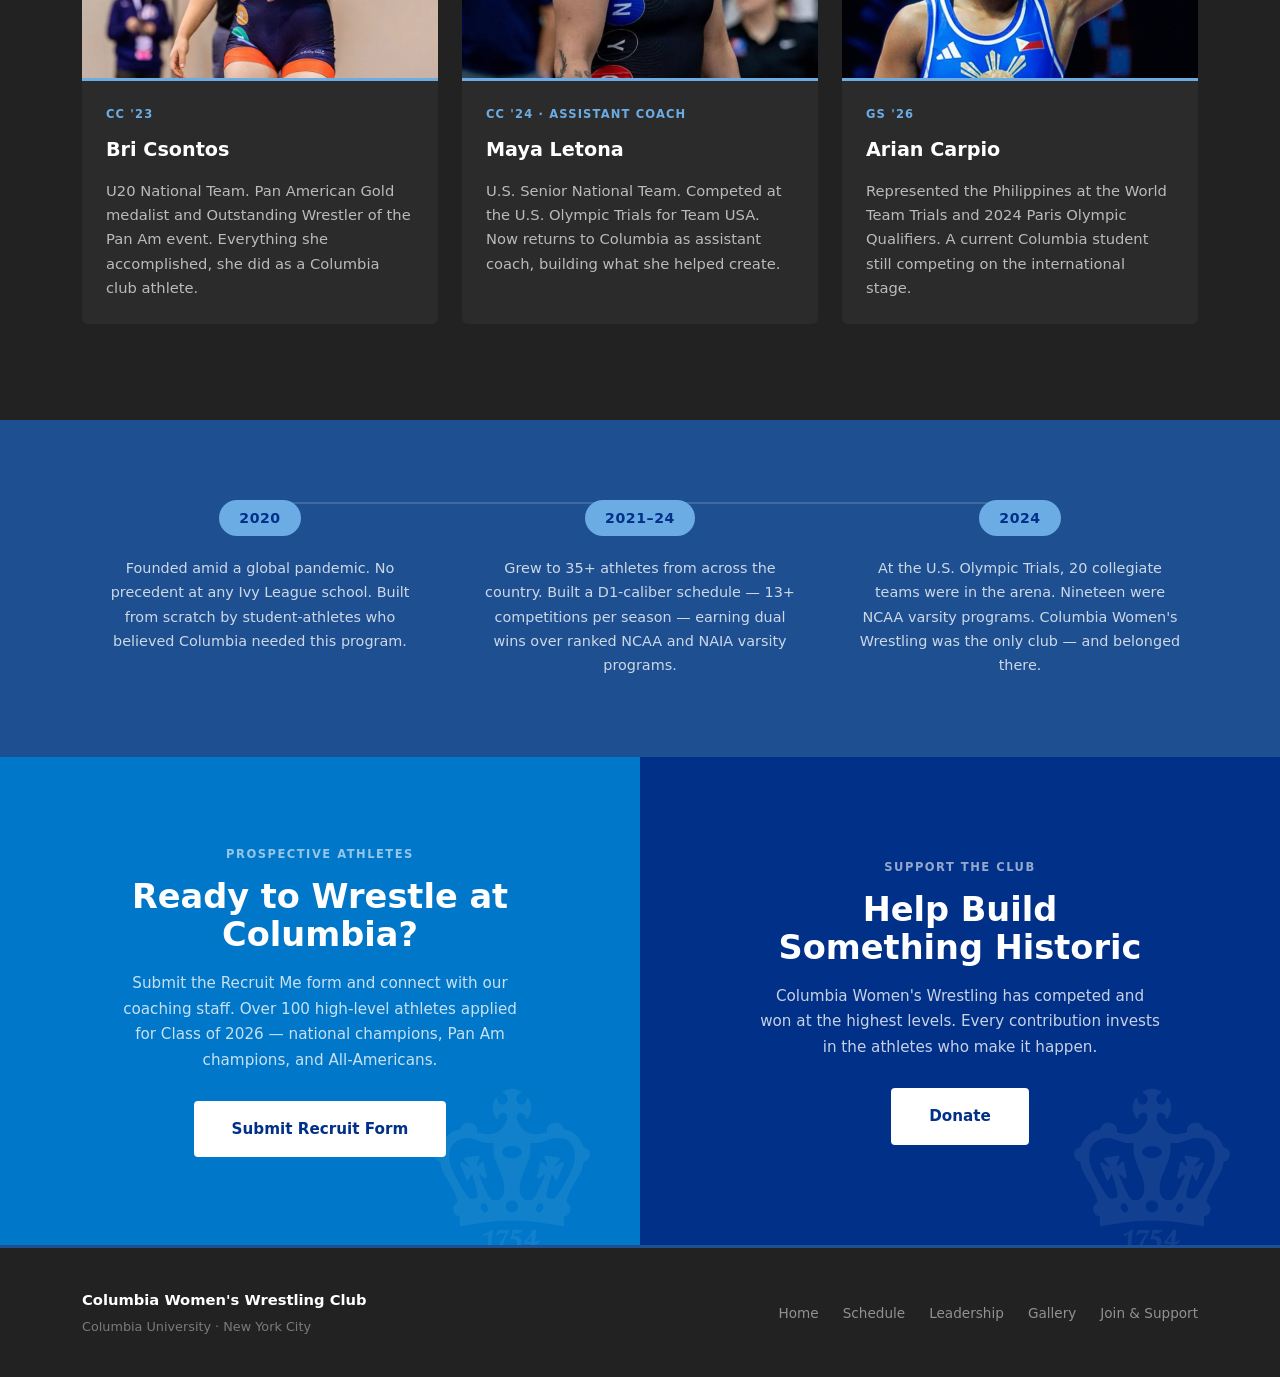
==== commit 9e767e38: "Initial launch build: all 5 pages complete Home (rev 3), leadership, schedule, gallery, join — full " ====
--- a/index.html
+++ b/index.html
@@ -3,8 +3,8 @@
 <head>
   <meta charset="UTF-8">
   <meta name="viewport" content="width=device-width, initial-scale=1.0">
-  <title>Columbia Women's Wrestling</title>
-  <meta name="description" content="Columbia Women's Wrestling competes nationally with a D1 schedule — producing All-Americans, National Team members, and Olympic Trials athletes since 2020.">
+  <title>Columbia Women's Wrestling Club</title>
+  <meta name="description" content="Columbia Women's Wrestling Club competes nationally with a D1 schedule — producing All-Americans, National Team members, and Olympic Trials athletes since 2020.">
   <link href="https://cdn.jsdelivr.net/npm/bootstrap@5.3.3/dist/css/bootstrap.min.css" rel="stylesheet">
   <link rel="stylesheet" href="css/style.css">
 </head>
@@ -14,8 +14,8 @@
   <nav class="navbar navbar-expand-lg site-nav">
     <div class="container">
       <a class="navbar-brand" href="index.html">
-        <img src="img/shared/crown.svg" class="nav-crown" alt="Columbia crown">
-        Columbia Women's Wrestling
+        <img src="img/crown.svg" class="nav-crown" alt="Columbia crown">
+        Columbia Women's Wrestling Club
       </a>
       <button class="navbar-toggler border-0" type="button"
               data-bs-toggle="collapse" data-bs-target="#siteNav"
@@ -27,6 +27,7 @@
           <li class="nav-item"><a class="nav-link active" href="index.html">Home</a></li>
           <li class="nav-item"><a class="nav-link" href="schedule.html">Schedule</a></li>
           <li class="nav-item"><a class="nav-link" href="leadership.html">Leadership</a></li>
+          <li class="nav-item"><a class="nav-link" href="gallery.html">Gallery</a></li>
           <li class="nav-item ms-lg-2">
             <a class="nav-link nav-cta" href="join.html">Join Us</a>
           </li>
@@ -40,10 +41,12 @@
     <div class="container">
       <div class="row">
         <div class="col-lg-7 col-xl-6">
-          <span class="eyebrow">Columbia University In The City Of New York </span>
+          <span class="eyebrow">Columbia University · New York City</span>
           <h1 class="hero-title">Columbia<br>Women's Wrestling</h1>
           <p class="hero-sub">
-            Columbia Women's Wrestling is a nationally competitive program with elite coaching. We train 35 athletes 4–6 days a week under Head Coach Maya Letona, a U.S. Senior National Team member and Olympic Trials competitor. We compete on a schedule that mirrors the NCAA D1 requirement, and have already put athletes on Olympic Trials mats and age group national teams, all while earning degrees from one of the best universities in the world. The infrastructure, the roster depth, the recruiting pipeline. <strong>In the 2027-2028 season, Columbia Women's Wrestling becomes a NCAA Division I program.</strong>
+            Our athletes compete at the highest levels — academically and athletically.
+            Since 2020, we've sent athletes to the U.S. Olympic Trials, the Senior National Team,
+            and international competition, while competing on a Division I schedule.
           </p>
           <div class="d-flex flex-wrap gap-3">
             <a href="join.html" class="btn-hero-primary">Recruit Me</a>
@@ -54,36 +57,9 @@
     </div>
   </section>
 
-  <!-- ─── WHO WE ARE ──────────────────────────────────── -->
-  <section class="section section-soft">
-    <div class="container">
-      <div class="row align-items-center g-5">
-        <div class="col-lg-6 order-lg-1">
-          <span class="eyebrow" style="color:var(--blue-primary);">Who We Are</span>
-          <h2 class="section-heading">The Program</h2>
-          <p class="section-lead mb-4">
-            There are six Division I women's wrestling programs in the country. None are at a top-25 university. Founded in 2020, Columbia Women's Wrestling is about to change that.
-          </p>
-          <p style="font-size:0.97rem; color:var(--neutral-mid); line-height:1.72;">
-            In 2024, Columbia was the <strong style="color:var(--neutral-dark);">only non-varsity program</strong> among 20 collegiate teams with athletes at the U.S. Olympic Trials. In 2027, Columbia Women's Wrestling becomes the first varsity program at a top-25 university in the country.
-          </p>
-          <a href="leadership.html" class="btn-hero-primary">Meet the Coaching Staff</a>
-        </div>
-        <div class="col-lg-6 order-lg-2">
-          <div class="photo-block photo-block--caption-blue" style="min-height:440px;">
-            <img src="img/shared/team.jpg" alt="Columbia Women's Wrestling — 2nd Place, 2026 Women's Collegiate Club Nationals"
-                 onerror="this.style.display='none';">
-            <div class="photo-placeholder-text">Team photo</div>
-            <div class="photo-block__caption">2026 Club Nationals, 2nd place · North Liberty, IA</div>
-          </div>
-        </div>
-      </div>
-    </div>
-  </section>
-
   <!-- ─── STATS ─────────────────────────────────────────── -->
   <section class="stats-section">
-    <img src="img/hero/lions-logo.png" class="stats-crown" alt="">
+    <img src="img/crown.svg" class="stats-crown" alt="">
     <div class="container">
       <div class="row g-0 text-center stats-row">
 
@@ -91,14 +67,14 @@
           <span class="stat-number">2020</span>
           <span class="stat-rule"></span>
           <span class="stat-label">Year Founded</span>
-          <span class="stat-detail">Built from scratch by Columbia student-athletes</span>
+          <span class="stat-detail">The only program of its kind at an Ivy League university</span>
         </div>
 
         <div class="col-6 col-lg-3 stat-block">
-          <span class="stat-number">13</span>
+          <span class="stat-number">46</span>
           <span class="stat-rule"></span>
-          <span class="stat-label">Competitions Per Season</span>
-          <span class="stat-detail">9 tournaments and 4 duals — matching the NCAA D1 requirement</span>
+          <span class="stat-label">States Represented</span>
+          <span class="stat-detail">Athletes recruited from across the country</span>
         </div>
 
         <div class="col-6 col-lg-3 stat-block">
@@ -119,17 +95,53 @@
     </div>
   </section>
 
-  <!-- ─── WHY CWWC ──────────────────────────────────────── -->
-  <section class="section section-bg-photo" style="background-image:url('img/hero/emma-coaching.jpg'); background-size: 125% auto; background-position: 70% 37%;">
-    <div class="container">
-      <div class="row align-items-start g-5">
+  <!-- ─── WHO WE ARE + WHY CWWC (COMBINED) ────────────── -->
+  <section class="section section-light">
+    <div class="container">
+
+      <!-- Row 1: Mission text + team photo -->
+      <div class="row align-items-center g-5" style="margin-bottom:4rem;">
+        <div class="col-lg-6 order-lg-1">
+          <span class="eyebrow" style="color:var(--blue-primary);">Who We Are</span>
+          <h2 class="section-heading">The Program</h2>
+          <p class="section-lead mb-4">
+            Founded in Spring 2020, Columbia Women's Wrestling competes nationally against NCAA
+            and NAIA varsity programs. We've earned dual wins over ranked teams and sent athletes
+            to the U.S. Senior National Team and Olympic Trials.
+          </p>
+          <p style="font-size:0.97rem; color:var(--neutral-mid); line-height:1.72;">
+            Our competition schedule mirrors Division I: 9 tournaments and 4 duals per season,
+            meeting the NCAA D1 minimum of 13. We train 4–6 days a week, year-round.
+            In 2024, Columbia was the <strong style="color:var(--neutral-dark);">only non-varsity
+            program</strong> among 20 collegiate teams with athletes at the U.S. Olympic Trials.
+          </p>
+          <a href="leadership.html" class="btn-outline-dark">Meet the Coaching Staff</a>
+        </div>
+        <div class="col-lg-6 order-lg-2">
+          <div class="photo-block photo-block--vignette" style="min-height:440px;">
+            <img src="img/team.jpg" alt="Columbia Women's Wrestling — 2nd Place, 2026 Women's Collegiate Club Nationals"
+                 onerror="this.style.display='none';">
+            <div class="photo-placeholder-text">Team photo</div>
+          </div>
+        </div>
+      </div>
+
+      <hr class="section-divider">
+
+      <!-- Row 2: Why CWWC — coach photo left, pillars right -->
+      <div class="row align-items-start g-5" style="margin-top:3.5rem;">
         <div class="col-lg-4">
-          <span class="eyebrow" style="color:var(--blue-light);">Why CWWC</span>
-          <h2 class="section-subheading on-dark">What No Other Program Offers</h2>
-          <p class="section-lead on-dark">
+          <span class="eyebrow" style="color:var(--blue-primary);">Why CWWC</span>
+          <h2 class="section-subheading">What No Other Program Offers</h2>
+          <p class="section-lead">
             Elite coaching. A D1 competition schedule.
             An Ivy League education. No other program combines all three.
           </p>
+          <div class="coach-photo-block">
+            <img src="img/emma-randall.png" alt="Head Coach Emma Randall"
+                 onerror="this.style.display='none';">
+            <div class="photo-placeholder-text">Coach Emma Randall</div>
+          </div>
         </div>
         <div class="col-lg-8">
           <div class="row g-3">
@@ -137,23 +149,26 @@
               <div class="pillar">
                 <div class="pillar-title">World-Class Coaching</div>
                 <p class="pillar-text">
-                  Emma Randall is a founding board member of Wrestle Like A Girl and former director of Beat the Streets NYC. Head Coach Maya Letona (CC '24) competed at the U.S. Olympic Trials before returning to Columbia to coach.
+                  Head Coach Emma Randall holds the USA Wrestling Gold level certification —
+                  held by fewer than 100 coaches in the United States.
                 </p>
               </div>
             </div>
             <div class="col-sm-6">
               <div class="pillar">
-                <div class="pillar-title">Training in New York City</div>
+                <div class="pillar-title">D1-Level Competition</div>
                 <p class="pillar-text">
-                  Columbia trains at the NYC Regional Training Center, one of the most competitive wrestling environments in the country, alongside elite training partners year-round.
+                  13+ competitions per season against NCAA and NAIA varsity programs.
+                  Dual wins over ranked teams since 2021.
                 </p>
               </div>
             </div>
             <div class="col-sm-6">
               <div class="pillar">
-                <div class="pillar-title">An Ivy League Opportunity</div>
+                <div class="pillar-title">Top-Ranked Recruits</div>
                 <p class="pillar-text">
-                  No current Division I women's wrestling program is at a top-25 university. Columbia offers what they cannot: a nationally competitive program and a degree from one of the best academic institutions in the world.
+                  100+ Recruit Me submissions for Class of 2026 — including National Champions,
+                  Pan American champions, and All-Americans.
                 </p>
               </div>
             </div>
@@ -161,13 +176,15 @@
               <div class="pillar">
                 <div class="pillar-title">Columbia + Wrestling</div>
                 <p class="pillar-text">
-                  Columbia Men's Wrestling is the oldest collegiate wrestling program in the country. Women's wrestling carries that history forward, competing at the same level, in the same building, with the same standard.
+                  Columbia Men's Wrestling is the oldest collegiate program in the country.
+                  We carry that legacy forward.
                 </p>
               </div>
             </div>
           </div>
         </div>
       </div>
+
     </div>
   </section>
 
@@ -180,7 +197,10 @@
           <span class="eyebrow">Program History</span>
           <h2 class="section-heading on-dark">Our Trailblazers</h2>
           <p class="section-lead on-dark">
-            In Spring 2020, Columbia student-athletes built this program from scratch. Five years later: a Pan American gold medalist, a U.S. Olympic Trials competitor, and an athlete on the 2024 Paris Olympic Qualifier stage. All while competing as a club program.
+            In Spring 2020, Columbia student-athletes built a wrestling program from nothing —
+            the first of its kind at any Ivy League university. What followed was five years of
+            competing and winning at the highest level: dual victories over ranked varsity programs,
+            national champions, Pan American gold, and three athletes on the international stage.
           </p>
         </div>
       </div>
@@ -188,7 +208,7 @@
       <div class="row g-4">
         <div class="col-md-4 col-sm-6">
           <div class="athlete-card-with-photo">
-            <img src="img/hero/bri-csontos.jpg" class="athlete-photo" alt="Bri Csontos">
+            <img src="img/bri-csontos.png" class="athlete-photo" alt="Bri Csontos">
             <div class="athlete-card-body">
               <span class="athlete-class">CC '23</span>
               <div class="athlete-name">Bri Csontos</div>
@@ -200,23 +220,21 @@
           </div>
         </div>
         <div class="col-md-4 col-sm-6">
-          <a href="leadership.html#maya-letona" style="display:block; text-decoration:none; height:100%;">
-            <div class="athlete-card-with-photo athlete-card-with-photo--linked">
-              <img src="img/hero/maya-letona.jpg" class="athlete-photo" alt="Maya Letona" style="object-position: center 8%;">
-              <div class="athlete-card-body">
-                <span class="athlete-class">CC '24 · Head Coach</span>
-                <div class="athlete-name">Maya Letona</div>
-                <p class="athlete-desc">
-                  U.S. Senior National Team. Competed at the U.S. Olympic Trials for Team USA.
-                  Now returns to Columbia as Head Coach, building what she helped create.
-                </p>
-              </div>
-            </div>
-          </a>
+          <div class="athlete-card-with-photo">
+            <img src="img/maya-letona.png" class="athlete-photo" alt="Maya Letona">
+            <div class="athlete-card-body">
+              <span class="athlete-class">CC '24 · Assistant Coach</span>
+              <div class="athlete-name">Maya Letona</div>
+              <p class="athlete-desc">
+                U.S. Senior National Team. Competed at the U.S. Olympic Trials for Team USA.
+                Now returns to Columbia as assistant coach, building what she helped create.
+              </p>
+            </div>
+          </div>
         </div>
         <div class="col-md-4 col-sm-6">
           <div class="athlete-card-with-photo">
-            <img src="img/hero/arian-carpio.jpg" class="athlete-photo" alt="Arian Carpio" style="object-position: center 35%;">
+            <img src="img/arian-carpio.png" class="athlete-photo" alt="Arian Carpio">
             <div class="athlete-card-body">
               <span class="athlete-class">GS '26</span>
               <div class="athlete-name">Arian Carpio</div>
@@ -245,13 +263,13 @@
         <div class="col-md-4">
           <div class="timeline-milestone">
             <span class="timeline-year">2021–24</span>
-            <p>Grew to 35+ athletes from across the country. Competed nationally against NCAA and NAIA varsity programs, earning dual wins over ranked teams.</p>
+            <p>Grew to 35+ athletes from across the country. Built a D1-caliber schedule — 13+ competitions per season — earning dual wins over ranked NCAA and NAIA varsity programs.</p>
           </div>
         </div>
         <div class="col-md-4">
           <div class="timeline-milestone">
-            <span class="timeline-year">2027</span>
-            <p>Columbia Women's Wrestling becomes a varsity program — the first at a top-25 university in the country. Five years of work. One announcement.</p>
+            <span class="timeline-year">2024</span>
+            <p>At the U.S. Olympic Trials, 20 collegiate teams were in the arena. Nineteen were NCAA varsity programs. Columbia Women's Wrestling was the only club — and belonged there.</p>
           </div>
         </div>
       </div>
@@ -261,61 +279,46 @@
   <!-- ─── SPLIT CTA ─────────────────────────────────────── -->
   <div class="row g-0">
     <div class="col-md-6 cta-recruit">
-      <img src="img/shared/crown.svg" class="cta-crown" alt="">
+      <img src="img/crown.svg" class="cta-crown" alt="">
       <div class="cta-inner">
         <span class="cta-tag">Prospective Athletes</span>
-        <h2 class="cta-title">Be Part of the First Varsity Class.</h2>
+        <h2 class="cta-title">Ready to Wrestle at Columbia?</h2>
         <p>
-          The athletes who commit now will be the founding varsity class at the first top-25 university with women's wrestling. No current D1 program can offer that. Submit the Recruit Me form and connect directly with our coaching staff.
+          Submit the Recruit Me form and connect with our coaching staff.
+          Over 100 high-level athletes applied for Class of 2026 —
+          national champions, Pan Am champions, and All-Americans.
         </p>
         <a href="join.html" class="btn-white">Submit Recruit Form</a>
       </div>
     </div>
     <div class="col-md-6 cta-donate">
-      <img src="img/shared/crown.svg" class="cta-crown" alt="">
+      <img src="img/crown.svg" class="cta-crown" alt="">
       <div class="cta-inner">
-        <span class="cta-tag">Support the Team</span>
+        <span class="cta-tag">Support the Club</span>
         <h2 class="cta-title">Help Build Something Historic</h2>
         <p>
-          Help build the first varsity women's wrestling program at a top-25 university.
-          Every contribution funds the athletes making history in 2027.
+          Columbia Women's Wrestling has competed and won at the highest levels.
+          Every contribution invests in the athletes who make it happen.
         </p>
         <a href="join.html#donate" class="btn-white">Donate</a>
       </div>
     </div>
   </div>
 
-  <!-- ─── FOLLOW ALONG ─────────────────────────────────── -->
-  <section class="section-light" style="padding:4.5rem 0; text-align:center;">
-    <div class="container">
-      <span class="eyebrow" style="color:var(--blue-primary);">Stay Connected</span>
-      <h2 class="section-heading" style="margin-bottom:1.75rem;">Follow the Program</h2>
-      <a href="https://www.instagram.com/culionswwr/" class="btn-hero-primary"
-         style="font-size:1.05rem; padding:1rem 2.75rem;" target="_blank" rel="noopener">
-        Follow on Instagram
-      </a>
-    </div>
-  </section>
-
   <!-- ─── FOOTER ────────────────────────────────────────── -->
   <footer class="site-footer">
     <div class="container">
       <div class="row align-items-center">
-        <div class="col-md-5 d-flex align-items-center gap-4">
-          <div>
-            <span class="footer-brand">Columbia Women's Wrestling</span>
-            <span class="footer-sub">Columbia University · New York City</span>
-          </div>
-          <a class="footer-social" href="https://www.instagram.com/culionswwr/" target="_blank" rel="noopener" aria-label="Instagram">
-            <svg viewBox="0 0 24 24" fill="none" stroke="currentColor" stroke-width="2" aria-hidden="true"><rect x="3" y="3" width="18" height="18" rx="5"/><circle cx="12" cy="12" r="4"/><circle cx="17.5" cy="6.5" r="1" fill="currentColor" stroke="none"/></svg>
-            Instagram
-          </a>
+        <div class="col-md-5">
+          <span class="footer-brand">Columbia Women's Wrestling Club</span>
+          <span class="footer-sub">Columbia University · New York City</span>
         </div>
         <div class="col-md-7">
           <ul class="footer-links">
             <li><a href="index.html">Home</a></li>
             <li><a href="schedule.html">Schedule</a></li>
             <li><a href="leadership.html">Leadership</a></li>
+            <li><a href="gallery.html">Gallery</a></li>
             <li><a href="join.html">Join &amp; Support</a></li>
           </ul>
         </div>
@@ -324,18 +327,5 @@
   </footer>
 
   <script src="https://cdn.jsdelivr.net/npm/bootstrap@5.3.3/dist/js/bootstrap.bundle.min.js"></script>
-  <script>
-    const statsCrown = document.querySelector('.stats-crown');
-    const statsSection = document.querySelector('.stats-section');
-    function parallaxCrown() {
-      const rect = statsSection.getBoundingClientRect();
-      const sectionCenter = rect.top + statsSection.offsetHeight / 2;
-      const viewportCenter = window.innerHeight / 2;
-      const offset = (sectionCenter - viewportCenter) * 0.28;
-      statsCrown.style.transform = `translate(-50%, calc(-50% + ${offset}px))`;
-    }
-    window.addEventListener('scroll', parallaxCrown, { passive: true });
-    parallaxCrown();
-  </script>
 </body>
 </html>
--- a/css/style.css
+++ b/css/style.css
@@ -79,9 +79,9 @@
 /* ─── HERO ─────────────────────────────────────────── */
 
 .hero {
-  min-height: 100vh;
+  min-height: 88vh;
   background-color: var(--blue-dark);
-  background-image: url('../img/hero/hero-media-day-new.jpg');
+  background-image: url('../img/hero-team.jpg');
   background-size: cover;
   background-position: center 35%;
   position: relative;
@@ -97,10 +97,10 @@
   inset: 0;
   background: linear-gradient(
     to right,
-    rgba(0, 48, 135, 0.82) 0%,
-    rgba(0, 48, 135, 0.68) 40%,
-    rgba(0, 48, 135, 0.52) 70%,
-    rgba(0, 48, 135, 0.45) 100%
+    rgba(0, 48, 135, 0.93) 0%,
+    rgba(0, 48, 135, 0.80) 40%,
+    rgba(0, 48, 135, 0.68) 70%,
+    rgba(0, 48, 135, 0.62) 100%
   );
   z-index: 1;
 }
@@ -196,16 +196,17 @@
   overflow: hidden;
 }
 
-/* lion as centered background watermark — full color, semi-transparent */
+/* crown as centered background watermark */
 .stats-crown {
   position: absolute;
   top: 50%;
   left: 50%;
   transform: translate(-50%, -50%);
-  width: 38%;
-  max-width: 400px;
-  opacity: 0.28;
+  width: 55%;
+  max-width: 600px;
+  opacity: 0.07;
   pointer-events: none;
+  filter: brightness(0) invert(1);
 }
 
 .stats-row {
@@ -267,10 +268,7 @@
 }
 
 .section-light  { background-color: var(--white); }
-.section-blue-tint { background-color: #DCEBF9; }
-.section-divider    { border-top: 4px solid var(--blue-primary); }
 .section-tint   { background-color: var(--neutral-bg); }
-.section-soft   { background-color: #f0f4f9; }
 .section-dark   { background-color: var(--neutral-dark); }
 .section-navy   { background-color: var(--blue-dark); }
 
@@ -401,20 +399,16 @@
   display: flex;
   flex-direction: column;
   background-color: rgba(255,255,255,0.04);
-  cursor: default;
+  cursor: pointer;
   transition: box-shadow 0.22s, transform 0.22s;
 }
 
-.athlete-card-with-photo--linked {
-  cursor: pointer;
-}
-
-.athlete-card-with-photo--linked:hover {
+.athlete-card-with-photo:hover {
   box-shadow: 0 0 0 2px var(--blue-light), 0 10px 30px rgba(108, 172, 228, 0.25);
   transform: translateY(-3px);
 }
 
-.athlete-card-with-photo--linked:hover .athlete-card-body {
+.athlete-card-with-photo:hover .athlete-card-body {
   border-top-color: var(--blue-mid);
 }
 
@@ -486,100 +480,27 @@
   border-radius: 6px;
 }
 
-/* ─── PHOTO CAPTION OVERLAY (blue gradient) ─────────── */
-
-.photo-block--caption-blue {
-  position: relative;
-}
-
-.photo-block--caption-blue::after {
-  content: '';
-  position: absolute;
-  inset: 0;
-  background: radial-gradient(ellipse at 50% 50%, transparent 38%, rgba(0, 48, 135, 0.65) 100%);
-  pointer-events: none;
-  z-index: 1;
-  border-radius: 6px;
-}
-
-.photo-block__caption {
-  position: absolute;
-  bottom: 0;
-  left: 0;
-  right: 0;
-  padding: 1.5rem 1.5rem 1.25rem;
-  color: rgba(255,255,255,0.92);
-  font-size: 0.83rem;
-  font-weight: 600;
-  letter-spacing: 0.025em;
-  z-index: 2;
-}
-
-/* ─── WHY CWWC — BACKGROUND IMAGE SECTION ───────────── */
-
-.section-bg-photo {
-  background-size: cover;
-  background-position: center 20%;
-  background-repeat: no-repeat;
-  position: relative;
-}
-
-.section-bg-photo::before {
-  content: '';
-  position: absolute;
-  inset: 0;
-  background: linear-gradient(
-    to right,
-    rgba(0, 48, 135, 0.42) 0%,
-    rgba(0, 48, 135, 0.55) 35%,
-    rgba(0, 48, 135, 0.70) 65%,
-    rgba(0, 48, 135, 0.78) 100%
-  );
-  z-index: 0;
-}
-
-.section-bg-photo .container {
-  position: relative;
-  z-index: 1;
-}
-
-.section-subheading.on-dark {
-  color: var(--white);
-}
-
 /* ─── HISTORY TIMELINE SECTION ───────────────────────── */
 
 .history-timeline-section {
-  background-color: var(--neutral-dark);
-  padding: 8rem 0;
+  background-color: var(--blue-primary);
+  padding: 5rem 0;
   position: relative;
   overflow: hidden;
 }
 
-.history-timeline-section::before {
-  content: '';
-  position: absolute;
-  top: 0;
-  left: 50%;
-  transform: translateX(-50%);
-  width: min(1320px, calc(100% - 3rem));
-  height: 1px;
-  background-color: rgba(255,255,255,0.1);
-}
-
 .timeline-row {
   position: relative;
-  align-items: stretch;
 }
 
 .timeline-row::before {
   content: '';
   position: absolute;
-  top: 50%;
+  top: 1.6rem;
   left: 16.67%;
   right: 16.67%;
   height: 2px;
-  background-color: rgba(255,255,255,0.75);
+  background-color: rgba(255,255,255,0.15);
   z-index: 0;
 }
 
@@ -587,10 +508,7 @@
   text-align: center;
   position: relative;
   z-index: 1;
-  padding: 1.75rem 1.5rem;
-  background-color: var(--blue-primary);
-  border-radius: 10px;
-  height: 100%;
+  padding: 0 1rem;
 }
 
 .timeline-year {
@@ -617,7 +535,7 @@
 .pillar {
   padding: 1.75rem 1.5rem;
   border-left: 3px solid var(--blue-primary);
-  background-color: #f0f4f9;
+  background-color: var(--white);
   border-radius: 0 6px 6px 0;
   height: 100%;
   box-shadow: 0 1px 4px rgba(0,0,0,0.06);
@@ -664,7 +582,7 @@
 /* subtle crown watermark in each CTA panel */
 .cta-crown {
   position: absolute;
-  bottom: 10px;
+  bottom: -10%;
   right: -5%;
   width: 55%;
   max-width: 320px;
@@ -748,24 +666,6 @@
   color: var(--blue-light);
 }
 
-.footer-social {
-  display: inline-flex;
-  align-items: center;
-  gap: 0.4rem;
-  color: var(--blue-light);
-  font-weight: 700;
-  transition: color 0.15s;
-}
-
-.footer-social:hover {
-  color: var(--white);
-}
-
-.footer-social svg {
-  width: 20px;
-  height: 20px;
-}
-
 /* ─── RESPONSIVE ─────────────────────────────────────── */
 
 @media (max-width: 991px) {
@@ -783,9 +683,9 @@
 
   .timeline-milestone {
     text-align: left;
-    padding: 1.5rem;
-    border-left: none;
-    margin-bottom: 1.25rem;
+    padding: 0 0 0 1.25rem;
+    border-left: 3px solid rgba(255,255,255,0.25);
+    margin-bottom: 2rem;
   }
 
   .timeline-milestone:last-child {
@@ -793,7 +693,7 @@
   }
 
   .hero {
-    min-height: 100vh;
+    min-height: 80vh;
     padding: 4rem 0;
   }
 
@@ -862,7 +762,7 @@
 
 .staff-photo-wrap {
   width: 100%;
-  height: 460px;
+  height: 260px;
   overflow: hidden;
   background: var(--neutral-bg);
   flex-shrink: 0;
@@ -881,67 +781,21 @@
   flex: 1;
 }
 
-.subsection-label {
-  display: block;
-  font-size: 1.4rem;
-  font-weight: 800;
-  letter-spacing: normal;
-  text-transform: none;
-  color: var(--blue-primary);
-  margin-bottom: 1rem;
-}
-
-.staff-card--featured {
-  flex-direction: row;
-  align-items: stretch;
-}
-
-.staff-card--featured .staff-photo-wrap {
-  width: 460px;
-  height: 330px;
-}
-
-.staff-card--featured .staff-info {
-  display: flex;
-  flex-direction: column;
-  justify-content: center;
-  padding: 2.5rem 3rem;
-}
-
-.staff-card--featured .person-detail {
-  font-size: 1.1rem;
-  font-weight: 700;
-  color: var(--blue-primary);
-  margin-top: 0.1rem;
-  margin-bottom: 1rem;
-}
-
-@media (max-width: 767px) {
-  .staff-card--featured {
-    flex-direction: column;
-  }
-
-  .staff-card--featured .staff-photo-wrap {
-    width: 100%;
-    height: 340px;
-  }
-}
-
 .staff-name {
-  font-size: 1.65rem;
+  font-size: 1.35rem;
   font-weight: 800;
   color: var(--neutral-dark);
-  margin-bottom: 0.85rem;
+  margin-bottom: 0.2rem;
 }
 
 .staff-title {
   font-size: 0.75rem;
-  font-weight: 800;
+  font-weight: 700;
   letter-spacing: 0.1em;
   text-transform: uppercase;
   color: var(--blue-primary);
   display: block;
-  margin-bottom: 0.4rem;
+  margin-bottom: 1rem;
 }
 
 .staff-bio {
@@ -951,39 +805,29 @@
   margin-bottom: 0.75rem;
 }
 
-.captain-card,
-.person-card {
+.staff-email {
+  font-size: 0.85rem;
+  color: var(--blue-mid);
+  text-decoration: none;
+  margin-top: 0.25rem;
+  display: inline-block;
+}
+
+.staff-email:hover {
+  text-decoration: underline;
+  color: var(--blue-primary);
+}
+
+.captain-card {
+  padding: 1.5rem 1.75rem;
   background: var(--white);
   border-radius: 6px;
-  overflow: hidden;
   border-top: 3px solid var(--blue-light);
   box-shadow: 0 1px 6px rgba(0,0,0,0.05);
-  height: 100%;
-  display: flex;
-  flex-direction: column;
-}
-
-.person-photo-wrap {
-  width: 100%;
-  height: 340px;
-  overflow: hidden;
-  background: var(--neutral-bg);
-  flex-shrink: 0;
-}
-
-.person-photo-wrap img {
-  width: 100%;
-  height: 100%;
-  object-fit: cover;
-  object-position: center top;
-}
-
-.person-info {
-  padding: 1.25rem 1.5rem;
 }
 
 .captain-name {
-  font-size: 1.35rem;
+  font-size: 1.1rem;
   font-weight: 800;
   color: var(--neutral-dark);
   margin-bottom: 0.2rem;
@@ -991,235 +835,116 @@
 
 .captain-role {
   font-size: 0.75rem;
-  font-weight: 800;
+  font-weight: 700;
   letter-spacing: 0.1em;
   text-transform: uppercase;
   color: var(--blue-primary);
-  margin-bottom: 0.3rem;
-}
-
-.person-detail {
-  font-size: 0.85rem;
-  color: var(--neutral-mid);
-  margin-top: 0.4rem;
-}
-
-
-/* ─── SCHEDULE PAGE — HEADER STATS ───────────────────── */
-
-.page-header--schedule .page-header-sub {
-  font-size: 1.15rem;
-}
-
-.schedule-header-stats {
-  display: flex;
-  flex-wrap: wrap;
-  gap: 2.5rem;
-  margin-top: 2rem;
-  padding-top: 1.5rem;
-  border-top: 1px solid rgba(255,255,255,0.15);
-}
-
-.schedule-header-stat {
-  display: flex;
+}
+
+.board-list {
+  border-top: 1px solid var(--neutral-light);
+}
+
+.board-item {
+  display: flex;
+  gap: 1.5rem;
   align-items: baseline;
-  gap: 0.6rem;
-}
-
-.schedule-header-stat-number {
-  font-size: 2.5rem;
-  font-weight: 900;
-  color: var(--white);
-  line-height: 1;
-}
-
-.schedule-header-stat-label {
-  font-size: 0.95rem;
-  font-weight: 600;
-  color: rgba(255,255,255,0.65);
-}
-
-.schedule-header-note {
-  font-size: 1rem;
-  color: rgba(255,255,255,0.55);
-  margin: 1rem 0 0;
-}
-
-.schedule-header-note a {
-  color: var(--blue-light);
-  font-weight: 600;
-  text-decoration: none;
-}
-
-.schedule-header-note a:hover {
-  text-decoration: underline;
-}
-
-/* ─── SCHEDULE PAGE — SEASON LIST ────────────────────── */
-
-.schedule-season-heading {
-  display: block;
-  font-size: 1.3rem;
+  padding: 0.9rem 0;
+  border-bottom: 1px solid var(--neutral-light);
+}
+
+.board-role {
+  font-size: 0.72rem;
   font-weight: 700;
   letter-spacing: 0.1em;
   text-transform: uppercase;
   color: var(--blue-primary);
-  padding-bottom: 0.75rem;
-  border-bottom: 2px solid var(--blue-primary);
-  margin: 3rem 0 0;
-}
-
-.schedule-season-heading:first-child {
-  margin-top: 2.5rem;
-}
-
-.schedule-row {
-  display: flex;
-  align-items: center;
-  gap: 1.75rem;
-  padding: 1.4rem 0;
-  border-bottom: 1px solid var(--neutral-light);
-}
-
-.schedule-row-date {
-  flex: 0 0 90px;
-  display: flex;
-  flex-direction: column;
-  gap: 0.1rem;
-}
-
-.schedule-row-date-month {
-  font-size: 0.9rem;
-  font-weight: 700;
-  letter-spacing: 0.08em;
+  min-width: 130px;
+  flex-shrink: 0;
+}
+
+.board-name {
+  font-size: 0.97rem;
+  font-weight: 600;
+  color: var(--neutral-dark);
+}
+
+@media (max-width: 575px) {
+  .board-item {
+    flex-direction: column;
+    gap: 0.2rem;
+  }
+  .board-role {
+    min-width: 0;
+  }
+}
+
+/* ─── SCHEDULE PAGE ──────────────────────────────────── */
+
+.schedule-pending {
+  margin-top: 2rem;
+  border: 2px solid var(--neutral-light);
+  border-radius: 8px;
+  padding: 2.5rem;
+  text-align: center;
+}
+
+.schedule-pending-label {
+  font-size: 0.72rem;
+  font-weight: 700;
+  letter-spacing: 0.13em;
   text-transform: uppercase;
   color: var(--blue-primary);
-}
-
-.schedule-row-date-day {
-  font-size: 1.9rem;
+  display: block;
+  margin-bottom: 0.75rem;
+}
+
+.schedule-pending-text {
+  font-size: 1.35rem;
+  font-weight: 700;
+  color: var(--neutral-mid);
+  margin-bottom: 1.75rem;
+}
+
+.schedule-format-card {
+  background-color: var(--blue-dark);
+  border-radius: 8px;
+  padding: 2.5rem 2rem;
+  height: 100%;
+}
+
+.schedule-format-item {
+  display: flex;
+  align-items: baseline;
+  gap: 1rem;
+  padding: 1rem 0;
+  border-bottom: 1px solid rgba(255,255,255,0.1);
+}
+
+.schedule-format-item:last-of-type {
+  border-bottom: none;
+}
+
+.schedule-format-number {
+  font-size: 2.5rem;
   font-weight: 900;
+  color: var(--white);
   line-height: 1;
-  color: var(--neutral-dark);
-}
-
-.schedule-row-main {
-  flex: 1;
-  min-width: 0;
-}
-
-.schedule-row-top {
-  display: flex;
-  flex-wrap: wrap;
-  align-items: center;
-  gap: 0.85rem;
-}
-
-.schedule-row-event {
-  font-size: 1.35rem;
-  font-weight: 800;
-  line-height: 1.15;
-  color: var(--neutral-dark);
-}
-
-.schedule-row-location {
-  flex: 0 0 260px;
-  text-align: right;
-  font-size: 0.95rem;
+  min-width: 3rem;
+}
+
+.schedule-format-label {
+  font-size: 0.88rem;
   font-weight: 600;
-  color: var(--neutral-mid);
+  color: rgba(255,255,255,0.68);
   line-height: 1.4;
 }
 
-.schedule-row--featured {
-  background: rgba(29, 79, 145, 0.05);
-  border-left: 4px solid var(--blue-primary);
-  padding-left: 1.1rem;
-}
-
-.schedule-row--featured .schedule-row-event {
-  font-size: 1.55rem;
-  color: var(--blue-primary);
-}
-
-.schedule-row--featured .schedule-row-date-day {
-  color: var(--blue-primary);
-}
-
-@media (max-width: 650px) {
-  .schedule-row {
-    flex-wrap: wrap;
-    align-items: flex-start;
-  }
-
-  .schedule-row-location {
-    flex: 0 0 100%;
-    text-align: left;
-    order: 3;
-    margin-left: calc(90px + 1.75rem);
-    margin-top: 0.3rem;
-  }
-}
-
-@media (max-width: 480px) {
-  .schedule-row {
-    flex-direction: column;
-    align-items: flex-start;
-    gap: 0.35rem;
-  }
-
-  .schedule-row-date {
-    flex: none;
-    flex-direction: row;
-    align-items: baseline;
-    gap: 0.5rem;
-  }
-
-  .schedule-row-location {
-    margin-left: 0;
-  }
-
-  .schedule-row--featured {
-    padding-left: 0.9rem;
-  }
-}
-
-/* ─── SCHEDULE PAGE — EVENT TYPE BADGES ──────────────── */
-
-.schedule-badge {
-  display: inline-block;
-  font-size: 0.67rem;
-  font-weight: 700;
-  letter-spacing: 0.05em;
-  text-transform: uppercase;
-  padding: 0.22em 0.6em;
-  border-radius: 3px;
-  white-space: nowrap;
-}
-
-.schedule-badge--tournament {
-  background: rgba(29, 79, 145, 0.1);
-  color: var(--blue-primary);
-}
-
-.schedule-badge--dual {
-  background: rgba(0, 119, 200, 0.1);
-  color: var(--blue-mid);
-}
-
-.schedule-badge--nationals {
-  background: var(--blue-primary);
-  color: var(--white);
-}
-
-.schedule-badge--clinic {
-  background: rgba(83, 86, 90, 0.1);
-  color: var(--neutral-mid);
-}
-
-.schedule-badge--event {
-  background: rgba(83, 86, 90, 0.1);
-  color: var(--neutral-mid);
+.schedule-format-note {
+  font-size: 0.82rem;
+  color: rgba(255,255,255,0.45);
+  line-height: 1.6;
+  margin: 1.5rem 0 0;
 }
 
 /* ─── GALLERY PAGE ───────────────────────────────────── */
@@ -1306,6 +1031,7 @@
 .recruit-stat-row {
   display: flex;
   gap: 2.5rem;
+  margin-top: 2rem;
 }
 
 .recruit-stat-number {
@@ -1326,38 +1052,35 @@
   letter-spacing: 0.06em;
 }
 
-.donate-card {
-  background-color: var(--blue-dark);
-  border-radius: 8px;
-  padding: 2.5rem;
-  border-top: 3px solid var(--blue-light);
-  height: 100%;
-  display: flex;
-  flex-direction: column;
-  gap: 1.5rem;
-}
-
-.recruit-card {
-  background-color: #DCEBF9;
+.recruit-form {
+  background: var(--neutral-bg);
   border-radius: 8px;
   padding: 2.5rem;
   border-top: 3px solid var(--blue-primary);
-  height: 100%;
-  display: flex;
-  flex-direction: column;
-  gap: 1.5rem;
-}
-
-.donate-card-text {
-  font-size: 0.95rem;
-  color: rgba(255,255,255,0.78);
-  line-height: 1.68;
-  margin: 0;
-}
-
-.donate-card .donate-steps {
-  max-width: none;
-  margin: 0;
+}
+
+.recruit-form .form-label {
+  font-weight: 600;
+  font-size: 0.85rem;
+  color: var(--neutral-dark);
+  margin-bottom: 0.35rem;
+}
+
+.recruit-form .required {
+  color: var(--blue-mid);
+}
+
+.recruit-form .form-control,
+.recruit-form .form-select {
+  border-color: var(--neutral-light);
+  font-size: 0.92rem;
+  padding: 0.55rem 0.85rem;
+}
+
+.recruit-form .form-control:focus,
+.recruit-form .form-select:focus {
+  border-color: var(--blue-mid);
+  box-shadow: 0 0 0 3px rgba(0, 119, 200, 0.12);
 }
 
 .donate-steps {
@@ -1414,8 +1137,7 @@
     gap: 1.5rem;
   }
 
-  .donate-card,
-  .recruit-card {
+  .recruit-form {
     padding: 1.5rem;
   }
 
